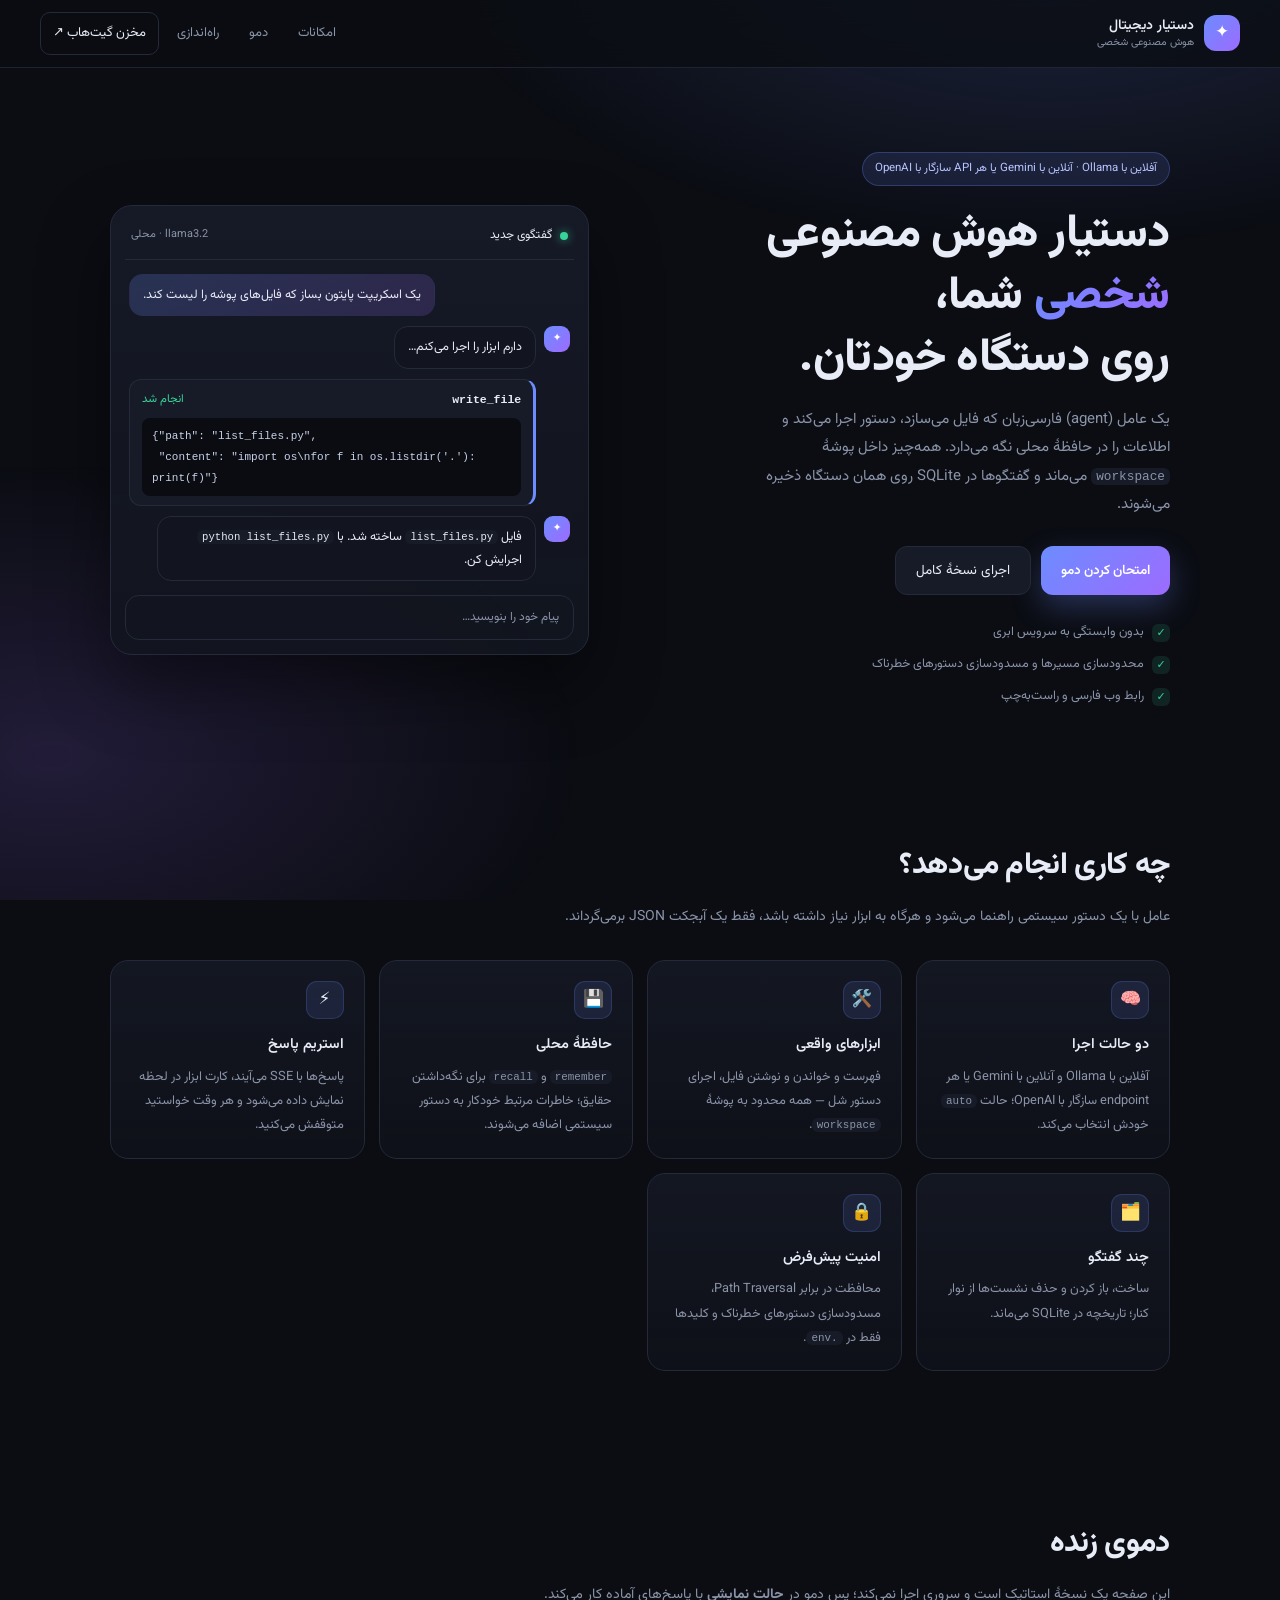
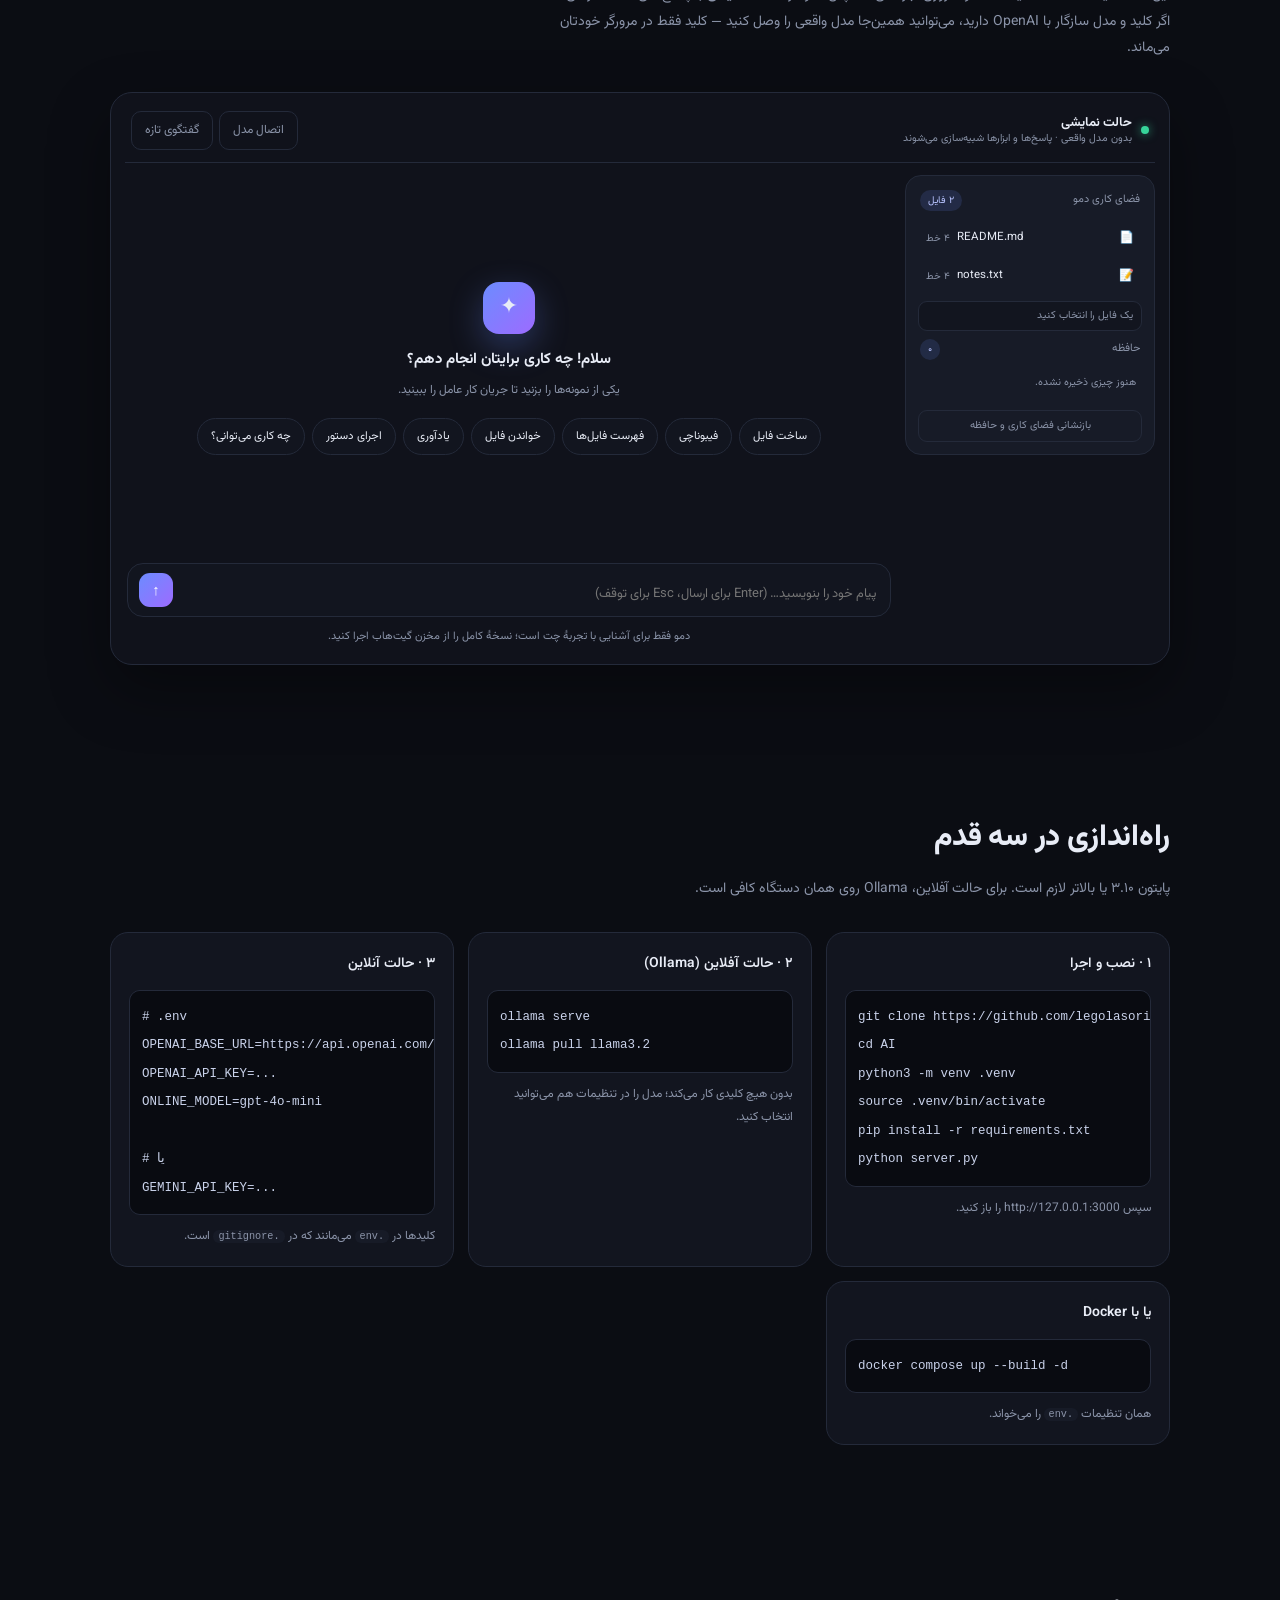
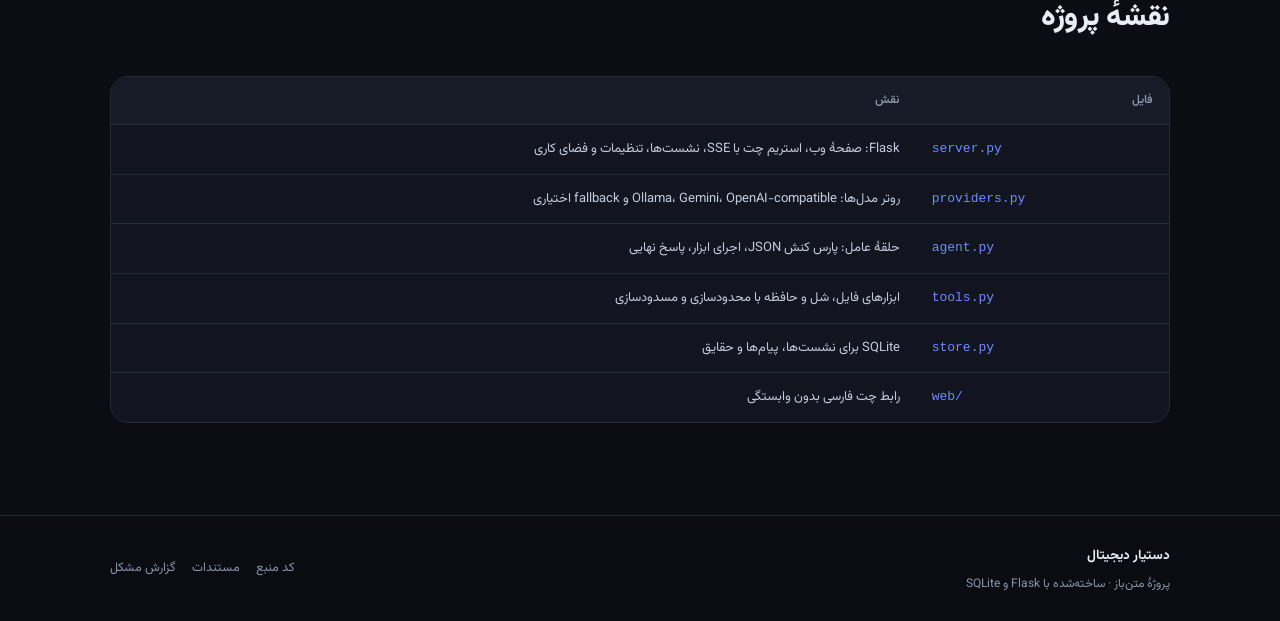
==== docs/index.html @ 681e4010 "feat(site): بارگذاری ماژول‌های دمو و به‌روزرسانی چیدمان صفحه" ====
<!doctype html>
<html lang="fa" dir="rtl">
<head>
  <meta charset="utf-8" />
  <meta name="viewport" content="width=device-width, initial-scale=1" />
  <title>دستیار دیجیتال — دستیار هوش مصنوعی شخصی</title>
  <meta name="description" content="دستیار هوش مصنوعی شخصی فارسی‌زبان: آفلاین با Ollama یا آنلاین با Gemini و API سازگار با OpenAI، با ابزار فایل و شل، حافظهٔ محلی و رابط وب فارسی." />
  <meta name="theme-color" content="#0b0d13" />
  <meta property="og:type" content="website" />
  <meta property="og:title" content="دستیار دیجیتال — دستیار هوش مصنوعی شخصی" />
  <meta property="og:description" content="یک عامل فارسی‌زبان که فایل می‌سازد، دستور اجرا می‌کند و حافظهٔ محلی دارد؛ آفلاین با Ollama یا آنلاین با هر API سازگار با OpenAI." />
  <meta property="og:url" content="https://legolasoriginall.github.io/AI/" />
  <meta name="twitter:card" content="summary_large_image" />
  <link rel="icon" href="data:image/svg+xml,%3Csvg xmlns='http://www.w3.org/2000/svg' viewBox='0 0 100 100'%3E%3Crect width='100' height='100' rx='24' fill='%236c8cff'/%3E%3Ctext x='50' y='68' font-size='52' text-anchor='middle' fill='white'%3E%E2%9C%A6%3C/text%3E%3C/svg%3E" />
  <link rel="preconnect" href="https://fonts.googleapis.com" />
  <link rel="preconnect" href="https://fonts.gstatic.com" crossorigin />
  <link href="https://fonts.googleapis.com/css2?family=Vazirmatn:wght@300;400;600;800&display=swap" rel="stylesheet" />
  <link rel="stylesheet" href="style.css" />
</head>
<body id="top">
  <div class="bg-glow" aria-hidden="true"></div>

  <header class="nav">
    <a class="brand" href="#top">
      <span class="logo">✦</span>
      <span class="brand-text"><strong>دستیار دیجیتال</strong><small>هوش مصنوعی شخصی</small></span>
    </a>
    <nav class="nav-links">
      <a href="#features">امکانات</a>
      <a href="#demo">دمو</a>
      <a href="#start">راه‌اندازی</a>
      <a class="gh" href="https://github.com/legolasoriginall/AI" target="_blank" rel="noopener">مخزن گیت‌هاب ↗</a>
    </nav>
  </header>

  <main>
    <section class="hero">
      <div class="hero-text">
        <span class="tag">آفلاین با Ollama · آنلاین با Gemini یا هر API سازگار با OpenAI</span>
        <h1>دستیار هوش مصنوعی <em>شخصی</em> شما،<br />روی دستگاه خودتان.</h1>
        <p>
          یک عامل (agent) فارسی‌زبان که فایل می‌سازد، دستور اجرا می‌کند و اطلاعات را در حافظهٔ محلی نگه می‌دارد.
          همه‌چیز داخل پوشهٔ <code>workspace</code> می‌ماند و گفتگوها در SQLite روی همان دستگاه ذخیره می‌شوند.
        </p>
        <div class="cta">
          <a class="btn primary" href="#demo">امتحان کردن دمو</a>
          <a class="btn" href="#start">اجرای نسخهٔ کامل</a>
        </div>
        <ul class="bullets">
          <li>بدون وابستگی به سرویس ابری</li>
          <li>محدودسازی مسیرها و مسدودسازی دستورهای خطرناک</li>
          <li>رابط وب فارسی و راست‌به‌چپ</li>
        </ul>
      </div>

      <div class="hero-mock" aria-hidden="true">
        <div class="mock-bar">
          <span class="dot ok"></span>
          <span class="mock-title">گفتگوی جدید</span>
          <span class="mock-model">llama3.2 · محلی</span>
        </div>
        <div class="mock-body">
          <div class="msg user"><div class="bubble">یک اسکریپت پایتون بساز که فایل‌های پوشه را لیست کند.</div></div>
          <div class="msg assistant">
            <span class="avatar">✦</span>
            <div class="bubble">دارم ابزار را اجرا می‌کنم…</div>
          </div>
          <div class="tool-card">
            <div class="tool-head"><span class="tool-name">write_file</span><span class="tool-state ok">انجام شد</span></div>
            <pre>{"path": "list_files.py",
 "content": "import os\nfor f in os.listdir('.'): print(f)"}</pre>
          </div>
          <div class="msg assistant">
            <span class="avatar">✦</span>
            <div class="bubble">فایل <code>list_files.py</code> ساخته شد. با <code>python list_files.py</code> اجرایش کن.</div>
          </div>
        </div>
        <div class="mock-input">پیام خود را بنویسید…</div>
      </div>
    </section>

    <section id="features" class="section">
      <div class="section-head">
        <h2>چه کاری انجام می‌دهد؟</h2>
        <p>عامل با یک دستور سیستمی راهنما می‌شود و هرگاه به ابزار نیاز داشته باشد، فقط یک آبجکت JSON برمی‌گرداند.</p>
      </div>
      <div class="grid">
        <article class="card">
          <span class="ico">🧠</span>
          <h3>دو حالت اجرا</h3>
          <p>آفلاین با Ollama و آنلاین با Gemini یا هر endpoint سازگار با OpenAI؛ حالت <code>auto</code> خودش انتخاب می‌کند.</p>
        </article>
        <article class="card">
          <span class="ico">🛠️</span>
          <h3>ابزارهای واقعی</h3>
          <p>فهرست و خواندن و نوشتن فایل، اجرای دستور شل — همه محدود به پوشهٔ <code>workspace</code>.</p>
        </article>
        <article class="card">
          <span class="ico">💾</span>
          <h3>حافظهٔ محلی</h3>
          <p><code>remember</code> و <code>recall</code> برای نگه‌داشتن حقایق؛ خاطرات مرتبط خودکار به دستور سیستمی اضافه می‌شوند.</p>
        </article>
        <article class="card">
          <span class="ico">⚡</span>
          <h3>استریم پاسخ</h3>
          <p>پاسخ‌ها با SSE می‌آیند، کارت ابزار در لحظه نمایش داده می‌شود و هر وقت خواستید متوقفش می‌کنید.</p>
        </article>
        <article class="card">
          <span class="ico">🗂️</span>
          <h3>چند گفتگو</h3>
          <p>ساخت، باز کردن و حذف نشست‌ها از نوار کنار؛ تاریخچه در SQLite می‌ماند.</p>
        </article>
        <article class="card">
          <span class="ico">🔒</span>
          <h3>امنیت پیش‌فرض</h3>
          <p>محافظت در برابر Path Traversal، مسدودسازی دستورهای خطرناک و کلیدها فقط در <code>.env</code>.</p>
        </article>
      </div>
    </section>

    <section id="demo" class="section">
      <div class="section-head">
        <h2>دموی زنده</h2>
        <p>
          این صفحه یک نسخهٔ استاتیک است و سروری اجرا نمی‌کند؛ پس دمو در <strong>حالت نمایشی</strong> با پاسخ‌های آماده کار می‌کند.
          اگر کلید و مدل سازگار با OpenAI دارید، می‌توانید همین‌جا مدل واقعی را وصل کنید — کلید فقط در مرورگر خودتان می‌ماند.
        </p>
      </div>

      <div class="chat-shell">
        <div class="chat-top">
          <div class="chat-title">
            <span class="dot ok"></span>
            <div>
              <strong id="modeLabel">حالت نمایشی</strong>
              <small id="modeHint">بدون مدل واقعی · پاسخ‌ها نمونه‌اند</small>
            </div>
          </div>
          <div class="chat-actions">
            <button class="ghost" id="toggleSettings" type="button">اتصال مدل</button>
            <button class="ghost" id="clearChat" type="button" title="شروع یک گفتگوی تازه">گفتگوی تازه</button>
          </div>
        </div>

        <form class="settings hidden" id="settingsForm">
          <div class="settings-grid">
            <label>آدرس endpoint سازگار با OpenAI
              <input id="baseUrl" type="url" placeholder="https://api.openai.com/v1" dir="ltr" />
            </label>
            <label>نام مدل
              <input id="modelName" type="text" placeholder="gpt-4o-mini" dir="ltr" />
            </label>
            <label>کلید API (در localStorage این مرورگر)
              <input id="apiKey" type="password" placeholder="sk-..." dir="ltr" autocomplete="off" />
            </label>
          </div>
          <div class="settings-actions">
            <button class="btn primary" type="submit">ذخیره و استفاده</button>
            <button class="btn" type="button" id="disconnect">قطع اتصال</button>
            <span class="small">اگر endpoint شما CORS را باز نکرده باشد، اتصال از مرورگر ممکن نیست.</span>
          </div>
        </form>

        <div class="chat-body">
          <aside class="workspace" aria-label="فضای کاری نمایشی">
            <div class="ws-head">
              <span>فضای کاری دمو</span>
              <span class="ws-badge" id="wsCount">۰ فایل</span>
            </div>
            <ul class="file-list" id="fileList"></ul>
            <div class="ws-file">
              <div class="ws-file-head">
                <span id="filePath" dir="ltr">یک فایل را انتخاب کنید</span>
                <button class="ws-clear hidden" id="closeFile" type="button" aria-label="بستن پیش‌نمایش">×</button>
              </div>
              <pre id="filePreview" class="hidden" dir="ltr"></pre>
            </div>
            <div class="ws-head">
              <span>حافظه</span>
              <span class="ws-badge" id="memCount">۰</span>
            </div>
            <ul class="mem-list" id="memList"></ul>
            <button class="ws-reset" id="resetWorkspace" type="button">بازنشانی فضای کاری و حافظه</button>
          </aside>

          <div class="chat-main">
        <div class="messages" id="messages" aria-live="polite">
          <div class="welcome">
            <div class="welcome-logo">✦</div>
            <h3>سلام! چه کاری برایتان انجام دهم؟</h3>
            <p class="muted">یکی از نمونه‌ها را بزنید تا جریان کار عامل را ببینید.</p>
            <div class="chips">
              <button class="chip" type="button" data-prompt="یک فایل پایتون بساز که اعداد اول را چاپ کند.">ساخت فایل</button>
              <button class="chip" type="button" data-prompt="یک اسکریپت فیبوناچی بساز.">فیبوناچی</button>
              <button class="chip" type="button" data-prompt="فایل‌های پوشه را لیست کن.">فهرست فایل‌ها</button>
              <button class="chip" type="button" data-prompt="محتوای notes.txt را بخوان.">خواندن فایل</button>
              <button class="chip" type="button" data-prompt="یادت باشه که من توی تهران زندگی می‌کنم.">یادآوری</button>
              <button class="chip" type="button" data-prompt="دستور git status را اجرا کن.">اجرای دستور</button>
              <button class="chip" type="button" data-prompt="چه کارهایی می‌توانی انجام بدهی؟">چه کاری می‌توانی؟</button>
            </div>
          </div>
        </div>

        <form class="composer" id="composer">
          <textarea id="input" rows="1" placeholder="پیام خود را بنویسید… (Enter برای ارسال، Esc برای توقف)"></textarea>
          <button class="stop hidden" id="stopBtn" type="button" title="توقف" aria-label="توقف پاسخ">■</button>
          <button class="send" id="sendBtn" type="submit" title="ارسال" aria-label="ارسال پیام">↑</button>
        </form>
        <p class="hint">دمو فقط برای آشنایی با تجربهٔ چت است؛ نسخهٔ کامل را از مخزن گیت‌هاب اجرا کنید.</p>
          </div>
        </div>
      </div>
    </section>

    <section id="start" class="section">
      <div class="section-head">
        <h2>راه‌اندازی در سه قدم</h2>
        <p>پایتون ۳.۱۰ یا بالاتر لازم است. برای حالت آفلاین، Ollama روی همان دستگاه کافی است.</p>
      </div>
      <div class="start-grid">
        <div class="start-card">
          <h3>۱ · نصب و اجرا</h3>
          <pre><code>git clone https://github.com/legolasoriginall/AI.git
cd AI
python3 -m venv .venv
source .venv/bin/activate
pip install -r requirements.txt
python server.py</code></pre>
          <p class="muted small">سپس <span dir="ltr">http://127.0.0.1:3000</span> را باز کنید.</p>
        </div>
        <div class="start-card">
          <h3>۲ · حالت آفلاین (Ollama)</h3>
          <pre><code>ollama serve
ollama pull llama3.2</code></pre>
          <p class="muted small">بدون هیچ کلیدی کار می‌کند؛ مدل را در تنظیمات هم می‌توانید انتخاب کنید.</p>
        </div>
        <div class="start-card">
          <h3>۳ · حالت آنلاین</h3>
          <pre><code># .env
OPENAI_BASE_URL=https://api.openai.com/v1
OPENAI_API_KEY=...
ONLINE_MODEL=gpt-4o-mini

# یا
GEMINI_API_KEY=...</code></pre>
          <p class="muted small">کلیدها در <code>.env</code> می‌مانند که در <code>.gitignore</code> است.</p>
        </div>
        <div class="start-card">
          <h3>یا با Docker</h3>
          <pre><code>docker compose up --build -d</code></pre>
          <p class="muted small">همان تنظیمات <code>.env</code> را می‌خواند.</p>
        </div>
      </div>
    </section>

    <section class="section">
      <div class="section-head">
        <h2>نقشهٔ پروژه</h2>
      </div>
      <div class="table-wrap">
        <table>
          <thead><tr><th>فایل</th><th>نقش</th></tr></thead>
          <tbody>
            <tr><td dir="ltr">server.py</td><td>Flask: صفحهٔ وب، استریم چت با SSE، نشست‌ها، تنظیمات و فضای کاری</td></tr>
            <tr><td dir="ltr">providers.py</td><td>روتر مدل‌ها: Ollama، Gemini، OpenAI-compatible و fallback اختیاری</td></tr>
            <tr><td dir="ltr">agent.py</td><td>حلقهٔ عامل: پارس کنش JSON، اجرای ابزار، پاسخ نهایی</td></tr>
            <tr><td dir="ltr">tools.py</td><td>ابزارهای فایل، شل و حافظه با محدودسازی و مسدودسازی</td></tr>
            <tr><td dir="ltr">store.py</td><td>SQLite برای نشست‌ها، پیام‌ها و حقایق</td></tr>
            <tr><td dir="ltr">web/</td><td>رابط چت فارسی بدون وابستگی</td></tr>
          </tbody>
        </table>
      </div>
    </section>
  </main>

  <footer>
    <div class="footer-inner">
      <div>
        <strong>دستیار دیجیتال</strong>
        <p class="muted small">پروژهٔ متن‌باز · ساخته‌شده با Flask و SQLite</p>
      </div>
      <div class="footer-links">
        <a href="https://github.com/legolasoriginall/AI" target="_blank" rel="noopener">کد منبع</a>
        <a href="https://github.com/legolasoriginall/AI#readme" target="_blank" rel="noopener">مستندات</a>
        <a href="https://github.com/legolasoriginall/AI/issues" target="_blank" rel="noopener">گزارش مشکل</a>
      </div>
    </div>
  </footer>

  <script src="data.js"></script>
  <script src="markdown.js"></script>
  <script src="agent.js"></script>
  <script src="app.js"></script>
</body>
</html>
---- docs/style.css ----
:root {
  --bg: #0b0d13;
  --panel: #12151f;
  --panel-2: #171b27;
  --border: #242a3a;
  --text: #e8ecf6;
  --muted: #8b94a9;
  --accent: #6c8cff;
  --accent-2: #9d6bff;
  --ok: #37d399;
  --warn: #ffb545;
  --danger: #ff6b81;
  --radius: 18px;
  --max: 1140px;
}

* { box-sizing: border-box; }

html { scroll-behavior: smooth; }

body {
  margin: 0;
  background: var(--bg);
  color: var(--text);
  font-family: "Vazirmatn", "Segoe UI", Tahoma, system-ui, sans-serif;
  font-size: 15px;
  line-height: 1.9;
  overflow-x: hidden;
}

a { color: inherit; text-decoration: none; }
code, pre { font-family: "JetBrains Mono", ui-monospace, Consolas, monospace; direction: ltr; }
code { background: var(--panel-2); border-radius: 6px; padding: 1px 5px; font-size: .85em; }
pre code { background: none; padding: 0; font-size: 12.5px; }
.muted { color: var(--muted); }
.small { font-size: 12px; }
.hidden { display: none !important; }

.bg-glow {
  position: fixed;
  inset: 0;
  z-index: -1;
  background:
    radial-gradient(900px 460px at 82% -8%, rgba(108, 140, 255, .20), transparent 70%),
    radial-gradient(760px 420px at 4% 84%, rgba(157, 107, 255, .16), transparent 70%);
  pointer-events: none;
}

/* ---------------------------------------------------------------- نوار بالا */
.nav {
  position: sticky;
  top: 0;
  z-index: 30;
  display: flex;
  align-items: center;
  justify-content: space-between;
  gap: 16px;
  padding: 12px clamp(16px, 4vw, 40px);
  background: rgba(11, 13, 19, .78);
  backdrop-filter: blur(14px);
  border-bottom: 1px solid rgba(36, 42, 58, .8);
}

.brand { display: flex; align-items: center; gap: 10px; }
.logo {
  width: 36px; height: 36px;
  display: grid; place-items: center;
  border-radius: 12px;
  background: linear-gradient(135deg, var(--accent), var(--accent-2));
  color: #fff; font-size: 17px;
}
.brand-text { display: flex; flex-direction: column; line-height: 1.3; }
.brand-text strong { font-size: 14px; font-weight: 600; }
.brand-text small { font-size: 10.5px; color: var(--muted); }

.nav-links { display: flex; align-items: center; gap: 6px; font-size: 13px; }
.nav-links a {
  color: var(--muted);
  padding: 8px 12px;
  border-radius: 10px;
  transition: .15s;
}
.nav-links a:hover { color: var(--text); background: var(--panel-2); }
.nav-links .gh {
  color: var(--text);
  border: 1px solid var(--border);
}
.nav-links .gh:hover { border-color: var(--accent); }

/* ---------------------------------------------------------------- هیرو */
.hero {
  max-width: var(--max);
  margin: 0 auto;
  padding: clamp(40px, 7vw, 84px) clamp(16px, 4vw, 40px) clamp(30px, 5vw, 56px);
  display: grid;
  grid-template-columns: 1.05fr .95fr;
  gap: clamp(24px, 4vw, 56px);
  align-items: center;
}

.tag {
  display: inline-block;
  font-size: 11.5px;
  color: #b9c4ff;
  background: rgba(108, 140, 255, .12);
  border: 1px solid rgba(108, 140, 255, .28);
  border-radius: 999px;
  padding: 5px 12px;
  margin-bottom: 18px;
}

.hero h1 {
  font-size: clamp(28px, 4.4vw, 46px);
  line-height: 1.35;
  margin: 0 0 16px;
  font-weight: 800;
  letter-spacing: -.4px;
}
.hero h1 em {
  font-style: normal;
  background: linear-gradient(120deg, var(--accent), var(--accent-2));
  -webkit-background-clip: text;
  background-clip: text;
  color: transparent;
}
.hero p { color: var(--muted); font-size: 15px; margin: 0 0 26px; max-width: 52ch; }

.cta { display: flex; flex-wrap: wrap; gap: 10px; margin-bottom: 26px; }

.btn {
  display: inline-flex;
  align-items: center;
  gap: 6px;
  border: 1px solid var(--border);
  background: var(--panel-2);
  color: var(--text);
  border-radius: 12px;
  padding: 11px 20px;
  font: inherit;
  font-size: 13.5px;
  cursor: pointer;
  transition: .15s;
}
.btn:hover { border-color: var(--accent); transform: translateY(-1px); }
.btn.primary {
  background: linear-gradient(135deg, var(--accent), var(--accent-2));
  border: 0; color: #fff; font-weight: 600;
  box-shadow: 0 12px 30px rgba(108, 140, 255, .28);
}
.btn.primary:hover { box-shadow: 0 16px 36px rgba(108, 140, 255, .36); }

.bullets {
  list-style: none;
  margin: 0; padding: 0;
  display: flex; flex-direction: column; gap: 8px;
  font-size: 12.5px; color: var(--muted);
}
.bullets li { display: flex; align-items: center; gap: 8px; }
.bullets li::before {
  content: "✓";
  color: var(--ok);
  font-size: 11px;
  width: 18px; height: 18px;
  display: grid; place-items: center;
  background: rgba(55, 211, 153, .12);
  border-radius: 6px;
  flex-shrink: 0;
}

/* ماکت چت در هیرو */
.hero-mock {
  background: linear-gradient(180deg, rgba(23, 27, 39, .95), rgba(18, 21, 31, .92));
  border: 1px solid var(--border);
  border-radius: 22px;
  padding: 14px;
  box-shadow: 0 30px 70px rgba(0, 0, 0, .45);
}
.mock-bar {
  display: flex; align-items: center; gap: 8px;
  padding: 4px 6px 12px;
  border-bottom: 1px solid var(--border);
  font-size: 12px;
}
.mock-title { color: var(--text); flex: 1; }
.mock-model { color: var(--muted); font-size: 11px; }

.dot { width: 8px; height: 8px; border-radius: 50%; background: var(--muted); flex-shrink: 0; }
.dot.ok { background: var(--ok); box-shadow: 0 0 10px rgba(55, 211, 153, .7); }
.dot.warn { background: var(--warn); }
.dot.danger { background: var(--danger); }

.mock-body { display: flex; flex-direction: column; gap: 10px; padding: 14px 4px 10px; }

.msg { display: flex; gap: 8px; align-items: flex-start; }
.msg.user { flex-direction: row-reverse; }
.avatar {
  width: 26px; height: 26px; flex-shrink: 0;
  border-radius: 9px;
  display: grid; place-items: center;
  font-size: 11px;
  background: linear-gradient(135deg, var(--accent), var(--accent-2));
  color: #fff;
}
.bubble {
  background: var(--panel);
  border: 1px solid var(--border);
  border-radius: 14px;
  padding: 9px 13px;
  font-size: 12.5px;
  line-height: 1.8;
  max-width: 86%;
  overflow-wrap: anywhere;
}
.msg.user .bubble {
  background: linear-gradient(135deg, rgba(108, 140, 255, .22), rgba(157, 107, 255, .18));
  border-color: transparent;
}

.tool-card {
  margin-inline-start: 34px;
  background: var(--panel-2);
  border: 1px solid var(--border);
  border-inline-start: 3px solid var(--accent);
  border-radius: 12px;
  padding: 9px 12px;
  font-size: 11.5px;
}
.tool-head { display: flex; justify-content: space-between; gap: 10px; }
.tool-name { font-weight: 600; font-family: "JetBrains Mono", monospace; direction: ltr; }
.tool-state { color: var(--muted); }
.tool-state.ok { color: var(--ok); }
.tool-card pre {
  margin: 7px 0 0;
  background: #0a0c12;
  border-radius: 8px;
  padding: 8px 10px;
  max-height: 160px;
  overflow: auto;
  font-size: 11px;
  white-space: pre-wrap;
  color: #c9d2ea;
}
.mock-input {
  margin-top: 4px;
  border: 1px solid var(--border);
  border-radius: 14px;
  padding: 10px 14px;
  color: var(--muted);
  font-size: 12px;
}

/* ---------------------------------------------------------------- بخش‌ها */
.section {
  max-width: var(--max);
  margin: 0 auto;
  padding: clamp(40px, 6vw, 72px) clamp(16px, 4vw, 40px);
}
.section-head { max-width: 640px; margin-bottom: 30px; }
.section-head h2 {
  font-size: clamp(22px, 2.8vw, 30px);
  margin: 0 0 10px;
  font-weight: 800;
  letter-spacing: -.3px;
}
.section-head p { color: var(--muted); margin: 0; font-size: 14px; }

.grid {
  display: grid;
  grid-template-columns: repeat(auto-fit, minmax(250px, 1fr));
  gap: 14px;
}
.card {
  background: linear-gradient(180deg, rgba(23, 27, 39, .75), rgba(18, 21, 31, .5));
  border: 1px solid var(--border);
  border-radius: var(--radius);
  padding: 20px;
  transition: .18s;
}
.card:hover { border-color: rgba(108, 140, 255, .45); transform: translateY(-2px); }
.card .ico {
  display: grid; place-items: center;
  width: 38px; height: 38px;
  border-radius: 11px;
  background: rgba(108, 140, 255, .12);
  border: 1px solid rgba(108, 140, 255, .2);
  font-size: 17px;
  margin-bottom: 12px;
}
.card h3 { margin: 0 0 6px; font-size: 14.5px; font-weight: 600; }
.card p { margin: 0; font-size: 12.8px; color: var(--muted); }

/* ---------------------------------------------------------------- دمو */
.chat-shell {
  background: rgba(18, 21, 31, .8);
  border: 1px solid var(--border);
  border-radius: 22px;
  padding: 14px;
  box-shadow: 0 24px 60px rgba(0, 0, 0, .35);
}
.chat-top {
  display: flex; align-items: center; justify-content: space-between;
  gap: 12px; padding: 4px 6px 12px;
  border-bottom: 1px solid var(--border);
}
.chat-title { display: flex; align-items: center; gap: 9px; }
.chat-title div { display: flex; flex-direction: column; line-height: 1.4; }
.chat-title strong { font-size: 13px; }
.chat-title small { font-size: 10.5px; color: var(--muted); }

.ghost {
  background: none; border: 1px solid var(--border);
  color: var(--muted); border-radius: 10px;
  padding: 7px 13px; font: inherit; font-size: 12px; cursor: pointer;
}
.ghost:hover { color: var(--text); border-color: var(--accent); }

.settings {
  margin: 12px 4px 0;
  background: var(--panel-2);
  border: 1px solid var(--border);
  border-radius: 14px;
  padding: 14px;
}
.settings-grid {
  display: grid;
  grid-template-columns: repeat(auto-fit, minmax(190px, 1fr));
  gap: 10px;
}
.settings label {
  display: flex; flex-direction: column; gap: 5px;
  font-size: 11px; color: var(--muted);
}
.settings input {
  background: var(--panel);
  border: 1px solid var(--border);
  border-radius: 9px;
  color: var(--text);
  padding: 8px 10px;
  font: inherit; font-size: 12px;
  outline: none;
  text-align: left;
}
.settings input:focus { border-color: var(--accent); }
.settings-actions {
  display: flex; flex-wrap: wrap; align-items: center; gap: 8px;
  margin-top: 12px;
}
.settings-actions .btn, .settings-actions .small { padding: 7px 13px; font-size: 12px; }
.settings-actions .small { padding: 0; color: var(--muted); flex: 1; min-width: 180px; }

.messages {
  height: 380px;
  overflow-y: auto;
  padding: 16px 6px 8px;
  display: flex;
  flex-direction: column;
  gap: 10px;
  scroll-behavior: smooth;
}
.messages .msg { gap: 9px; }
.messages .avatar { width: 28px; height: 28px; border-radius: 10px; }
.messages .bubble { font-size: 13px; padding: 10px 14px; }
.messages .tool-card { margin-inline-start: 37px; font-size: 11.5px; }
.messages .error { color: var(--danger); }

.welcome { margin: auto; text-align: center; padding: 8px; }
.welcome-logo {
  width: 52px; height: 52px; border-radius: 16px; margin: 0 auto 12px;
  display: grid; place-items: center; font-size: 22px;
  background: linear-gradient(135deg, var(--accent), var(--accent-2));
  box-shadow: 0 12px 34px rgba(108, 140, 255, .3);
}
.welcome h3 { margin: 0 0 4px; font-size: 15px; }
.welcome p { margin: 0 0 16px; font-size: 12px; }
.chips { display: flex; flex-wrap: wrap; gap: 7px; justify-content: center; }
.chip {
  border: 1px solid var(--border);
  background: var(--panel);
  color: var(--text);
  border-radius: 999px;
  padding: 7px 13px;
  font: inherit; font-size: 11.5px; cursor: pointer;
}
.chip:hover { border-color: var(--accent); }

.dots { display: inline-flex; gap: 4px; align-items: center; }
.dots i {
  width: 5px; height: 5px; border-radius: 50%; background: var(--muted);
  animation: blink 1.2s infinite;
}
.dots i:nth-child(2) { animation-delay: .2s; }
.dots i:nth-child(3) { animation-delay: .4s; }
@keyframes blink { 0%, 80%, 100% { opacity: .25; } 40% { opacity: 1; } }

.composer {
  margin: 8px 2px 0;
  display: flex; align-items: flex-end; gap: 8px;
  background: var(--panel);
  border: 1px solid var(--border);
  border-radius: 16px;
  padding: 9px 11px;
}
.composer:focus-within { border-color: var(--accent); }
.composer textarea {
  flex: 1; resize: none; border: 0; outline: 0;
  background: transparent; color: var(--text);
  font: inherit; font-size: 13px; line-height: 1.7;
  max-height: 140px;
}
.send {
  width: 34px; height: 34px; flex-shrink: 0;
  border: 0; border-radius: 11px;
  background: linear-gradient(135deg, var(--accent), var(--accent-2));
  color: #fff; font-size: 15px; cursor: pointer;
}
.send:disabled { opacity: .5; cursor: default; }
.hint { text-align: center; font-size: 11px; color: var(--muted); margin: 10px 0 2px; }

/* ---------------------------------------------------------------- راه‌اندازی */
.start-grid {
  display: grid;
  grid-template-columns: repeat(auto-fit, minmax(280px, 1fr));
  gap: 14px;
}
.start-card {
  background: var(--panel);
  border: 1px solid var(--border);
  border-radius: var(--radius);
  padding: 18px;
}
.start-card h3 { margin: 0 0 12px; font-size: 14px; font-weight: 600; }
.start-card pre {
  margin: 0 0 10px;
  background: #090b11;
  border: 1px solid var(--border);
  border-radius: 11px;
  padding: 12px;
  overflow-x: auto;
  color: #c9d2ea;
}
.start-card p { margin: 0; }

.table-wrap {
  border: 1px solid var(--border);
  border-radius: var(--radius);
  overflow: hidden;
  background: var(--panel);
}
table { width: 100%; border-collapse: collapse; font-size: 13px; }
thead th {
  text-align: right;
  padding: 12px 16px;
  background: var(--panel-2);
  color: var(--muted);
  font-weight: 600;
  font-size: 12px;
}
tbody td { padding: 12px 16px; border-top: 1px solid var(--border); color: #c3cbdd; }
tbody td:first-child { font-family: "JetBrains Mono", monospace; color: var(--accent); white-space: nowrap; }

/* ---------------------------------------------------------------- پاورقی */
footer {
  border-top: 1px solid var(--border);
  background: rgba(11, 13, 19, .7);
  margin-top: 20px;
}
.footer-inner {
  max-width: var(--max);
  margin: 0 auto;
  padding: 26px clamp(16px, 4vw, 40px);
  display: flex; flex-wrap: wrap; gap: 16px;
  align-items: center; justify-content: space-between;
}
.footer-inner strong { font-size: 13.5px; }
.footer-inner p { margin: 2px 0 0; }
.footer-links { display: flex; flex-wrap: wrap; gap: 16px; font-size: 12.5px; color: var(--muted); }
.footer-links a:hover { color: var(--text); }

/* ---------------------------------------------------------------- فضای کاری دمو */
.chat-actions { display: flex; flex-wrap: wrap; gap: 6px; }

.chat-body {
  display: grid;
  grid-template-columns: minmax(200px, 250px) 1fr;
  gap: 12px;
  align-items: start;
  margin-top: 12px;
}
.chat-main { min-width: 0; }

.workspace {
  background: var(--panel-2);
  border: 1px solid var(--border);
  border-radius: 16px;
  padding: 12px;
  display: flex;
  flex-direction: column;
  gap: 6px;
  font-size: 11.5px;
}
.ws-head {
  display: flex; align-items: center; justify-content: space-between;
  gap: 8px; padding: 2px 2px 4px;
  color: var(--muted); font-size: 11px;
}
.ws-head + .ws-head { margin-top: 8px; border-top: 1px solid var(--border); padding-top: 10px; }
.ws-badge {
  background: rgba(108, 140, 255, .14);
  color: #b9c4ff;
  border-radius: 999px;
  padding: 1px 8px;
  font-size: 10px;
}
.file-list, .mem-list { list-style: none; margin: 0; padding: 0; display: flex; flex-direction: column; gap: 3px; }
.file-item {
  width: 100%;
  display: flex; align-items: center; gap: 7px;
  background: none; border: 1px solid transparent; border-radius: 9px;
  color: var(--text); font: inherit; font-size: 11.5px;
  padding: 5px 7px; cursor: pointer; text-align: right;
}
.file-item:hover { background: var(--panel); border-color: var(--border); }
.file-item.active { background: rgba(108, 140, 255, .16); border-color: rgba(108, 140, 255, .45); }
.file-ico { font-size: 12px; }
.file-name { flex: 1; overflow: hidden; text-overflow: ellipsis; white-space: nowrap; direction: ltr; text-align: left; }
.file-size { color: var(--muted); font-size: 10px; flex-shrink: 0; }
.ws-empty { color: var(--muted); font-size: 10.5px; padding: 3px 6px; }

.ws-file { margin-top: 2px; }
.ws-file-head {
  display: flex; align-items: center; justify-content: space-between;
  gap: 6px; font-size: 10.5px; color: var(--muted);
  background: var(--panel);
  border: 1px solid var(--border);
  border-radius: 9px;
  padding: 4px 8px;
}
.ws-file-head span { overflow: hidden; text-overflow: ellipsis; white-space: nowrap; }
.ws-clear { background: none; border: 0; color: var(--muted); font-size: 14px; cursor: pointer; line-height: 1; }
.ws-clear:hover { color: var(--danger); }
.ws-file pre {
  margin: 6px 0 0;
  background: #090b11;
  border: 1px solid var(--border);
  border-radius: 9px;
  padding: 8px 10px;
  max-height: 150px;
  overflow: auto;
  font-size: 10.5px;
  line-height: 1.6;
  white-space: pre-wrap;
  word-break: break-word;
  color: #c9d2ea;
}
.mem-item {
  display: flex; align-items: flex-start; gap: 6px;
  background: var(--panel);
  border: 1px solid var(--border);
  border-radius: 8px;
  padding: 4px 7px;
  font-size: 10.5px;
  line-height: 1.7;
}
.mem-text { flex: 1; overflow-wrap: anywhere; }
.mem-remove { background: none; border: 0; color: var(--muted); cursor: pointer; font-size: 12px; padding: 0 2px; }
.mem-remove:hover { color: var(--danger); }
.ws-reset {
  margin-top: 8px;
  background: none; border: 1px solid var(--border);
  color: var(--muted); border-radius: 9px;
  padding: 5px 8px; font: inherit; font-size: 10.5px; cursor: pointer;
}
.ws-reset:hover { color: var(--text); border-color: var(--accent); }

/* مارک‌داون پاسخ‌ها */
.bubble .md-block + .md-block { margin-top: 6px; }
.bubble p, .md-block p { margin: 0 0 6px; }
.bubble .md-block:last-child p:last-child { margin-bottom: 0; }
.md-list { margin: 4px 0 6px; padding-inline-start: 18px; display: flex; flex-direction: column; gap: 3px; }
.md-list li { margin: 0; }
.md-heading { margin: 6px 0 4px; font-size: 13px; font-weight: 600; line-height: 1.6; }
.md-code { margin: 6px 0; background: #090b11; border: 1px solid var(--border); border-radius: 9px; padding: 8px 10px; overflow-x: auto; }
.md-code code { background: none; padding: 0; font-size: 11px; }
.md-link { color: #9db4ff; text-decoration: underline; text-underline-offset: 2px; }

.stop {
  width: 34px; height: 34px; flex-shrink: 0;
  border: 1px solid var(--border); border-radius: 11px;
  background: var(--panel-2); color: var(--danger);
  font-size: 12px; cursor: pointer;
}
.stop:hover { border-color: var(--danger); }
.tool-state.fail { color: var(--danger); }

@media (max-width: 900px) {
  .hero { grid-template-columns: 1fr; }
  .hero-mock { order: 2; }
  .nav-links a:not(.gh) { display: none; }
  .messages { height: 340px; }
  .chat-body { grid-template-columns: 1fr; }
  .workspace { order: 2; }
  .chat-actions .ghost { padding: 6px 10px; font-size: 11px; }
}
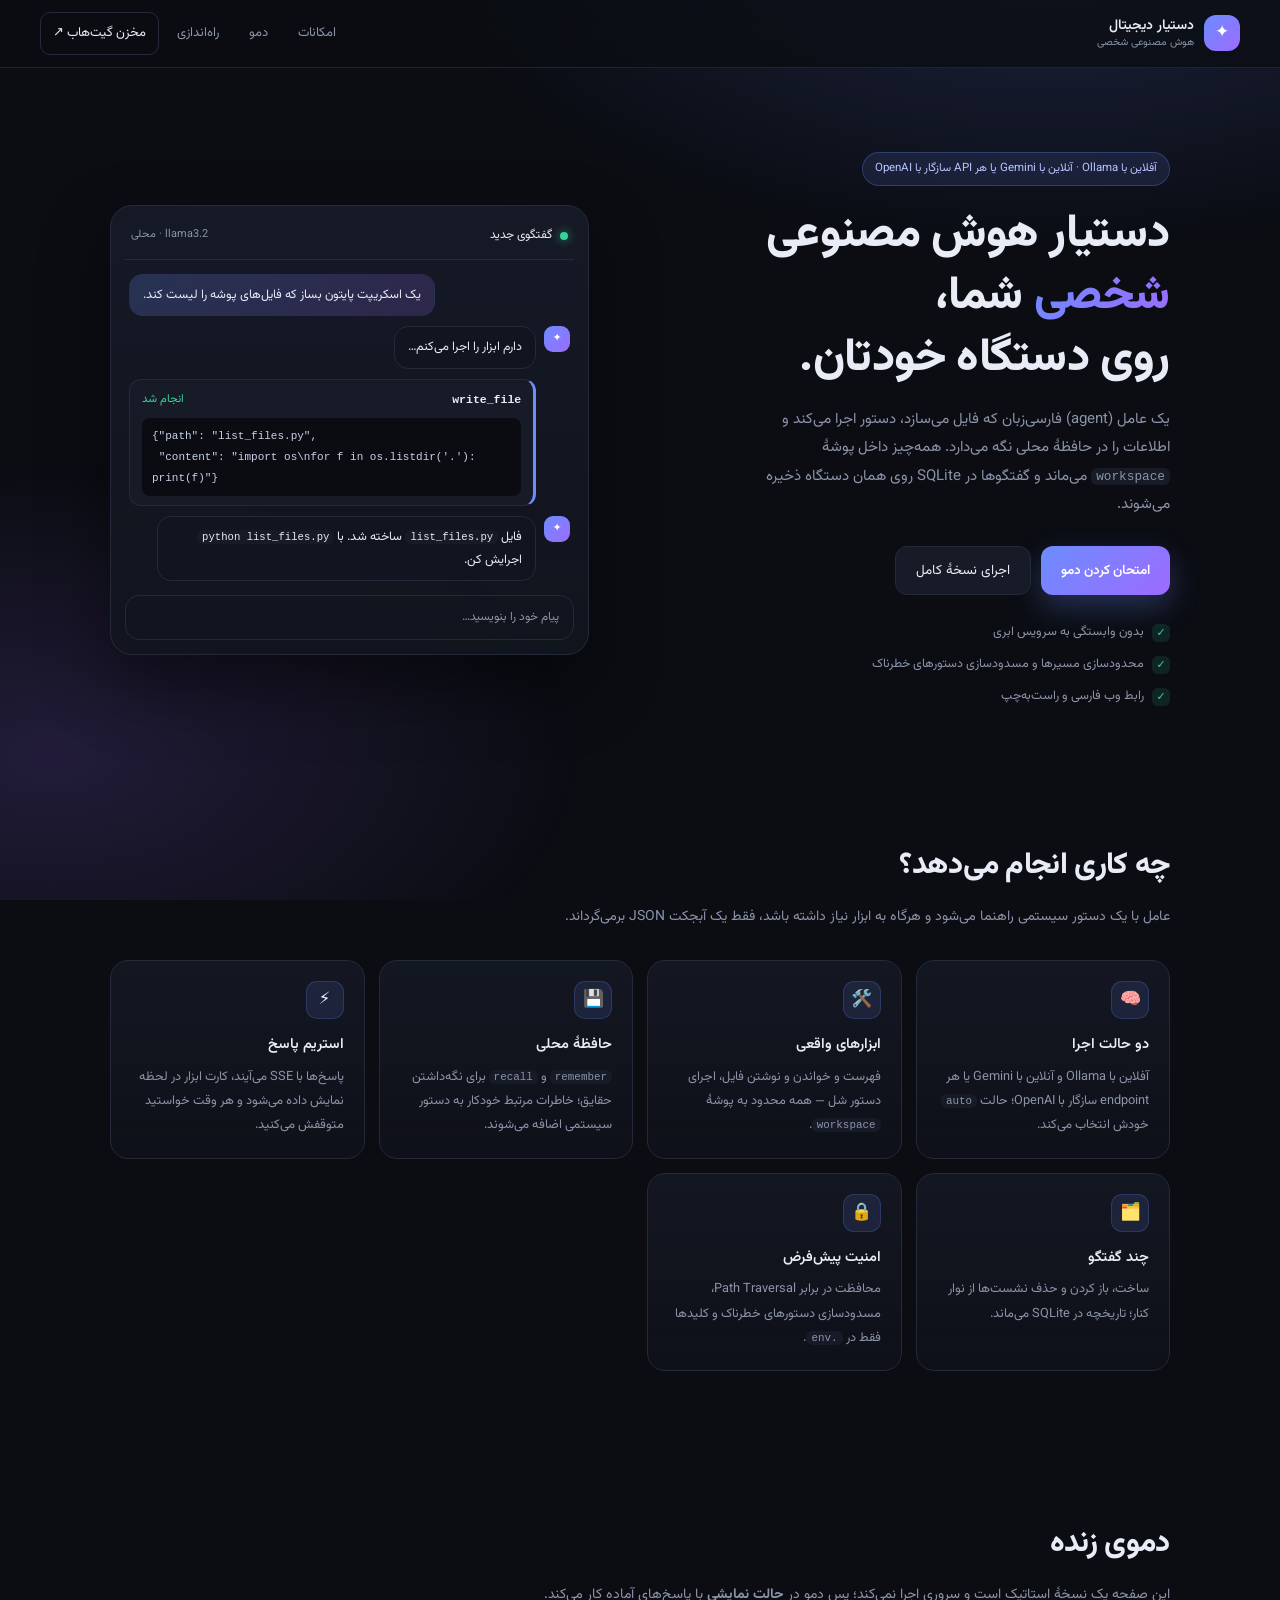
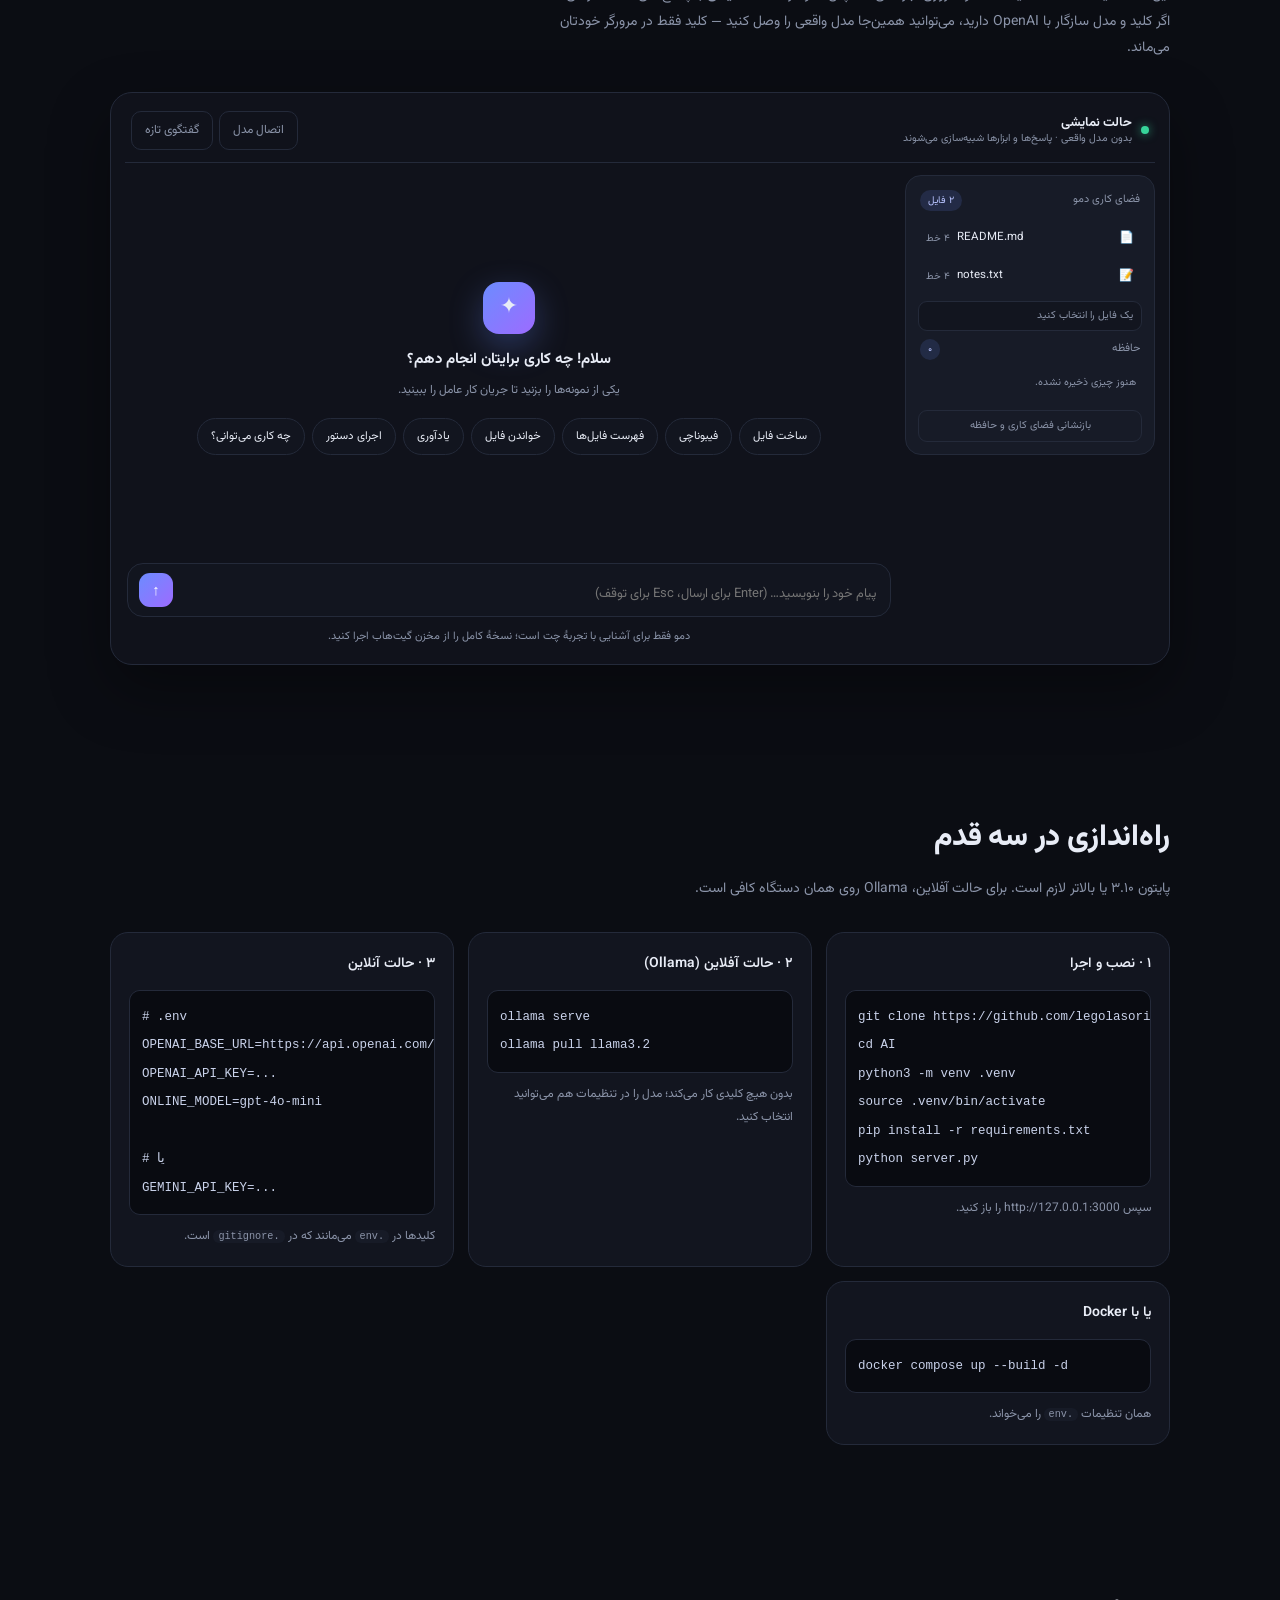
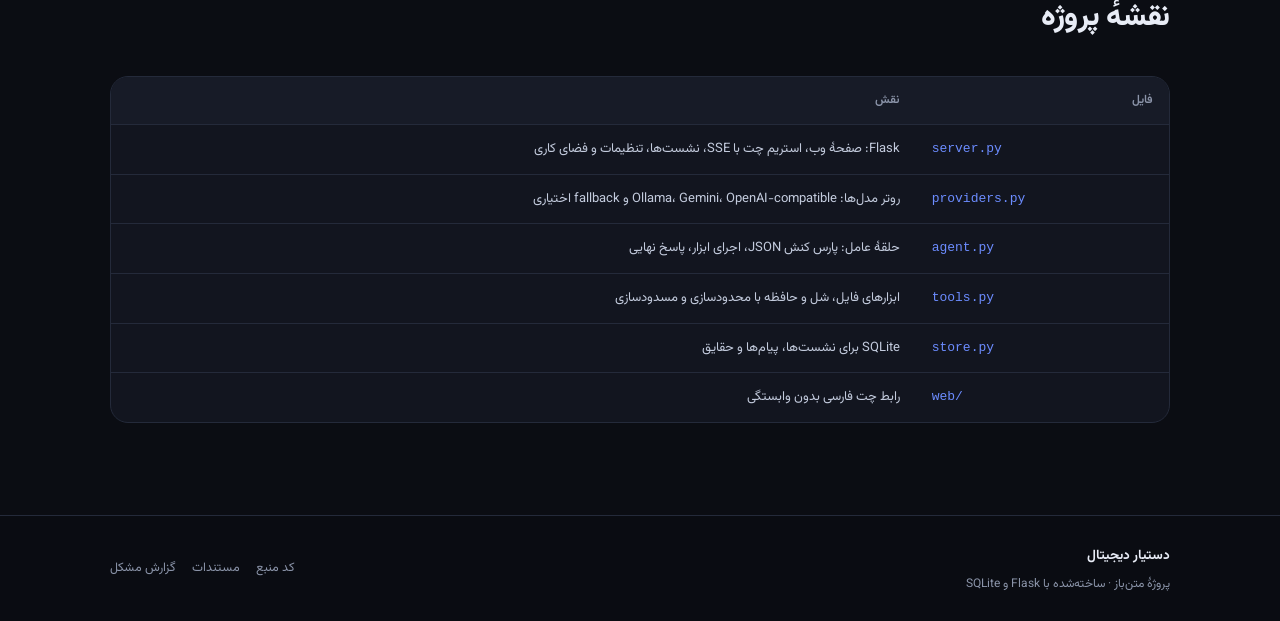
==== commit d68c893a: "feat(site): فیلد سرور واسط در تنظیمات دمو" ====
--- a/docs/index.html
+++ b/docs/index.html
@@ -153,11 +153,14 @@
             <label>کلید API (در localStorage این مرورگر)
               <input id="apiKey" type="password" placeholder="sk-..." dir="ltr" autocomplete="off" />
             </label>
+            <label>یا آدرس سرور واسط (کلید سمت سرور می‌ماند)
+              <input id="proxyUrl" type="url" placeholder="https://ai-assistant-proxy.<account>.workers.dev" dir="ltr" />
+            </label>
           </div>
           <div class="settings-actions">
             <button class="btn primary" type="submit">ذخیره و استفاده</button>
             <button class="btn" type="button" id="disconnect">قطع اتصال</button>
-            <span class="small">اگر endpoint شما CORS را باز نکرده باشد، اتصال از مرورگر ممکن نیست.</span>
+            <span class="small">سرور واسط را ترجیح دهید: کلید روی سرور می‌ماند. اتصال مستقیم فقط روی دستگاه خودتان امن است و اگر endpoint شما CORS را باز نکرده باشد کار نمی‌کند.</span>
           </div>
         </form>
 
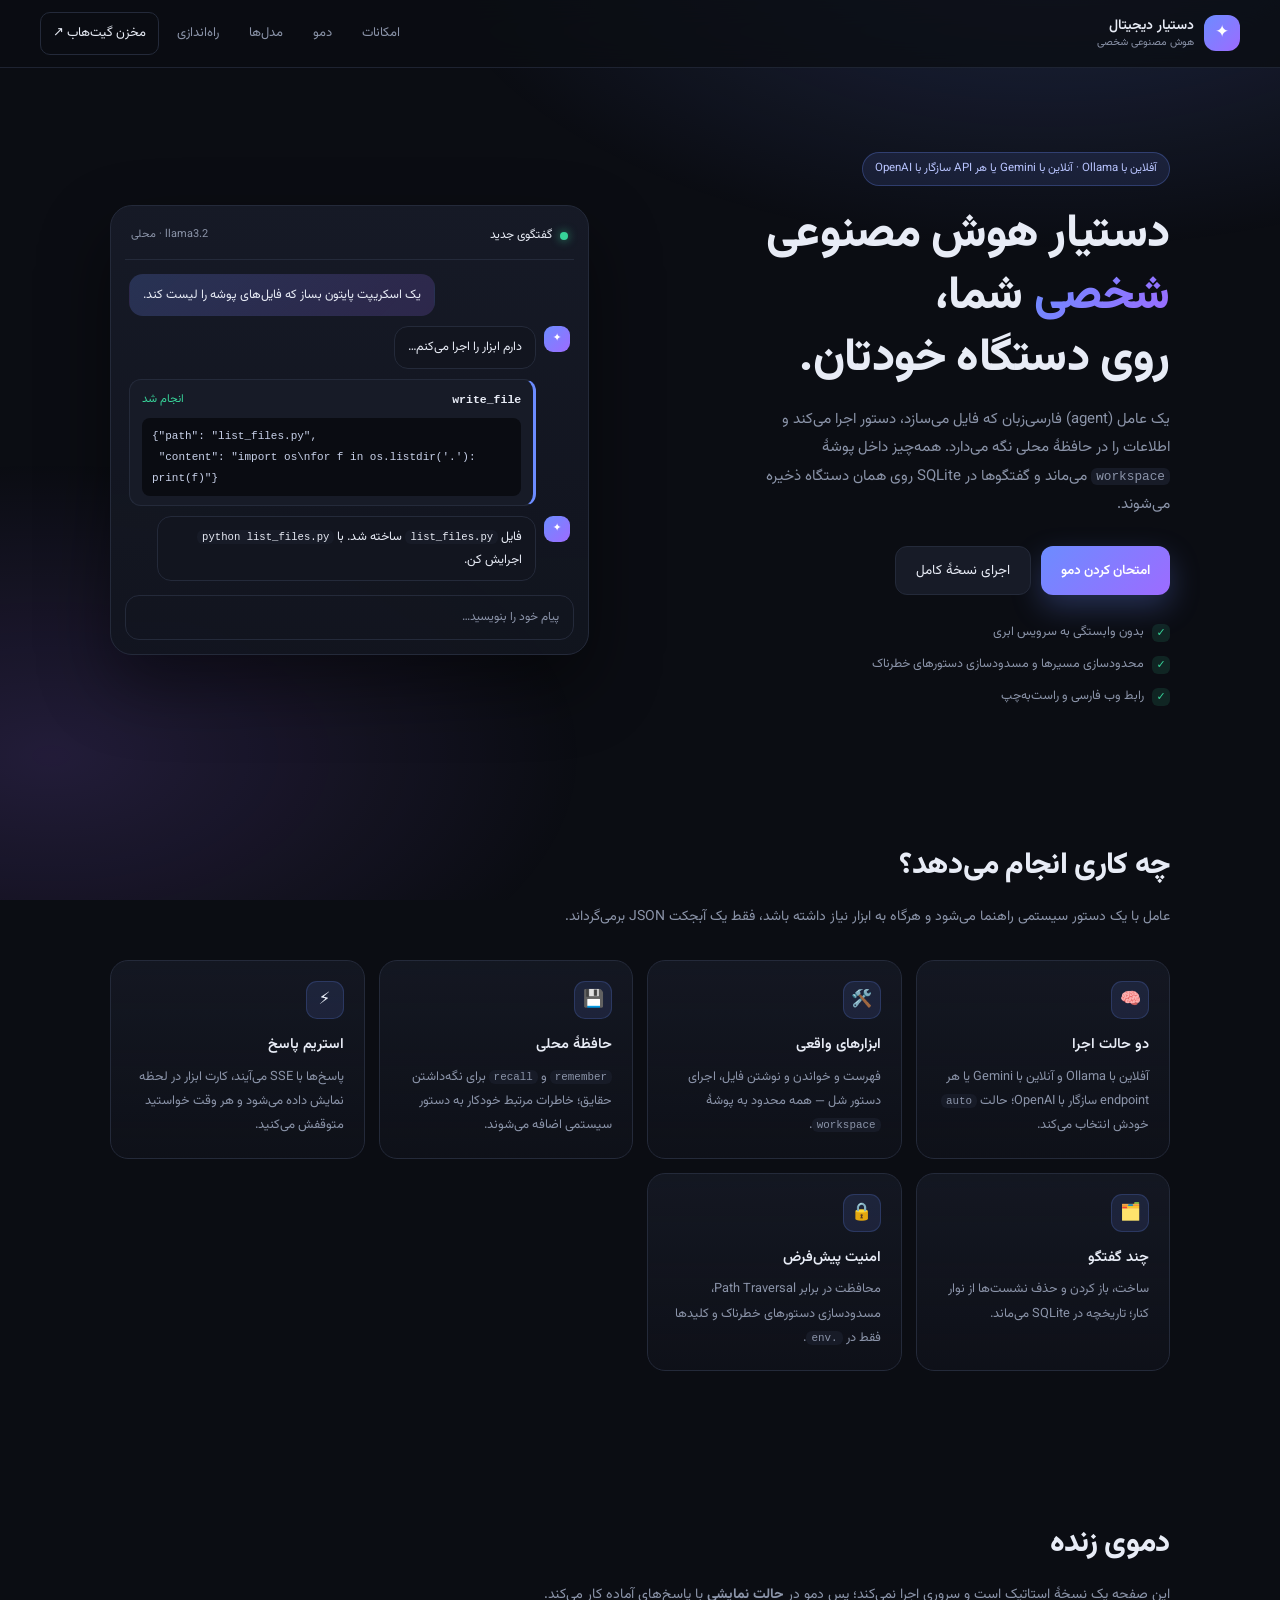
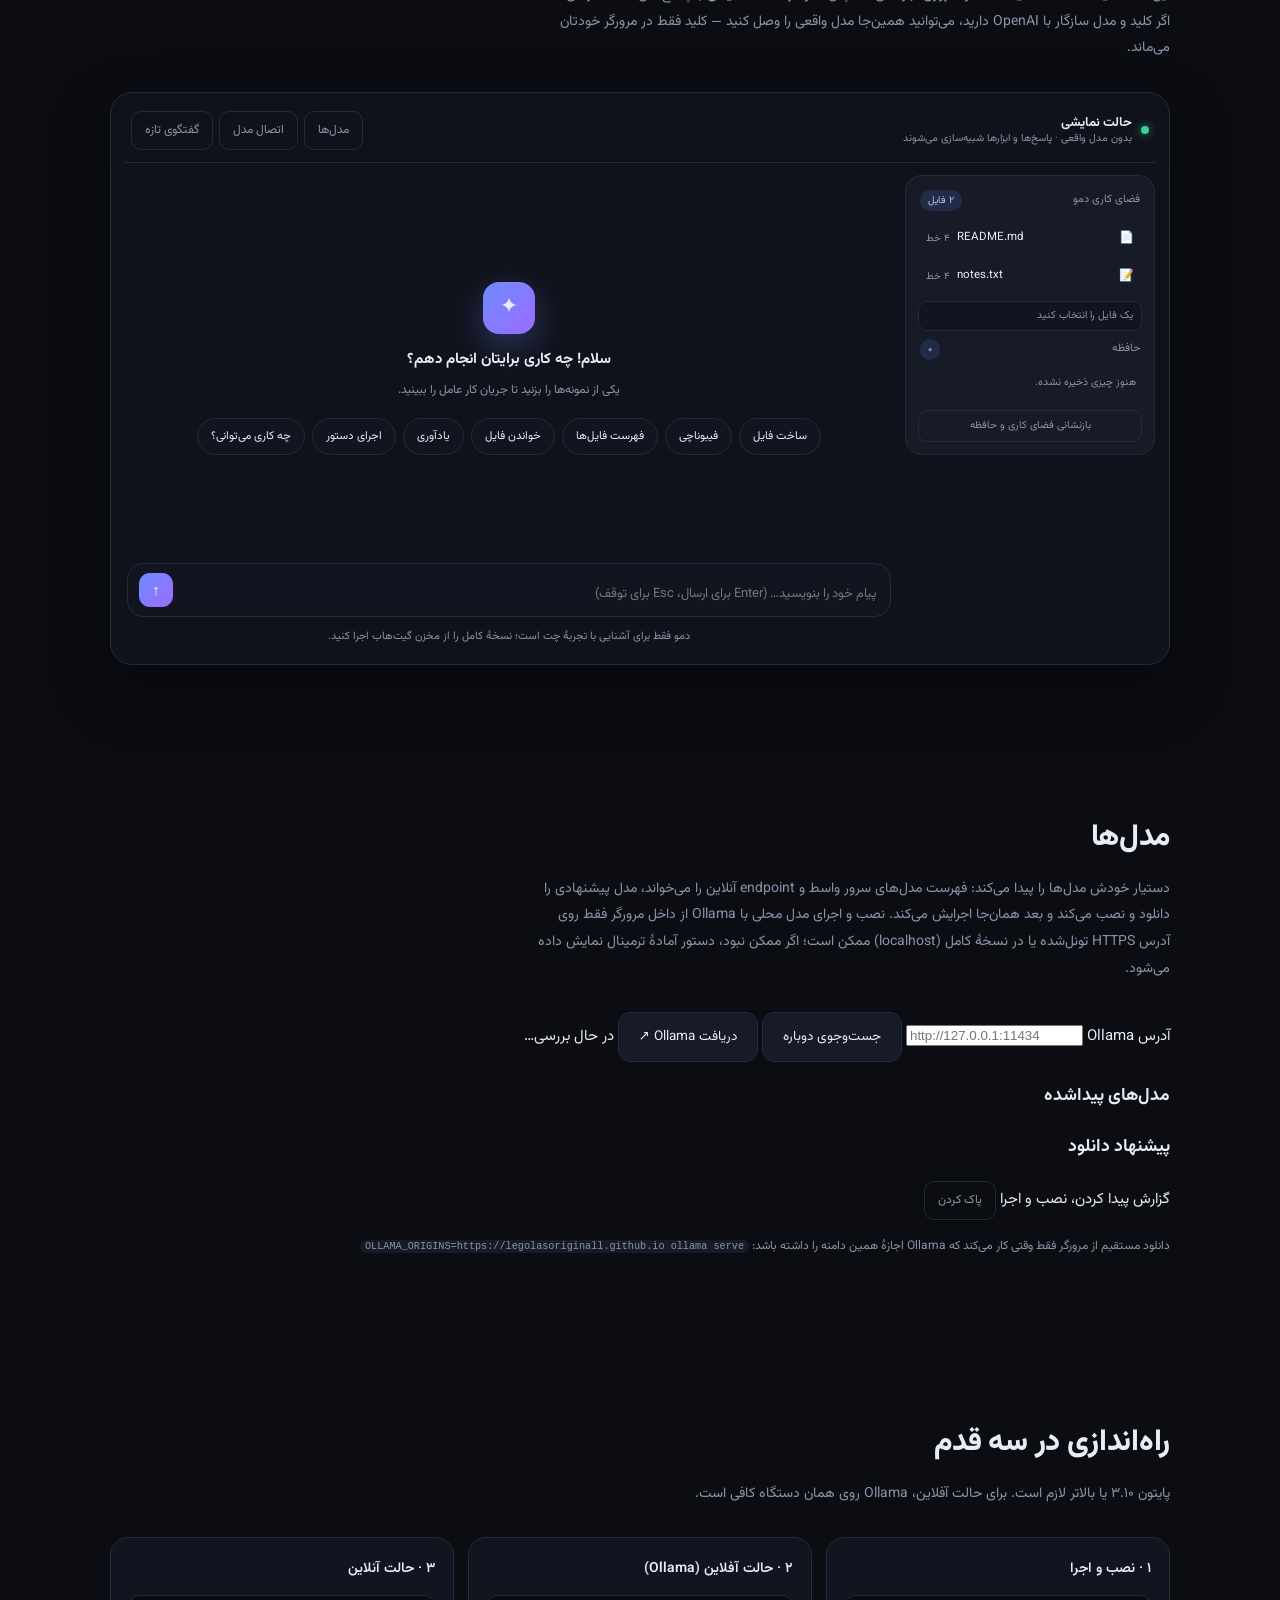
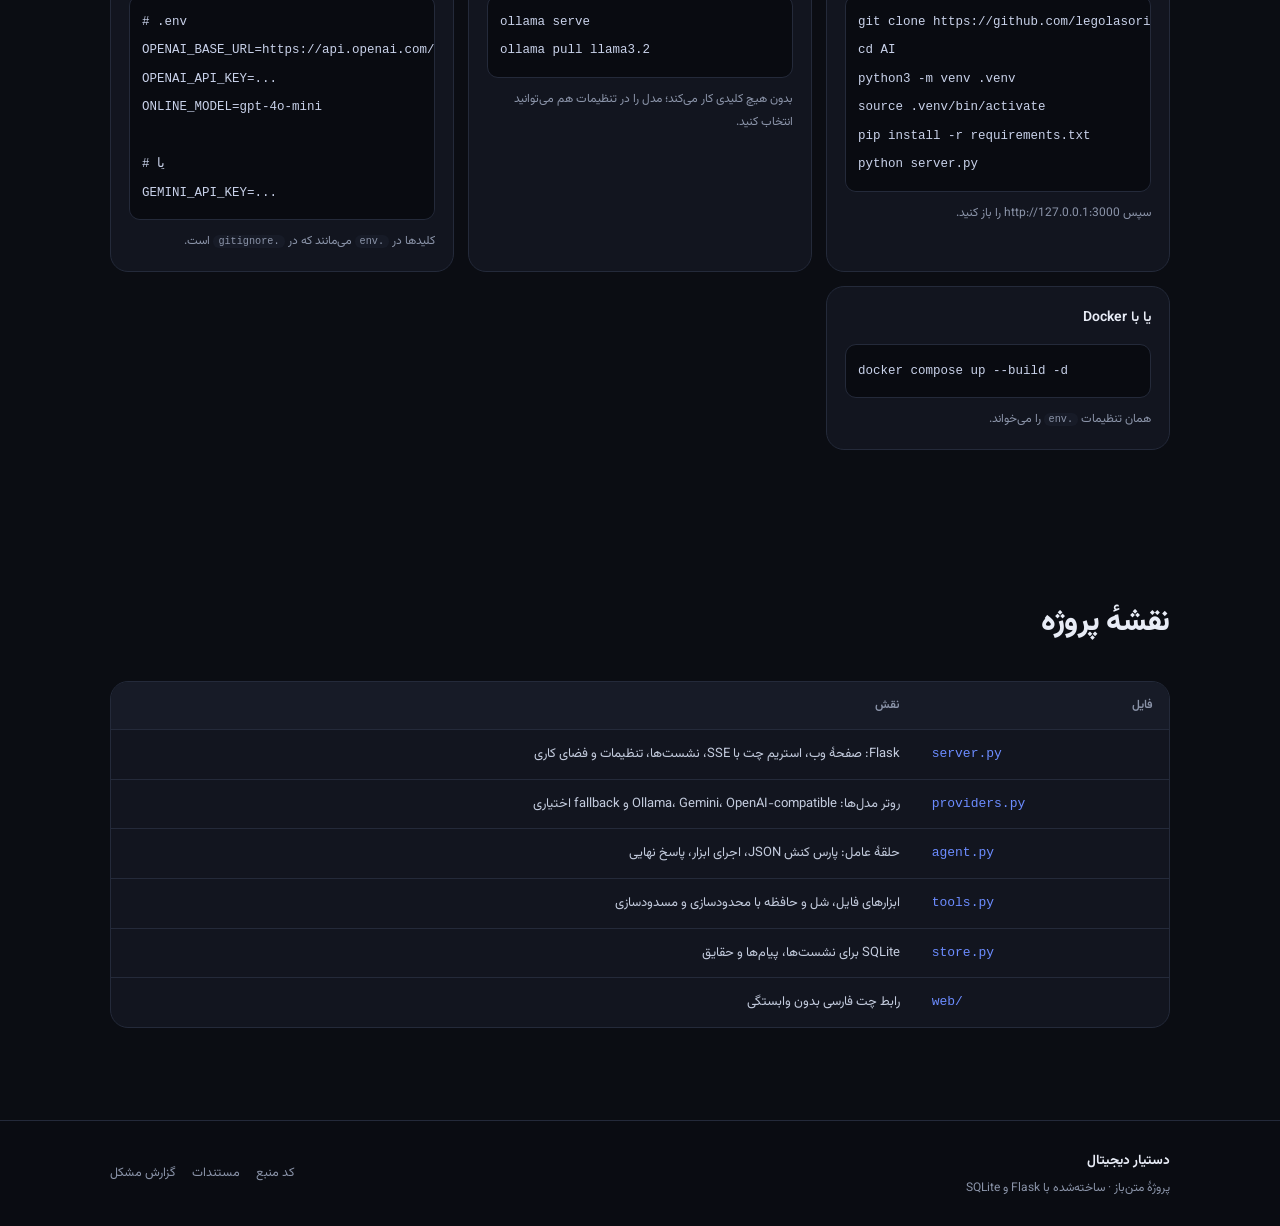
==== commit 033c0ebf: "feat(models): بخش «مدل‌ها» در سایت + دکمهٔ مدیر مدل در دمو" ====
--- a/docs/index.html
+++ b/docs/index.html
@@ -28,6 +28,7 @@
     <nav class="nav-links">
       <a href="#features">امکانات</a>
       <a href="#demo">دمو</a>
+      <a href="#models">مدل‌ها</a>
       <a href="#start">راه‌اندازی</a>
       <a class="gh" href="https://github.com/legolasoriginall/AI" target="_blank" rel="noopener">مخزن گیت‌هاب ↗</a>
     </nav>
@@ -137,6 +138,7 @@
             </div>
           </div>
           <div class="chat-actions">
+            <button class="ghost" id="openModels" type="button">مدل‌ها</button>
             <button class="ghost" id="toggleSettings" type="button">اتصال مدل</button>
             <button class="ghost" id="clearChat" type="button" title="شروع یک گفتگوی تازه">گفتگوی تازه</button>
           </div>
@@ -215,6 +217,56 @@
       </div>
     </section>
 
+    <section id="models" class="section">
+      <div class="section-head">
+        <h2>مدل‌ها</h2>
+        <p>
+          دستیار خودش مدل‌ها را پیدا می‌کند: فهرست مدل‌های سرور واسط و endpoint آنلاین را می‌خواند، مدل پیشنهادی را دانلود و نصب می‌کند و بعد همان‌جا اجرایش می‌کند.
+          نصب و اجرای مدل محلی با Ollama از داخل مرورگر فقط روی آدرس HTTPS تونل‌شده یا در نسخهٔ کامل (localhost) ممکن است؛ اگر ممکن نبود، دستور آمادهٔ ترمینال نمایش داده می‌شود.
+        </p>
+      </div>
+
+      <div class="model-shell">
+        <div class="model-toolbar">
+          <label class="model-url">آدرس Ollama
+            <input id="ollamaUrl" type="url" dir="ltr" placeholder="http://127.0.0.1:11434" autocomplete="off" />
+          </label>
+          <button class="btn" id="modelsRefresh" type="button">جست‌وجوی دوباره</button>
+          <a class="btn" href="https://ollama.com/download" target="_blank" rel="noopener">دریافت Ollama ↗</a>
+          <span class="model-status" id="modelsStatus">در حال بررسی…</span>
+        </div>
+
+        <div class="model-grid">
+          <div class="model-card">
+            <h3>مدل‌های پیدا‌شده</h3>
+            <ul class="model-list" id="installedList"></ul>
+            <p class="muted small" id="ollamaHelp"></p>
+          </div>
+          <div class="model-card">
+            <h3>پیشنهاد دانلود</h3>
+            <div class="model-catalog" id="catalogList"></div>
+          </div>
+        </div>
+
+        <div class="model-log-wrap">
+          <div class="model-log-head">
+            <span>گزارش پیدا کردن، نصب و اجرا</span>
+            <button class="mini ghost" id="modelLogClear" type="button">پاک کردن</button>
+          </div>
+          <pre id="modelLog" dir="ltr"></pre>
+          <div class="model-cmd hidden" id="modelCmdWrap">
+            <span>اجرای دستی در ترمینال:</span>
+            <code id="modelCmd" dir="ltr"></code>
+            <button class="mini ghost" id="copyModelCmd" type="button">کپی</button>
+          </div>
+          <p class="muted small">
+            دانلود مستقیم از مرورگر فقط وقتی کار می‌کند که Ollama اجازهٔ همین دامنه را داشته باشد:
+            <code dir="ltr">OLLAMA_ORIGINS=https://legolasoriginall.github.io ollama serve</code>
+          </p>
+        </div>
+      </div>
+    </section>
+
     <section id="start" class="section">
       <div class="section-head">
         <h2>راه‌اندازی در سه قدم</h2>
@@ -293,6 +345,7 @@
   <script src="data.js"></script>
   <script src="markdown.js"></script>
   <script src="agent.js"></script>
+  <script src="models.js"></script>
   <script src="app.js"></script>
 </body>
 </html>
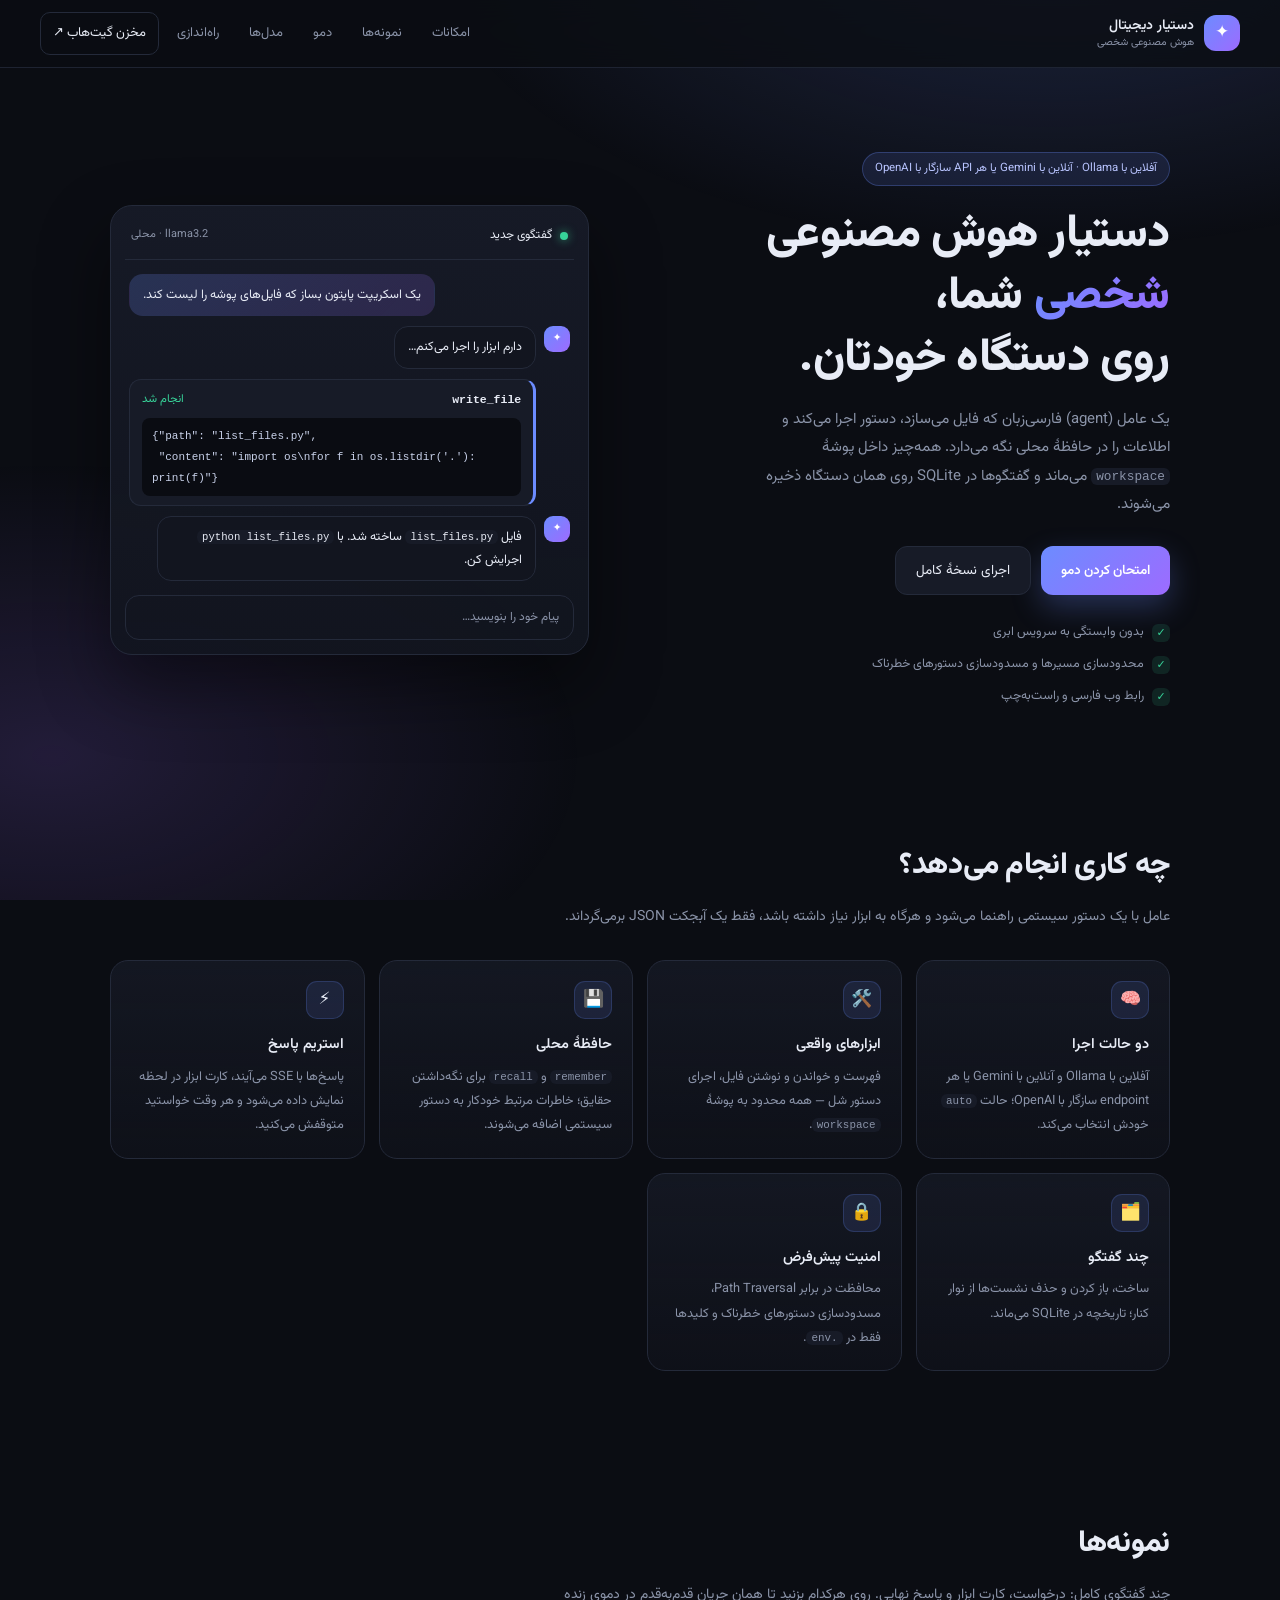
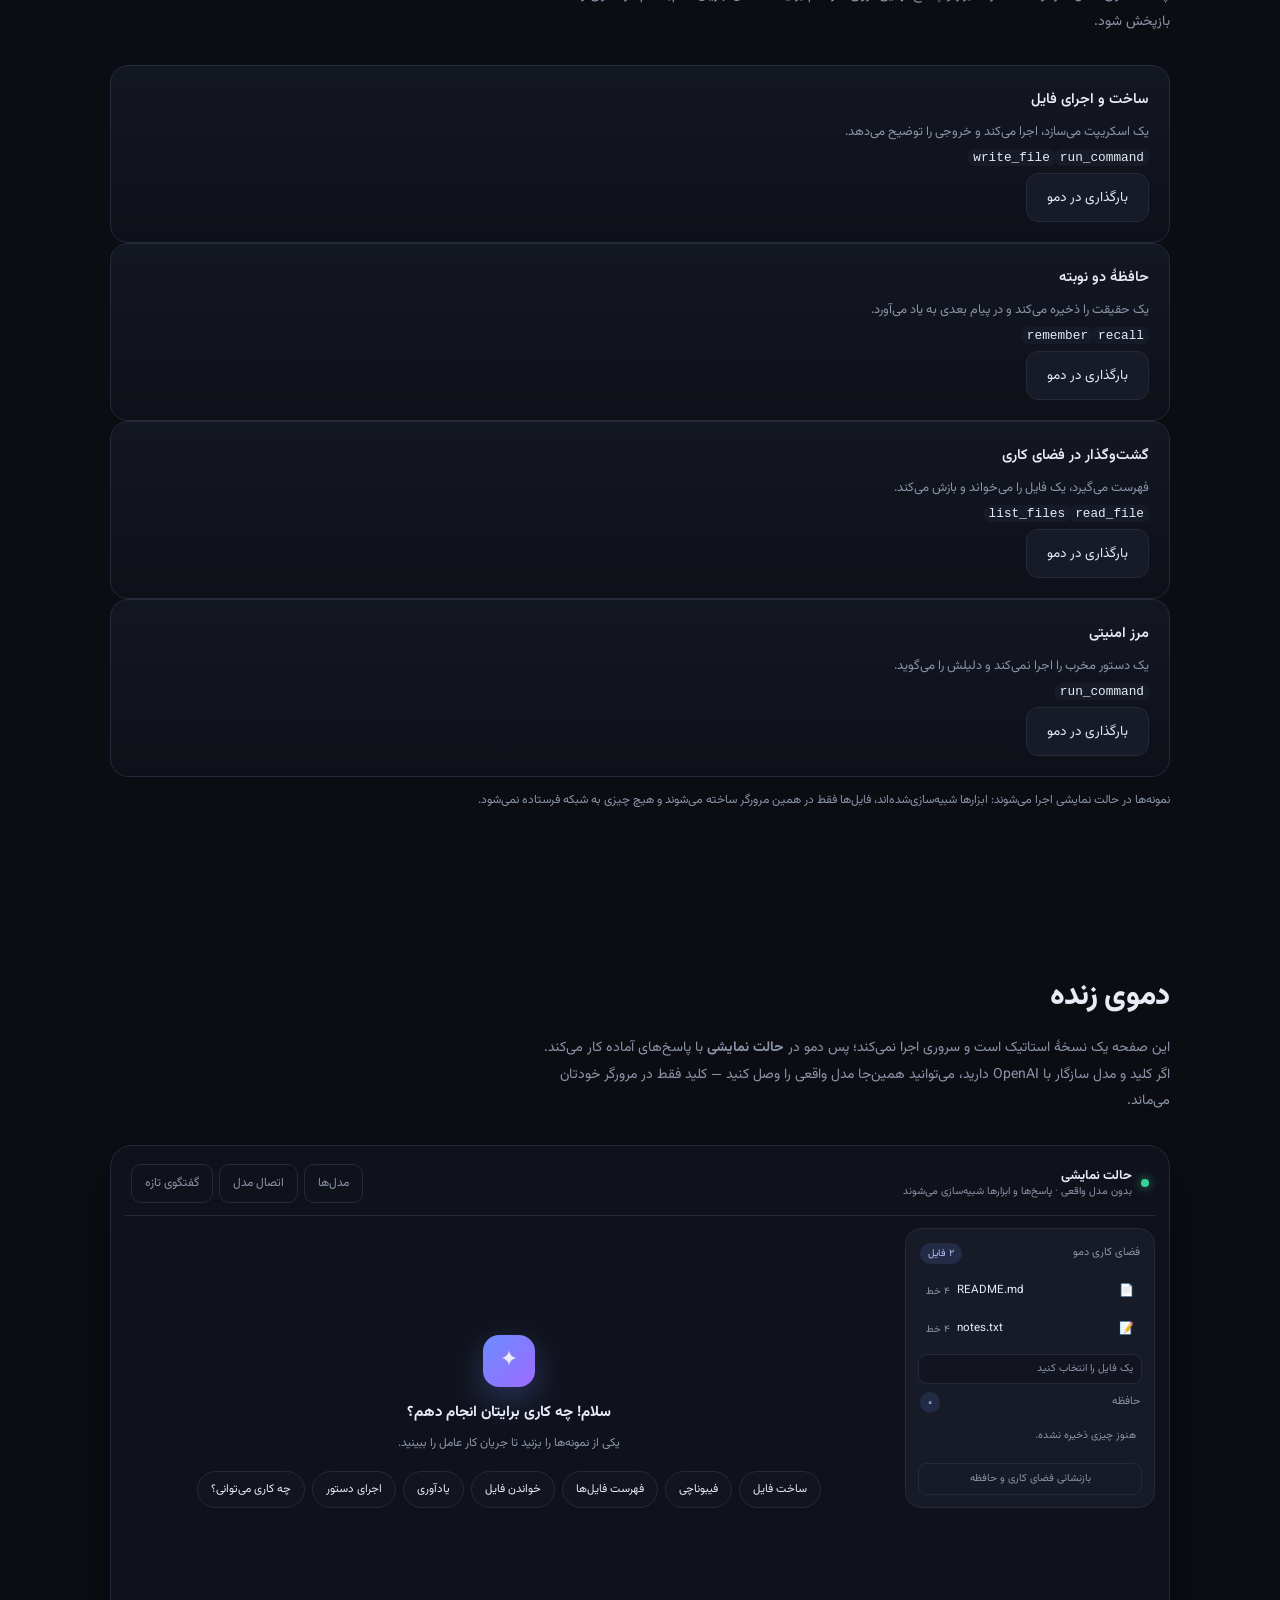
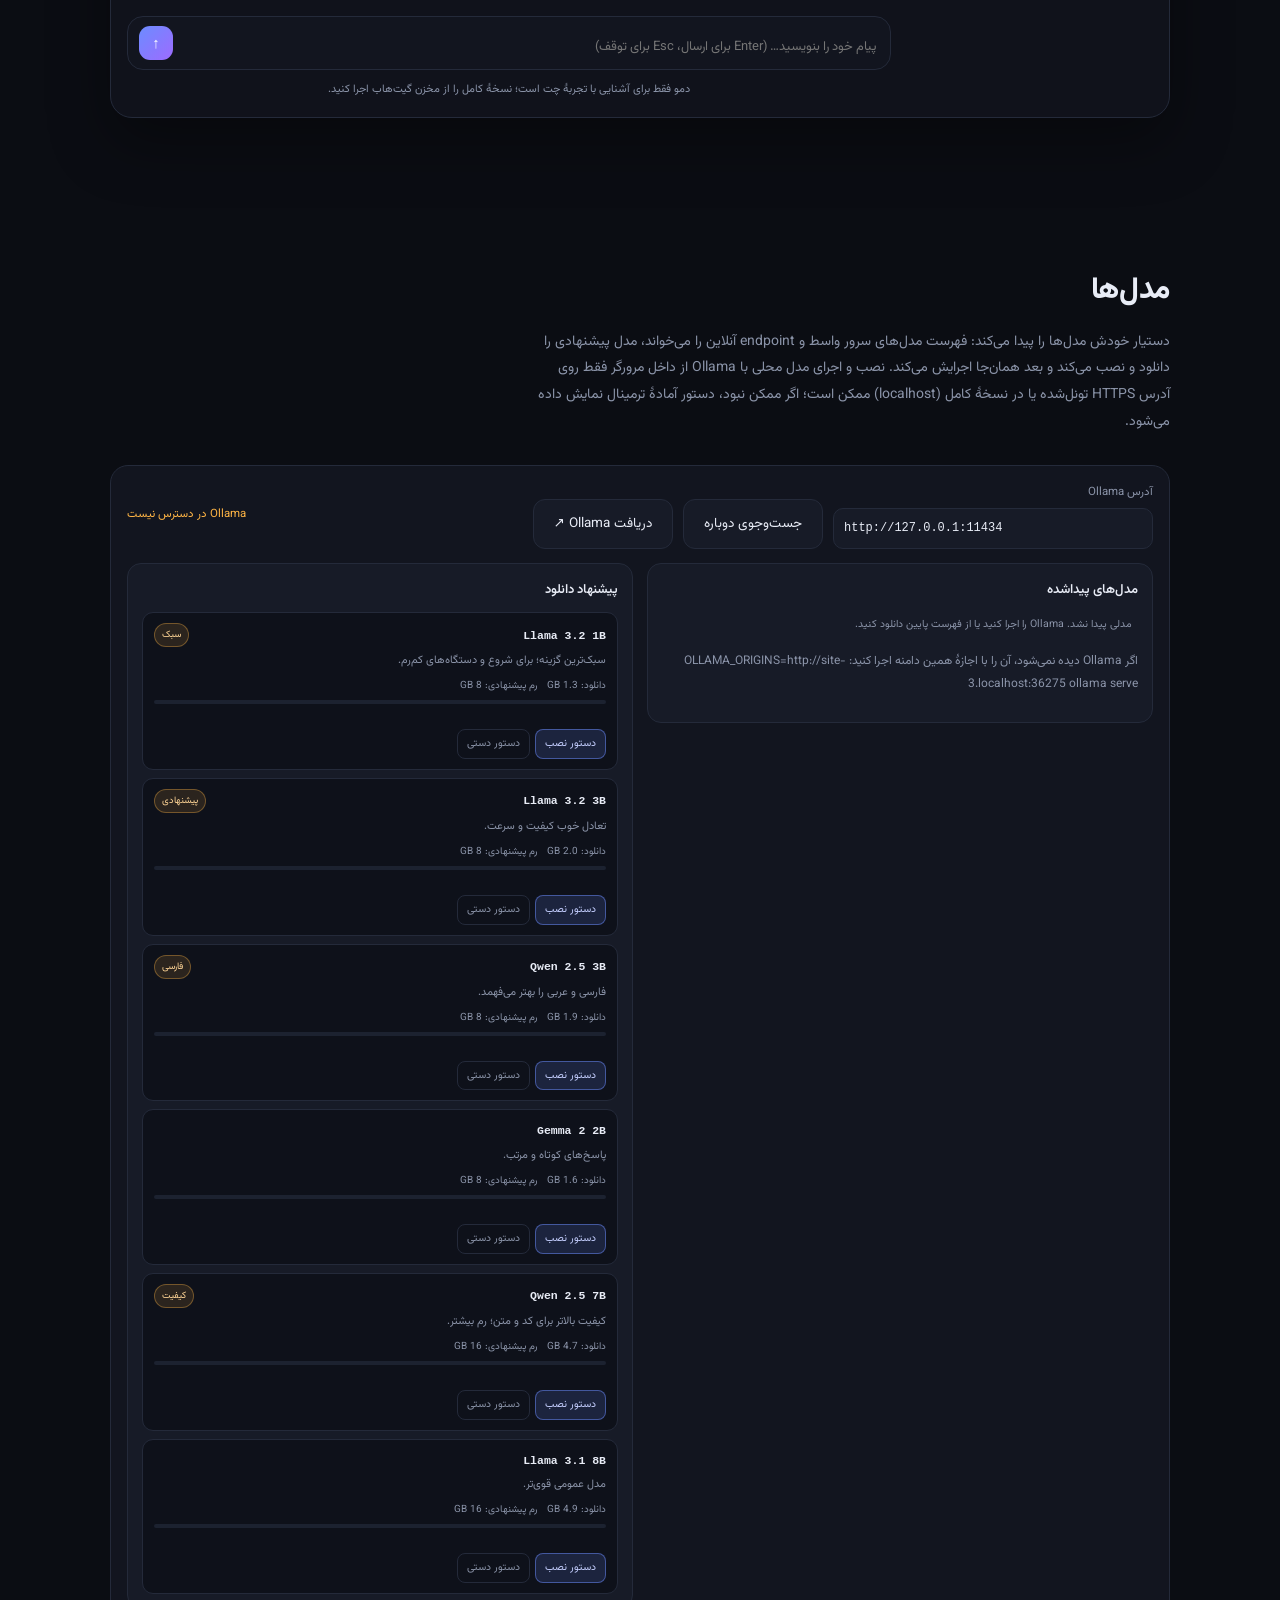
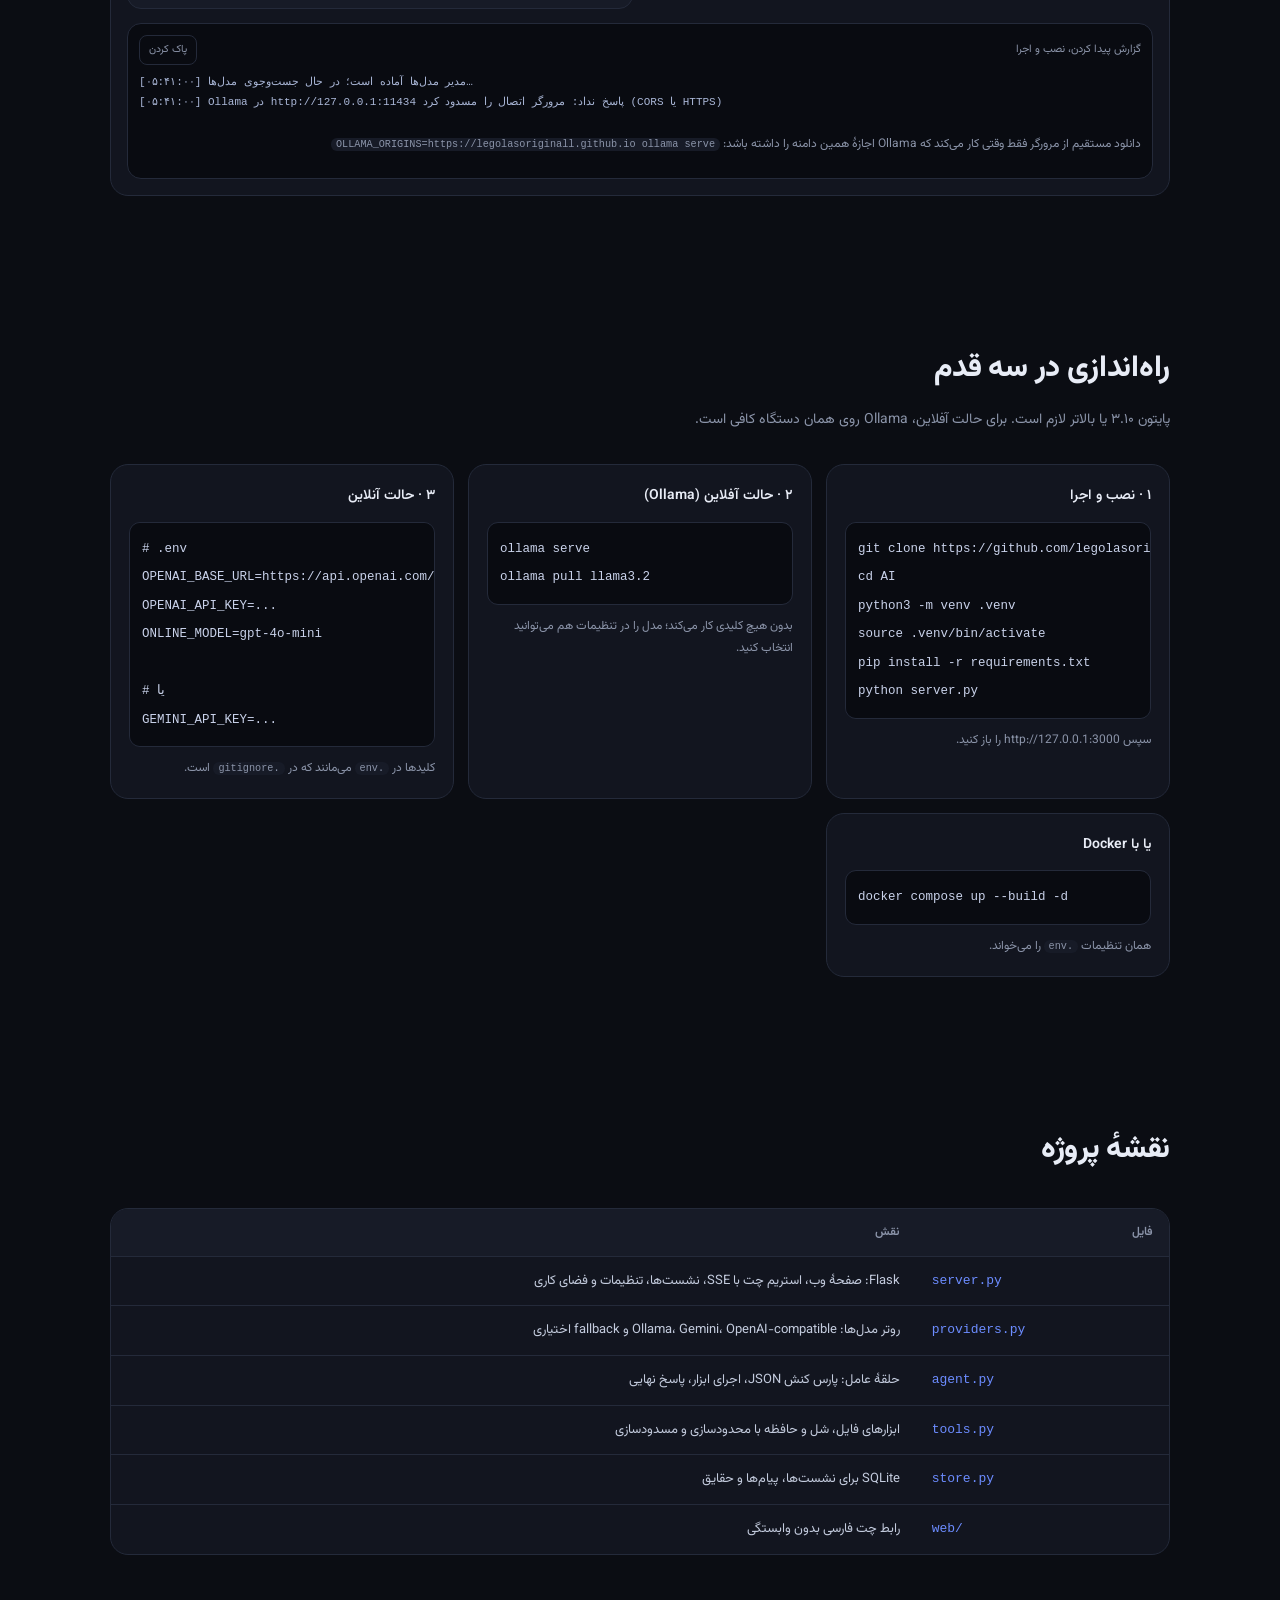
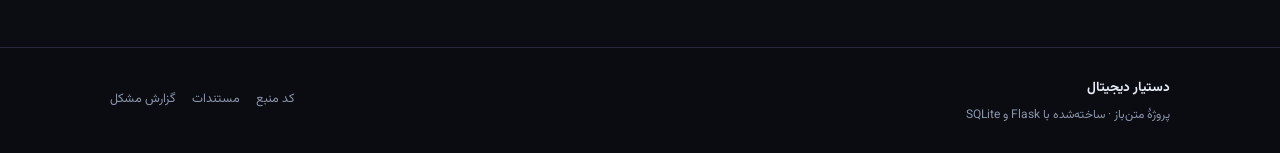
==== commit 0fbe4238: "feat(site): بخش «نمونه‌ها» در صفحه و لینک ناوبری" ====
--- a/docs/index.html
+++ b/docs/index.html
@@ -27,6 +27,7 @@
     </a>
     <nav class="nav-links">
       <a href="#features">امکانات</a>
+      <a href="#examples">نمونه‌ها</a>
       <a href="#demo">دمو</a>
       <a href="#models">مدل‌ها</a>
       <a href="#start">راه‌اندازی</a>
@@ -117,6 +118,19 @@
           <p>محافظت در برابر Path Traversal، مسدودسازی دستورهای خطرناک و کلیدها فقط در <code>.env</code>.</p>
         </article>
       </div>
+    </section>
+
+    <section id="examples" class="section">
+      <div class="section-head">
+        <h2>نمونه‌ها</h2>
+        <p>
+          چند گفتگوی کامل: درخواست، کارت ابزار و پاسخ نهایی. روی هرکدام بزنید تا همان جریان قدم‌به‌قدم در دموی زنده بازپخش شود.
+        </p>
+      </div>
+      <div class="example-grid" id="exampleGrid"></div>
+      <p class="muted small">
+        نمونه‌ها در حالت نمایشی اجرا می‌شوند: ابزارها شبیه‌سازی‌شده‌اند، فایل‌ها فقط در همین مرورگر ساخته می‌شوند و هیچ چیزی به شبکه فرستاده نمی‌شود.
+      </p>
     </section>
 
     <section id="demo" class="section">
@@ -346,6 +360,7 @@
   <script src="markdown.js"></script>
   <script src="agent.js"></script>
   <script src="models.js"></script>
+  <script src="examples.js"></script>
   <script src="app.js"></script>
 </body>
 </html>
--- a/docs/style.css
+++ b/docs/style.css
@@ -601,3 +601,149 @@
   .workspace { order: 2; }
   .chat-actions .ghost { padding: 6px 10px; font-size: 11px; }
 }
+
+/* ---------------------------------------------------------------- مدیر مدل‌ها */
+.model-shell {
+  background: var(--panel);
+  border: 1px solid var(--border);
+  border-radius: var(--radius);
+  padding: 16px;
+  display: grid;
+  gap: 14px;
+}
+
+.model-toolbar {
+  display: flex;
+  align-items: flex-end;
+  flex-wrap: wrap;
+  gap: 10px;
+}
+.model-url { display: flex; flex-direction: column; gap: 4px; font-size: 11.5px; color: var(--muted); }
+.model-url input {
+  width: min(320px, 62vw);
+  background: var(--panel-2);
+  border: 1px solid var(--border);
+  border-radius: 10px;
+  color: var(--text);
+  font: inherit; font-size: 12px;
+  padding: 8px 10px;
+  font-family: "JetBrains Mono", ui-monospace, monospace;
+}
+.model-url input:focus { outline: 0; border-color: var(--accent); }
+
+.model-status { font-size: 11.5px; color: var(--muted); margin-inline-start: auto; align-self: center; }
+.model-status.ok { color: var(--ok); }
+.model-status.warn { color: var(--warn); }
+.model-status.fail { color: var(--danger); }
+
+.model-grid { display: grid; grid-template-columns: 1fr 1fr; gap: 14px; align-items: start; }
+.model-card {
+  background: var(--panel-2);
+  border: 1px solid var(--border);
+  border-radius: 14px;
+  padding: 14px;
+  min-width: 0;
+}
+.model-card h3 { margin: 0 0 10px; font-size: 13px; font-weight: 600; }
+
+.model-list { list-style: none; margin: 0 0 8px; padding: 0; display: grid; gap: 6px; }
+.model-row {
+  display: flex; align-items: center; flex-wrap: wrap; gap: 7px;
+  background: #0e111a;
+  border: 1px solid var(--border);
+  border-radius: 10px;
+  padding: 7px 9px;
+  font-size: 11.5px;
+}
+.model-name { font-size: 11.5px; font-family: "JetBrains Mono", ui-monospace, monospace; color: #d6deff; }
+.model-meta { font-size: 10.5px; }
+.model-src {
+  font-size: 9.5px;
+  border-radius: 999px;
+  padding: 2px 7px;
+  border: 1px solid rgba(108, 140, 255, .35);
+  background: rgba(108, 140, 255, .12);
+  color: #b9c4ff;
+  white-space: nowrap;
+}
+.model-src.proxy { border-color: rgba(157, 107, 255, .35); background: rgba(157, 107, 255, .12); color: #d3b9ff; }
+.model-src.online { border-color: rgba(55, 211, 153, .35); background: rgba(55, 211, 153, .1); color: #9be8ce; }
+.model-actions { display: flex; gap: 5px; margin-inline-start: auto; }
+
+.mini {
+  font: inherit; font-size: 10.5px;
+  border: 1px solid var(--border);
+  background: var(--panel);
+  color: var(--text);
+  border-radius: 8px;
+  padding: 4px 9px;
+  cursor: pointer;
+  transition: .15s;
+}
+.mini:hover:not(:disabled) { border-color: var(--accent); }
+.mini:disabled { opacity: .45; cursor: not-allowed; }
+.mini.primary { border-color: rgba(108, 140, 255, .5); background: rgba(108, 140, 255, .16); color: #c5cfff; }
+.mini.ghost { background: transparent; color: var(--muted); }
+.mini.ghost:hover { color: var(--text); }
+
+.model-catalog { display: grid; gap: 8px; }
+.catalog-item {
+  background: #0e111a;
+  border: 1px solid var(--border);
+  border-radius: 11px;
+  padding: 10px 11px;
+  display: grid;
+  gap: 5px;
+}
+.catalog-item.pulling { border-color: rgba(108, 140, 255, .6); }
+.catalog-head { display: flex; align-items: center; gap: 7px; justify-content: space-between; }
+.catalog-head strong { font-size: 11.5px; font-family: "JetBrains Mono", ui-monospace, monospace; }
+.badge {
+  font-size: 9.5px;
+  border-radius: 999px;
+  padding: 2px 7px;
+  border: 1px solid rgba(255, 181, 69, .35);
+  background: rgba(255, 181, 69, .12);
+  color: #ffd596;
+  white-space: nowrap;
+}
+.catalog-item p { margin: 0; font-size: 11px; line-height: 1.7; }
+.catalog-meta { display: flex; flex-wrap: wrap; gap: 10px; font-size: 10px; color: var(--muted); }
+.catalog-progress { height: 4px; border-radius: 99px; background: #1c2230; overflow: hidden; }
+.catalog-progress i { display: block; height: 100%; width: 0; background: linear-gradient(90deg, var(--accent), var(--accent-2)); transition: width .25s; }
+.catalog-state { font-size: 10px; min-height: 15px; }
+.catalog-actions { display: flex; align-items: center; gap: 5px; flex-wrap: wrap; }
+
+.model-log-wrap {
+  background: #090b11;
+  border: 1px solid var(--border);
+  border-radius: 14px;
+  padding: 11px;
+  display: grid;
+  gap: 8px;
+}
+.model-log-head { display: flex; align-items: center; justify-content: space-between; font-size: 11px; color: var(--muted); }
+#modelLog {
+  margin: 0;
+  max-height: 190px;
+  overflow: auto;
+  font-size: 11px;
+  line-height: 1.8;
+  color: #a9b6d6;
+  white-space: pre-wrap;
+  word-break: break-word;
+}
+.model-cmd {
+  display: flex; align-items: center; flex-wrap: wrap; gap: 7px;
+  font-size: 11px;
+  background: var(--panel-2);
+  border: 1px dashed rgba(108, 140, 255, .4);
+  border-radius: 10px;
+  padding: 7px 9px;
+}
+.model-cmd code { background: none; padding: 0; font-size: 11px; color: #c5cfff; }
+
+@media (max-width: 860px) {
+  .model-grid { grid-template-columns: 1fr; }
+  .model-status { margin-inline-start: 0; }
+}
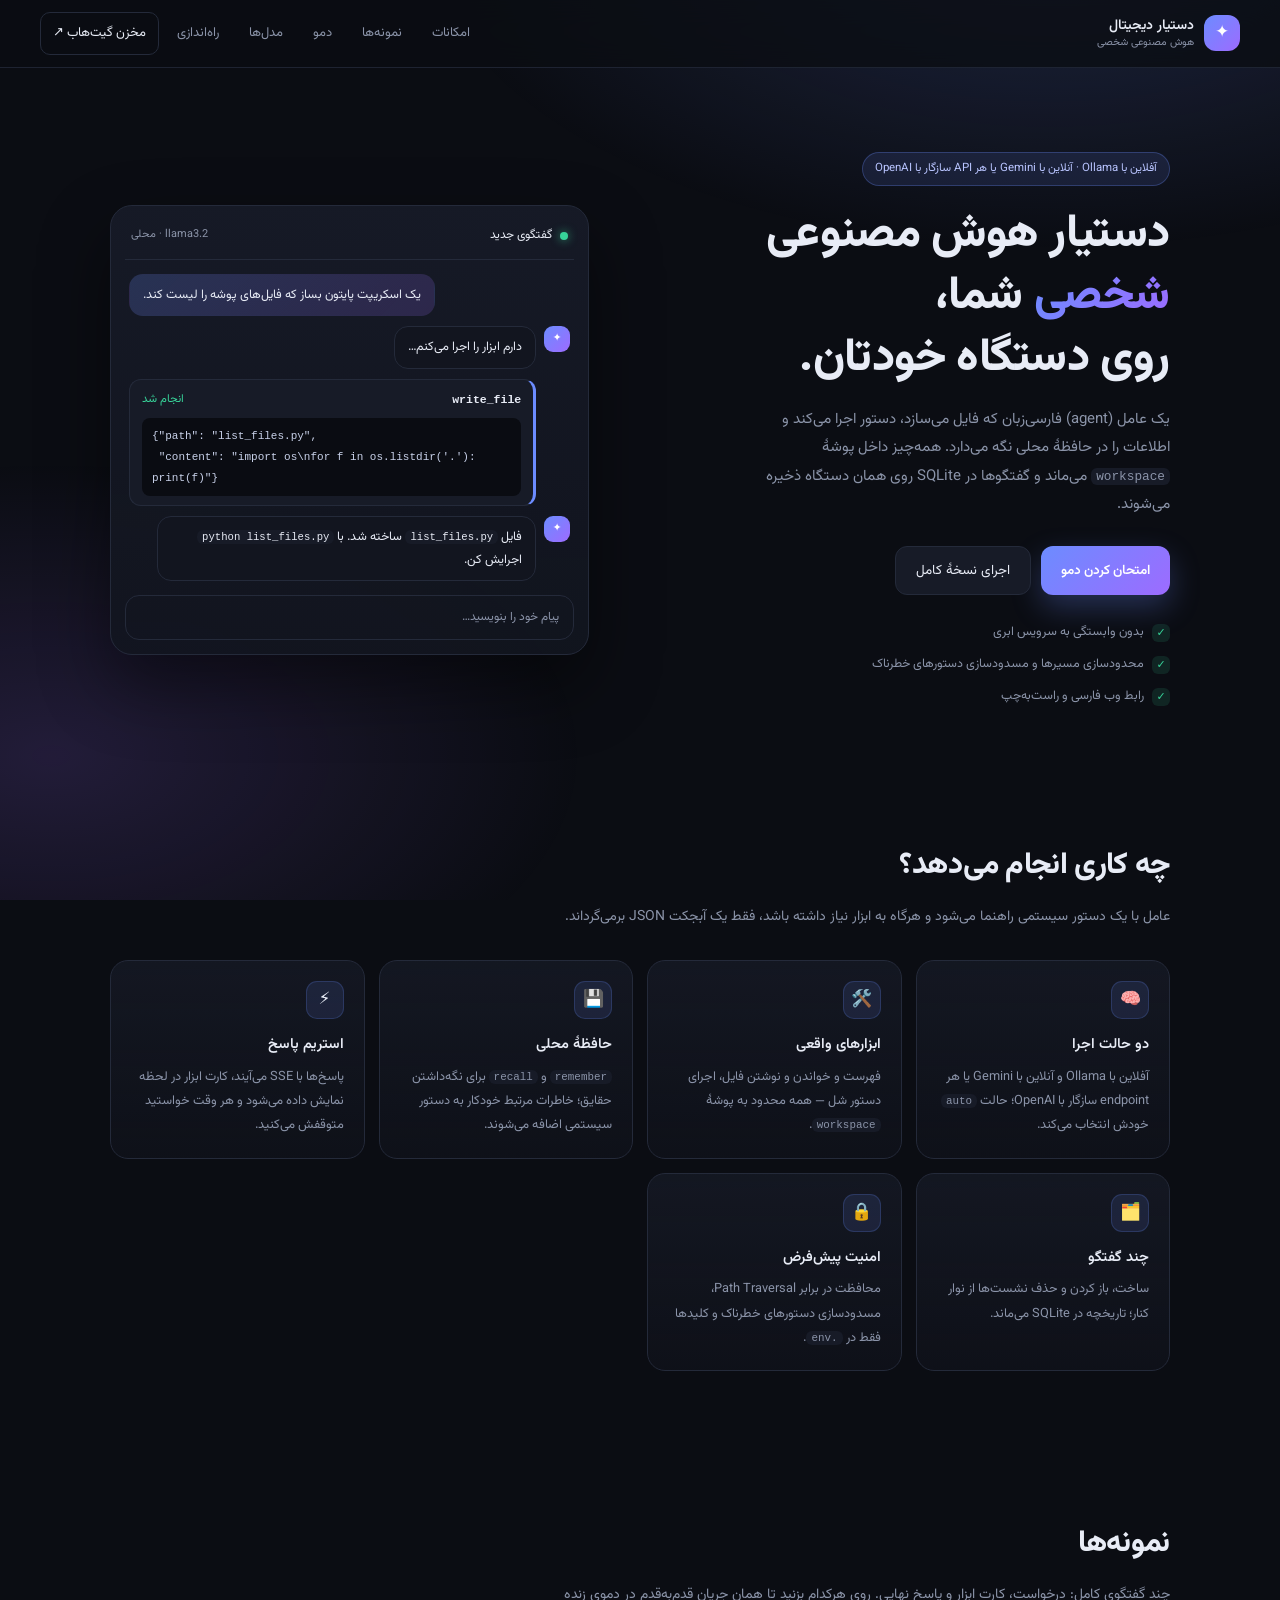
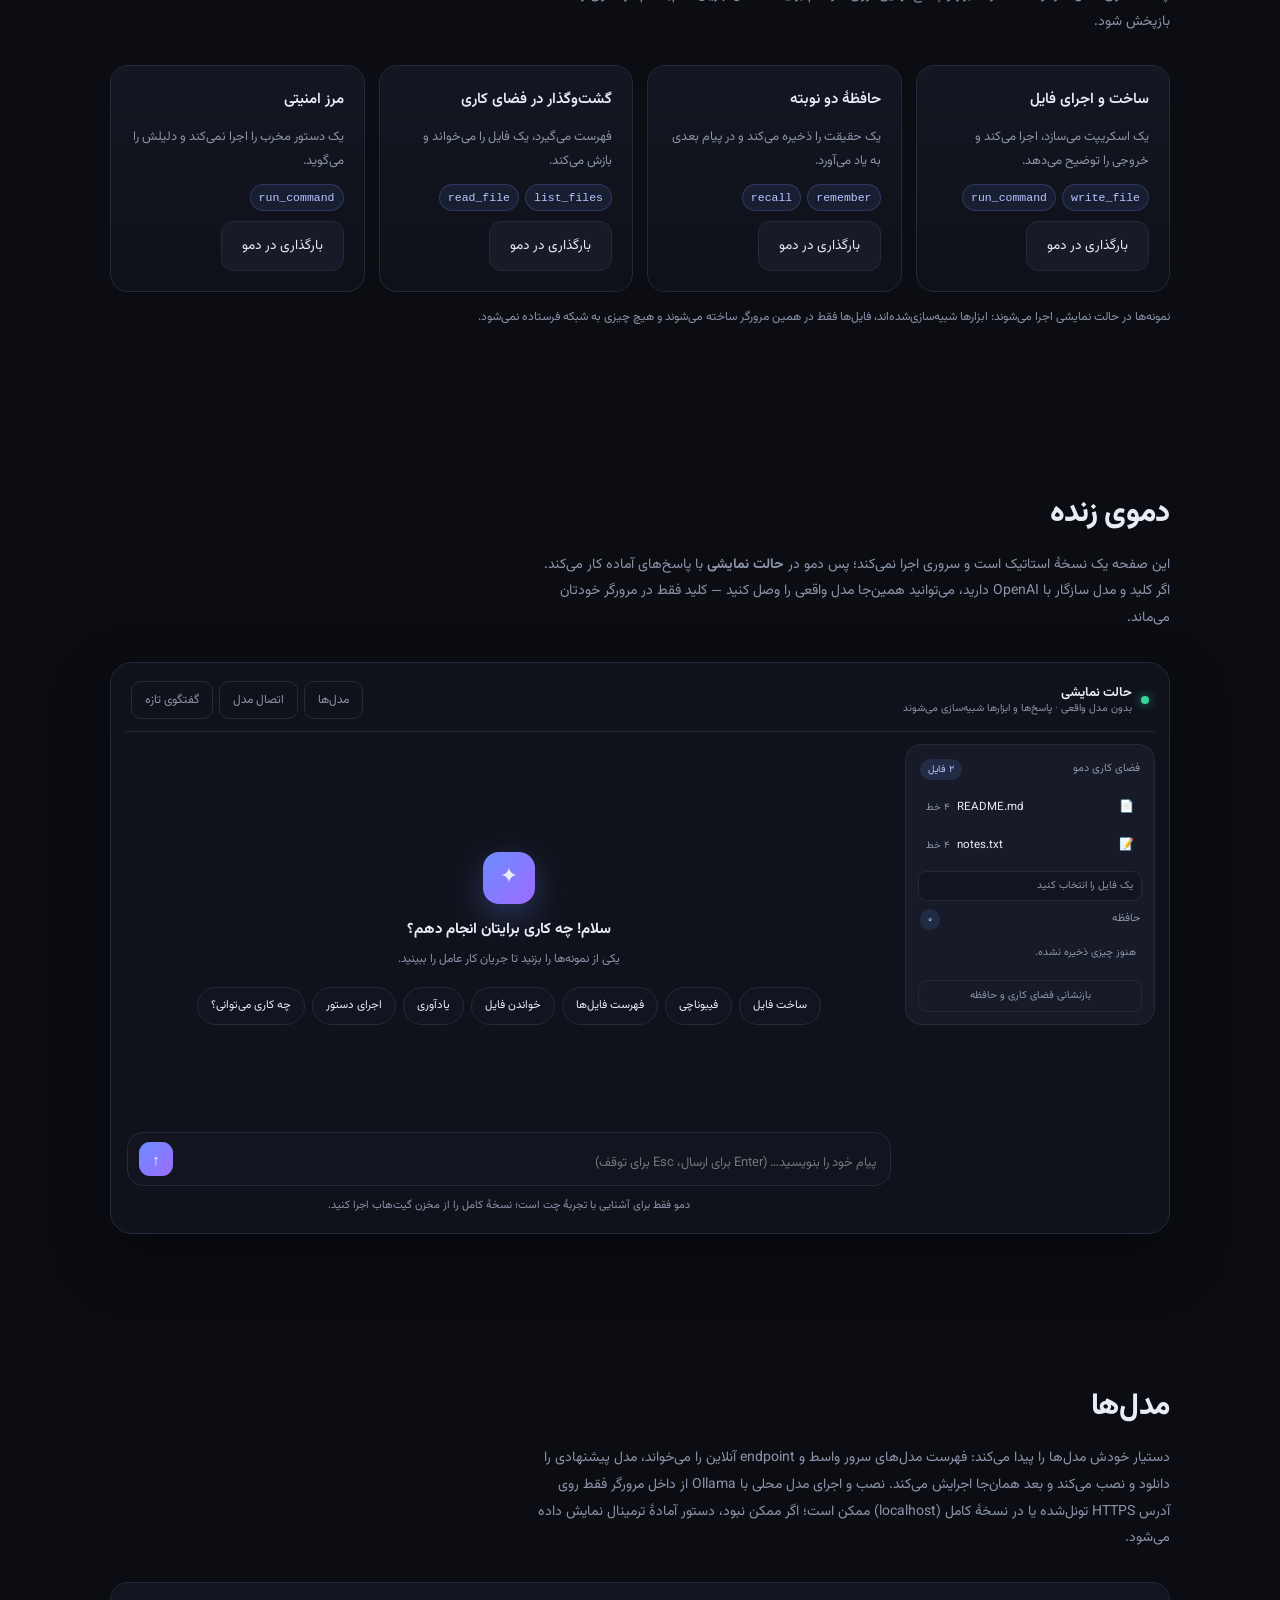
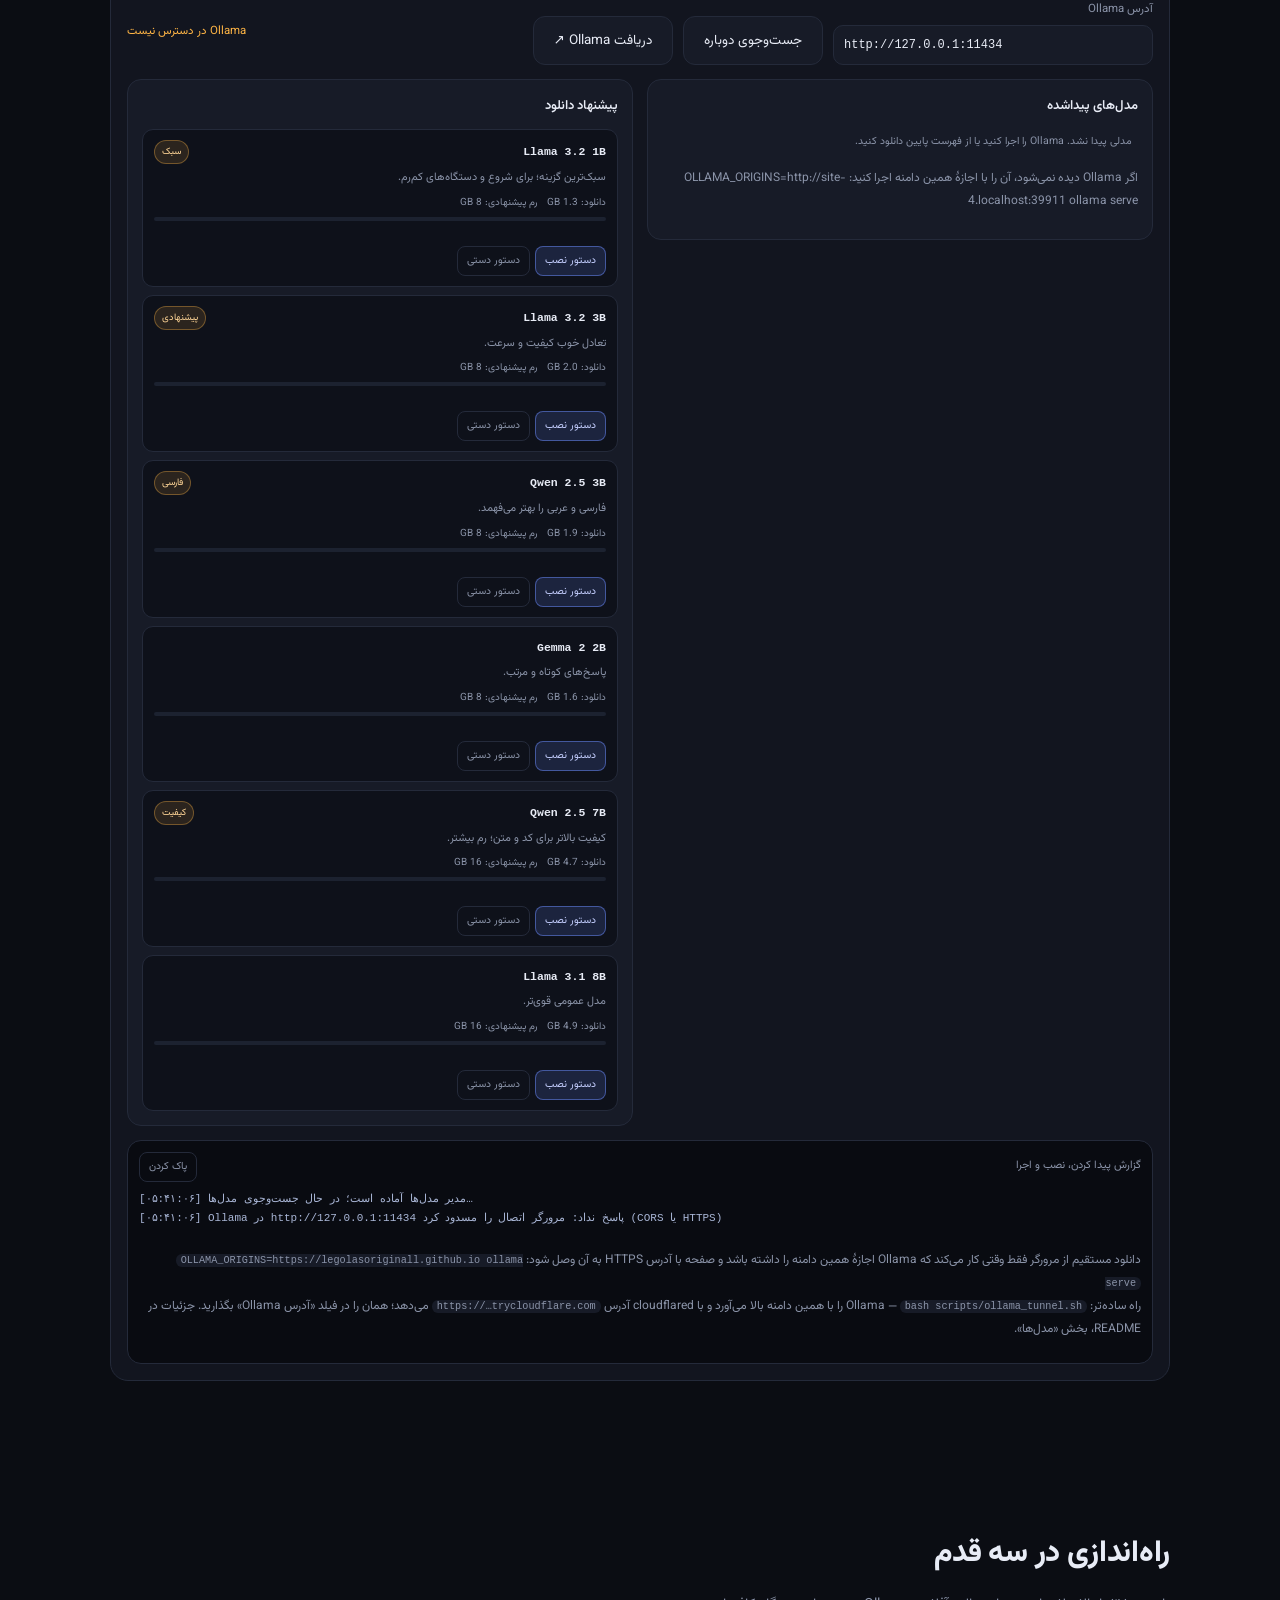
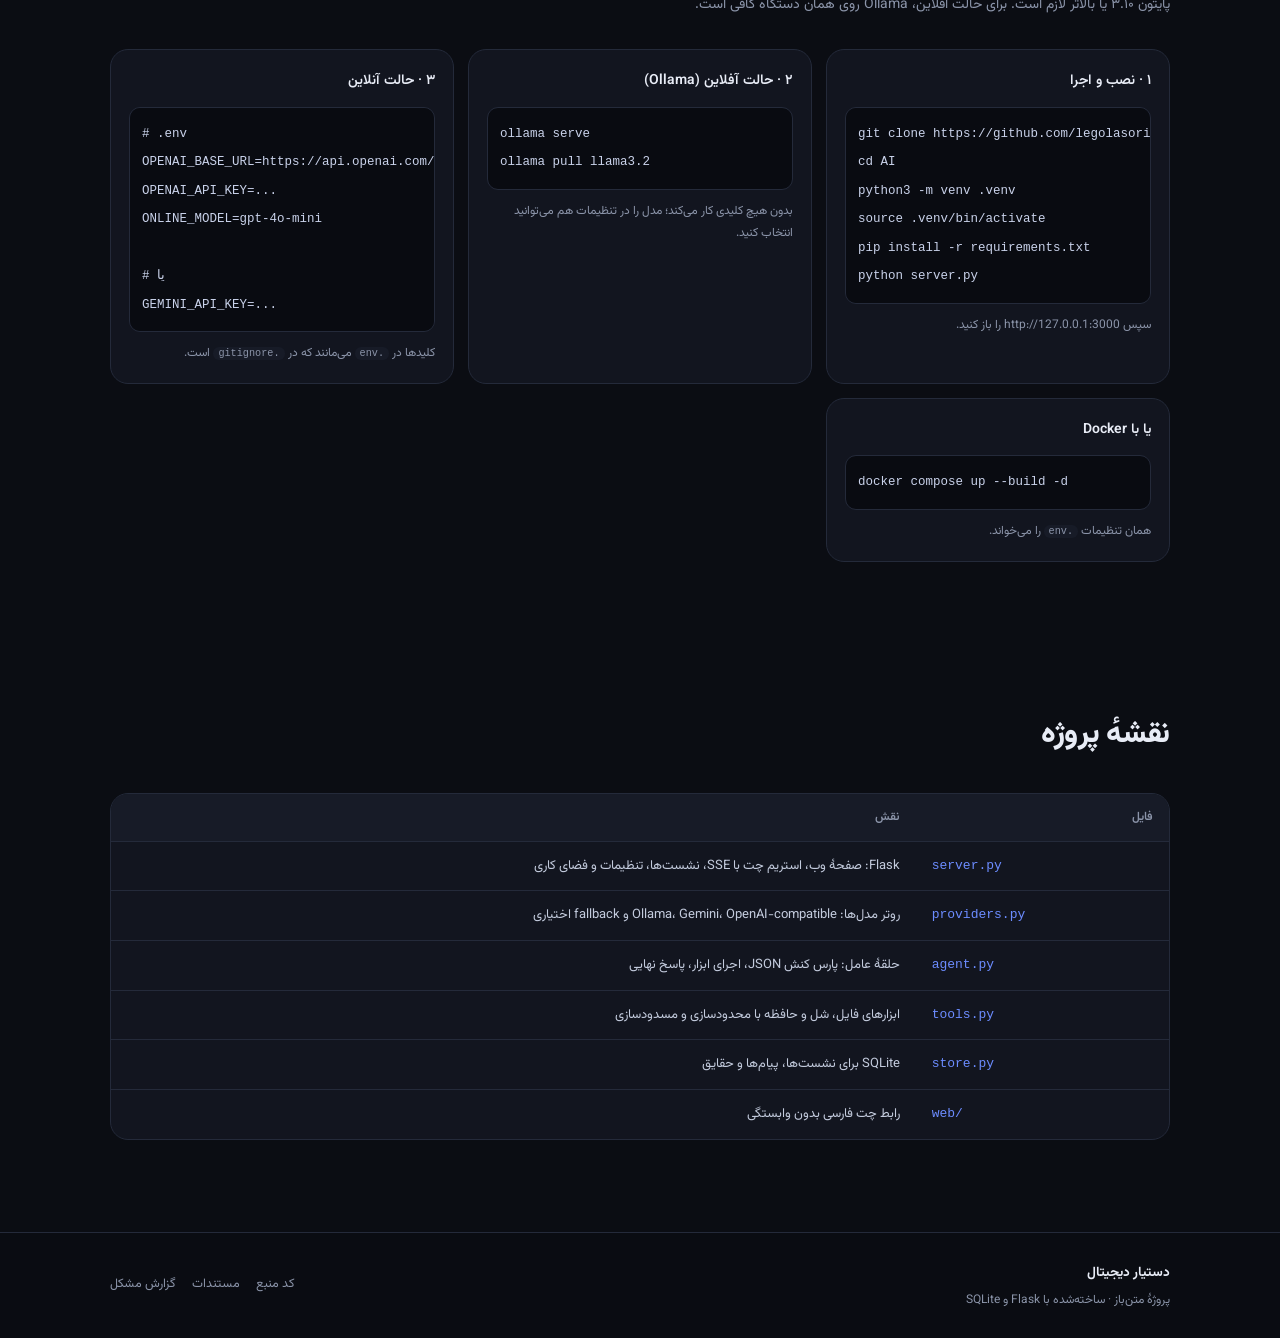
==== commit 412316d9: "docs(models): document scripts/ollama_tunnel.sh for HTTPS Ollama" ====
--- a/docs/index.html
+++ b/docs/index.html
@@ -274,8 +274,10 @@
             <button class="mini ghost" id="copyModelCmd" type="button">کپی</button>
           </div>
           <p class="muted small">
-            دانلود مستقیم از مرورگر فقط وقتی کار می‌کند که Ollama اجازهٔ همین دامنه را داشته باشد:
+            دانلود مستقیم از مرورگر فقط وقتی کار می‌کند که Ollama اجازهٔ همین دامنه را داشته باشد و صفحه با آدرس HTTPS به آن وصل شود:
             <code dir="ltr">OLLAMA_ORIGINS=https://legolasoriginall.github.io ollama serve</code>
+            <br />
+            راه ساده‌تر: <code dir="ltr">bash scripts/ollama_tunnel.sh</code> — Ollama را با همین دامنه بالا می‌آورد و با cloudflared آدرس <code dir="ltr">https://…trycloudflare.com</code> می‌دهد؛ همان را در فیلد «آدرس Ollama» بگذارید. جزئیات در README، بخش «مدل‌ها».
           </p>
         </div>
       </div>
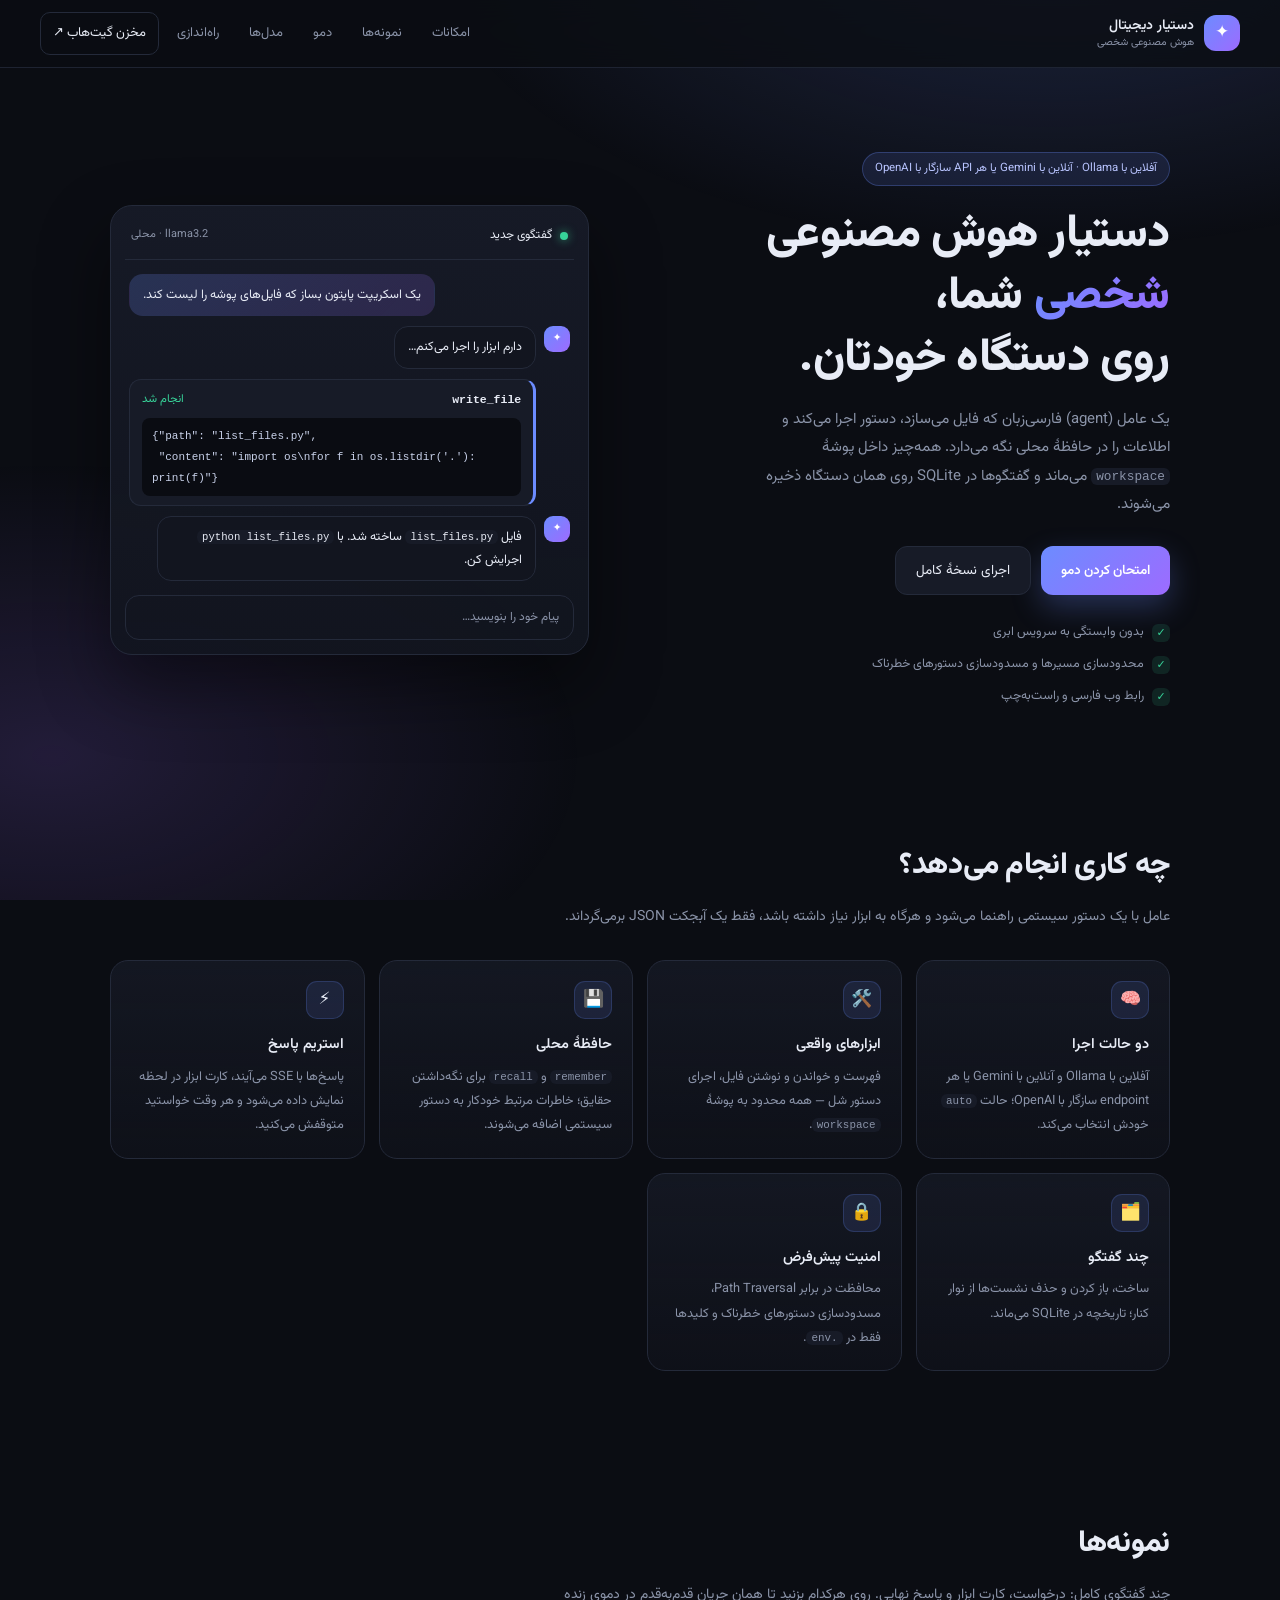
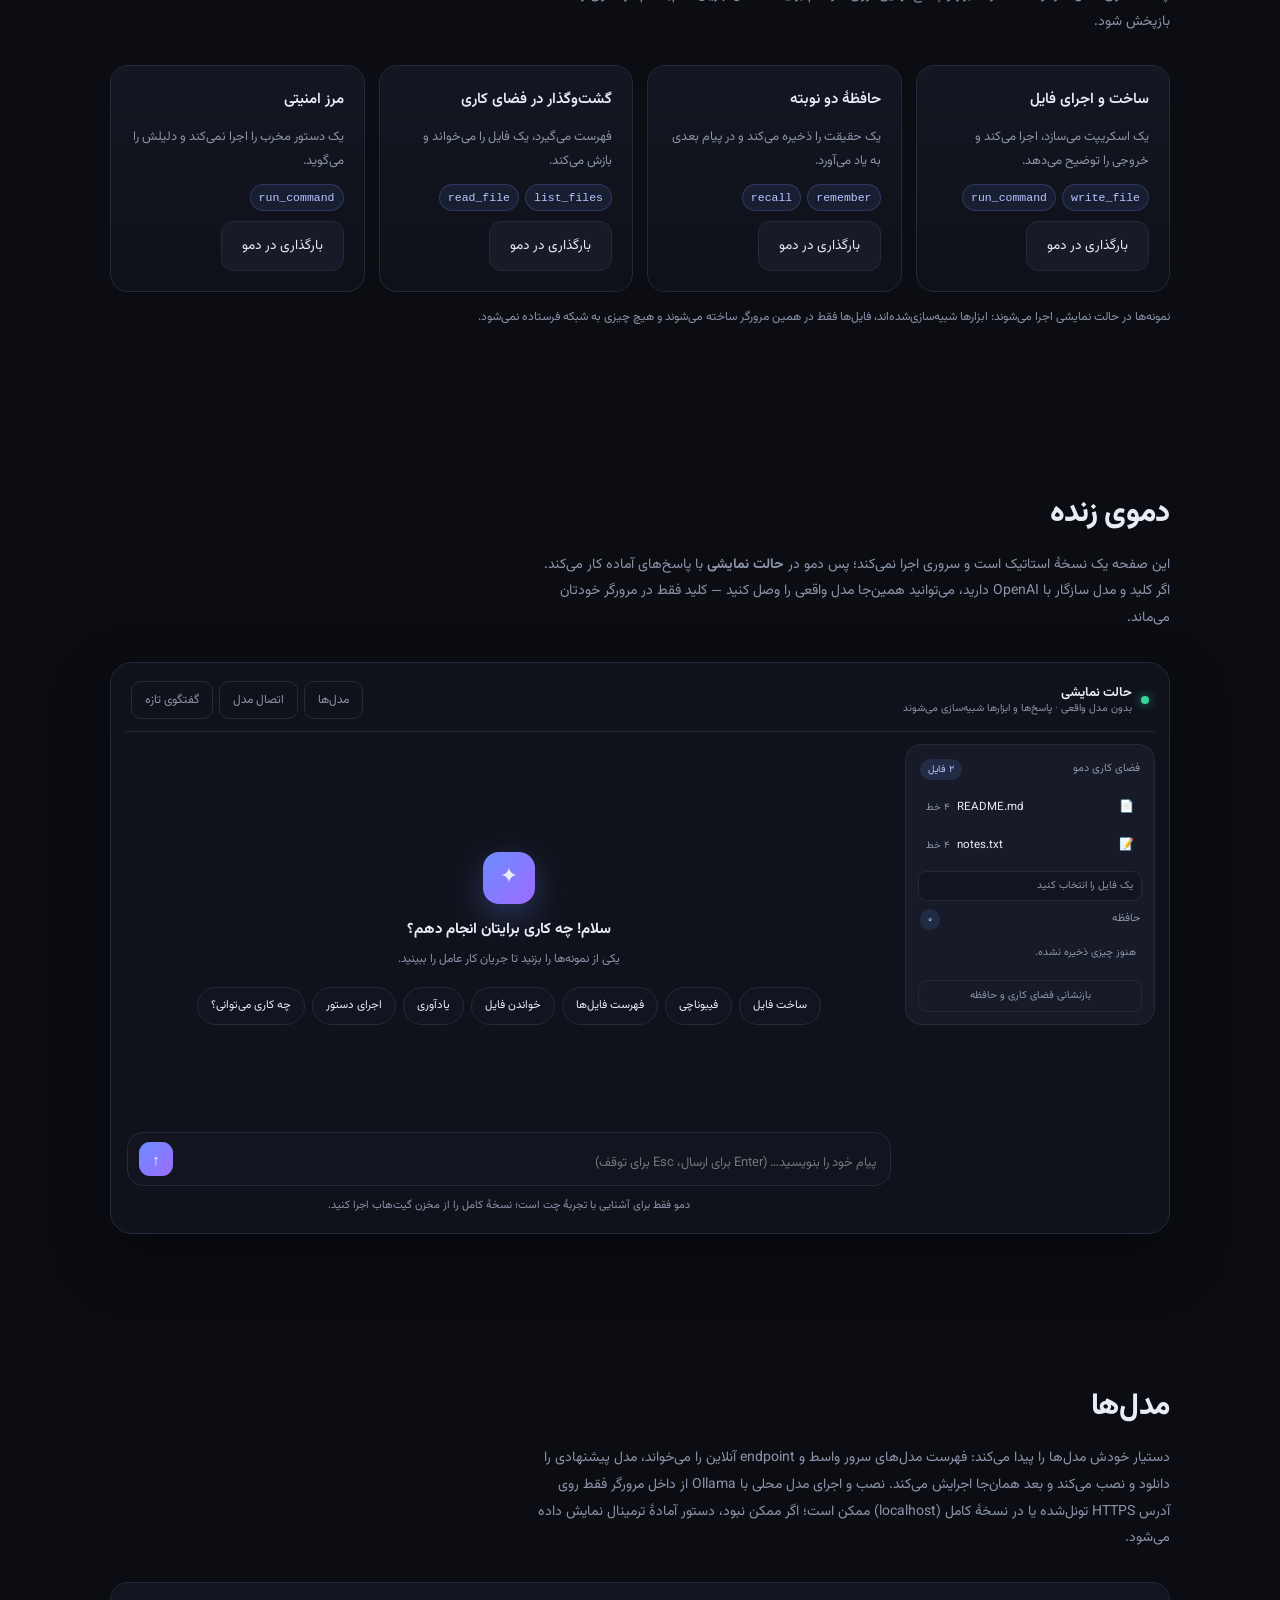
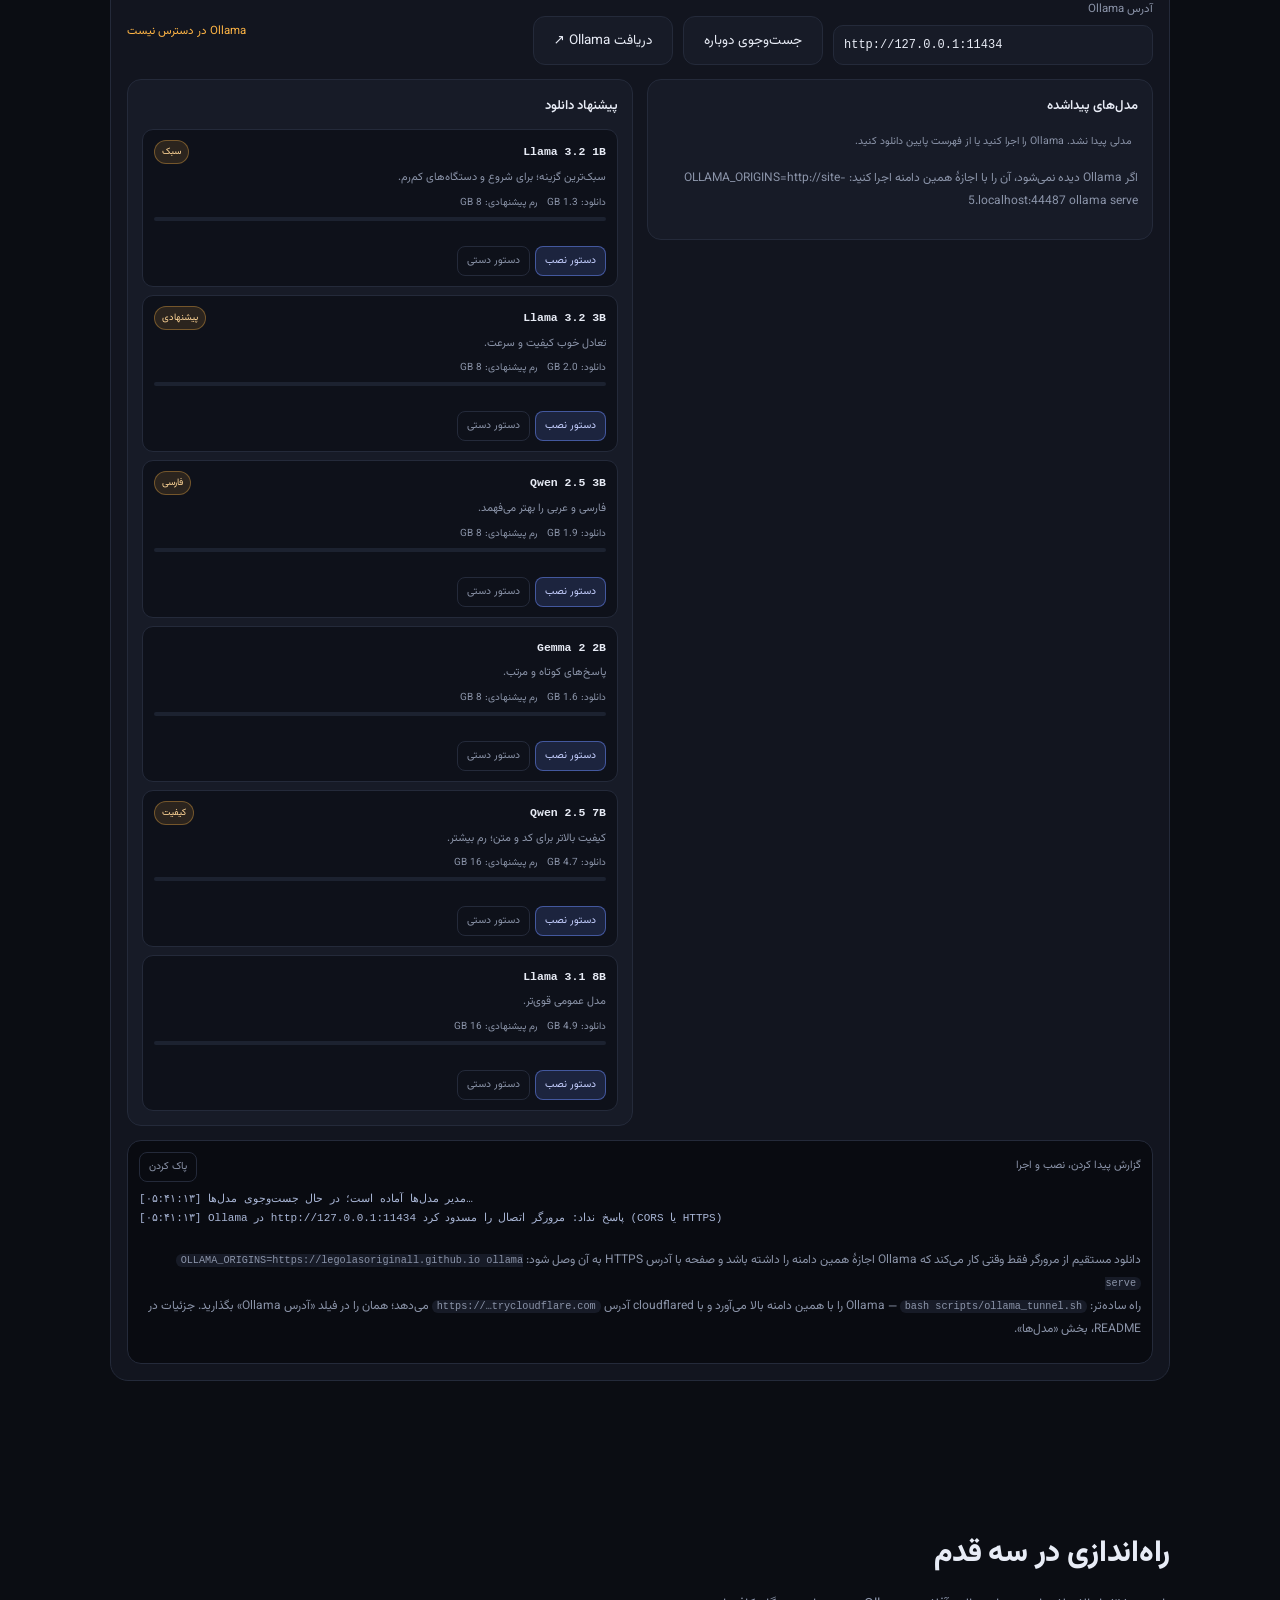
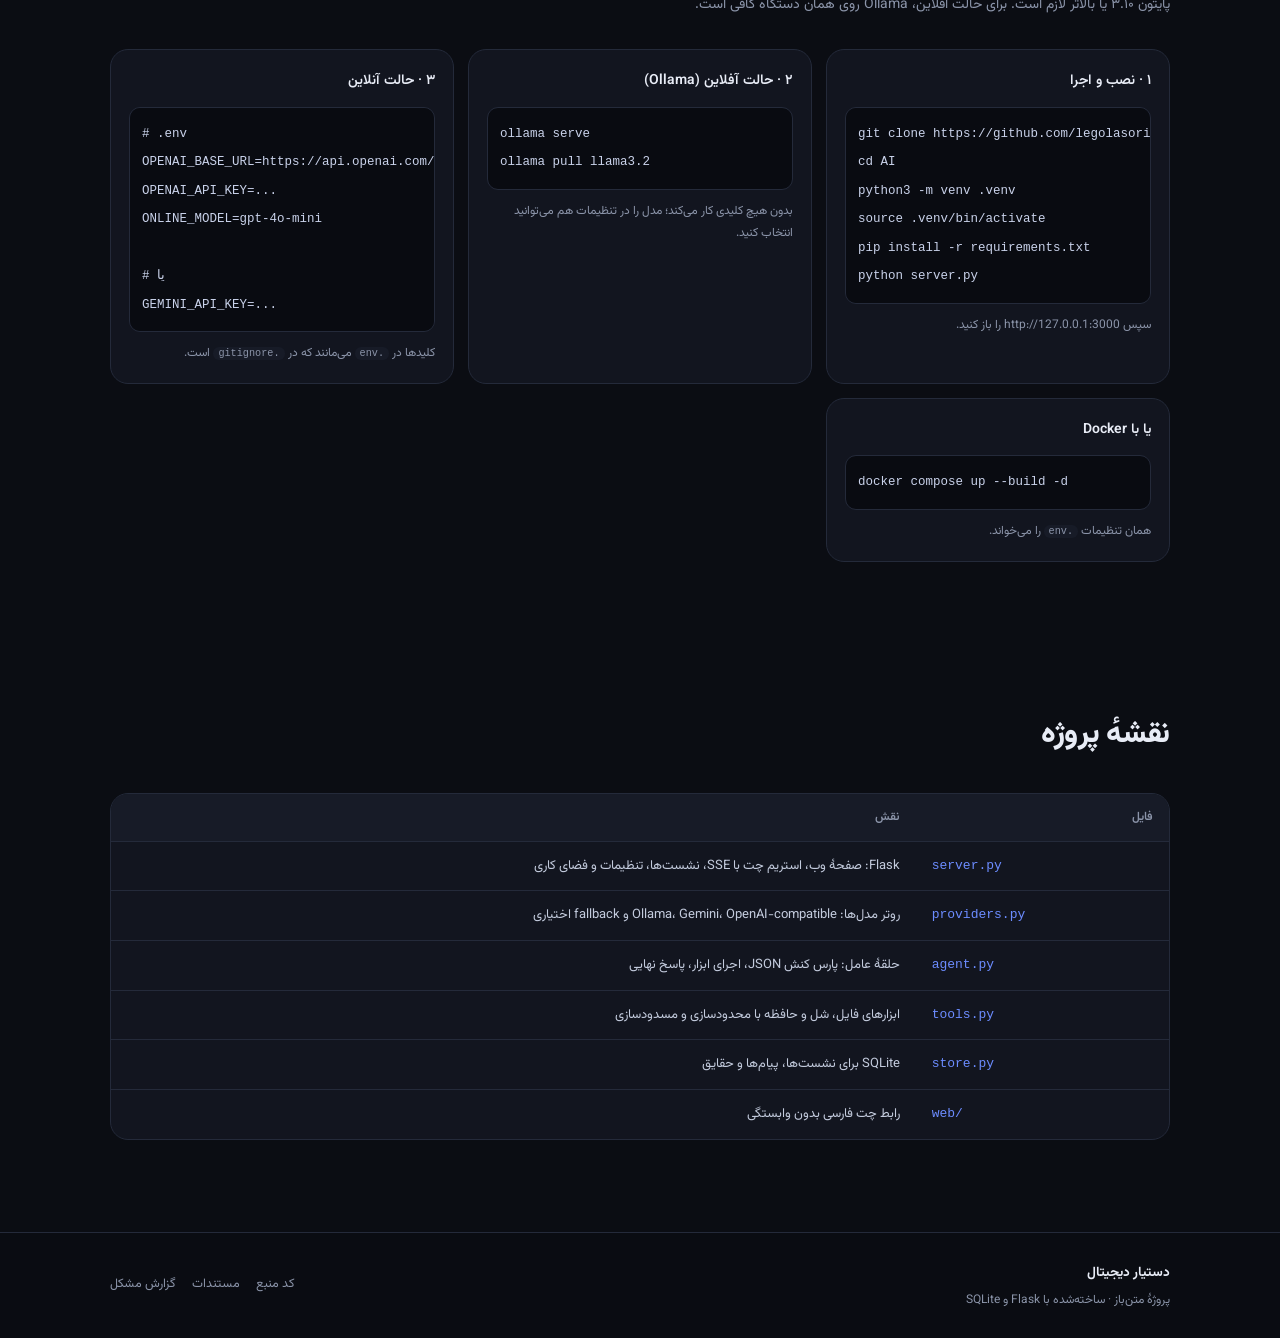
==== commit d701639f: "feat(demo): wire the connection-test button into the settings form" ====
--- a/docs/index.html
+++ b/docs/index.html
@@ -175,9 +175,11 @@
           </div>
           <div class="settings-actions">
             <button class="btn primary" type="submit">ذخیره و استفاده</button>
+            <button class="btn" type="button" id="testProxy">تست اتصال</button>
             <button class="btn" type="button" id="disconnect">قطع اتصال</button>
             <span class="small">سرور واسط را ترجیح دهید: کلید روی سرور می‌ماند. اتصال مستقیم فقط روی دستگاه خودتان امن است و اگر endpoint شما CORS را باز نکرده باشد کار نمی‌کند.</span>
           </div>
+          <p class="settings-status hidden" id="proxyStatus" role="status" aria-live="polite"></p>
         </form>
 
         <div class="chat-body">
@@ -362,6 +364,7 @@
   <script src="markdown.js"></script>
   <script src="agent.js"></script>
   <script src="models.js"></script>
+  <script src="connect-test.js"></script>
   <script src="examples.js"></script>
   <script src="app.js"></script>
 </body>
--- a/docs/style.css
+++ b/docs/style.css
@@ -347,6 +347,19 @@
 }
 .settings-actions .btn, .settings-actions .small { padding: 7px 13px; font-size: 12px; }
 .settings-actions .small { padding: 0; color: var(--muted); flex: 1; min-width: 180px; }
+.settings-status {
+  margin: 10px 0 0;
+  padding: 9px 11px;
+  border: 1px solid var(--border);
+  border-radius: 10px;
+  background: var(--panel);
+  font-size: 12px;
+  line-height: 1.9;
+  white-space: pre-line;
+}
+.settings-status[data-tone="ok"] { border-color: rgba(55, 211, 153, .45); color: var(--ok); background: rgba(55, 211, 153, .07); }
+.settings-status[data-tone="warn"] { border-color: rgba(255, 181, 69, .45); color: var(--warn); background: rgba(255, 181, 69, .07); }
+.settings-status[data-tone="err"] { border-color: rgba(255, 107, 129, .45); color: var(--danger); background: rgba(255, 107, 129, .07); }
 
 .messages {
   height: 380px;
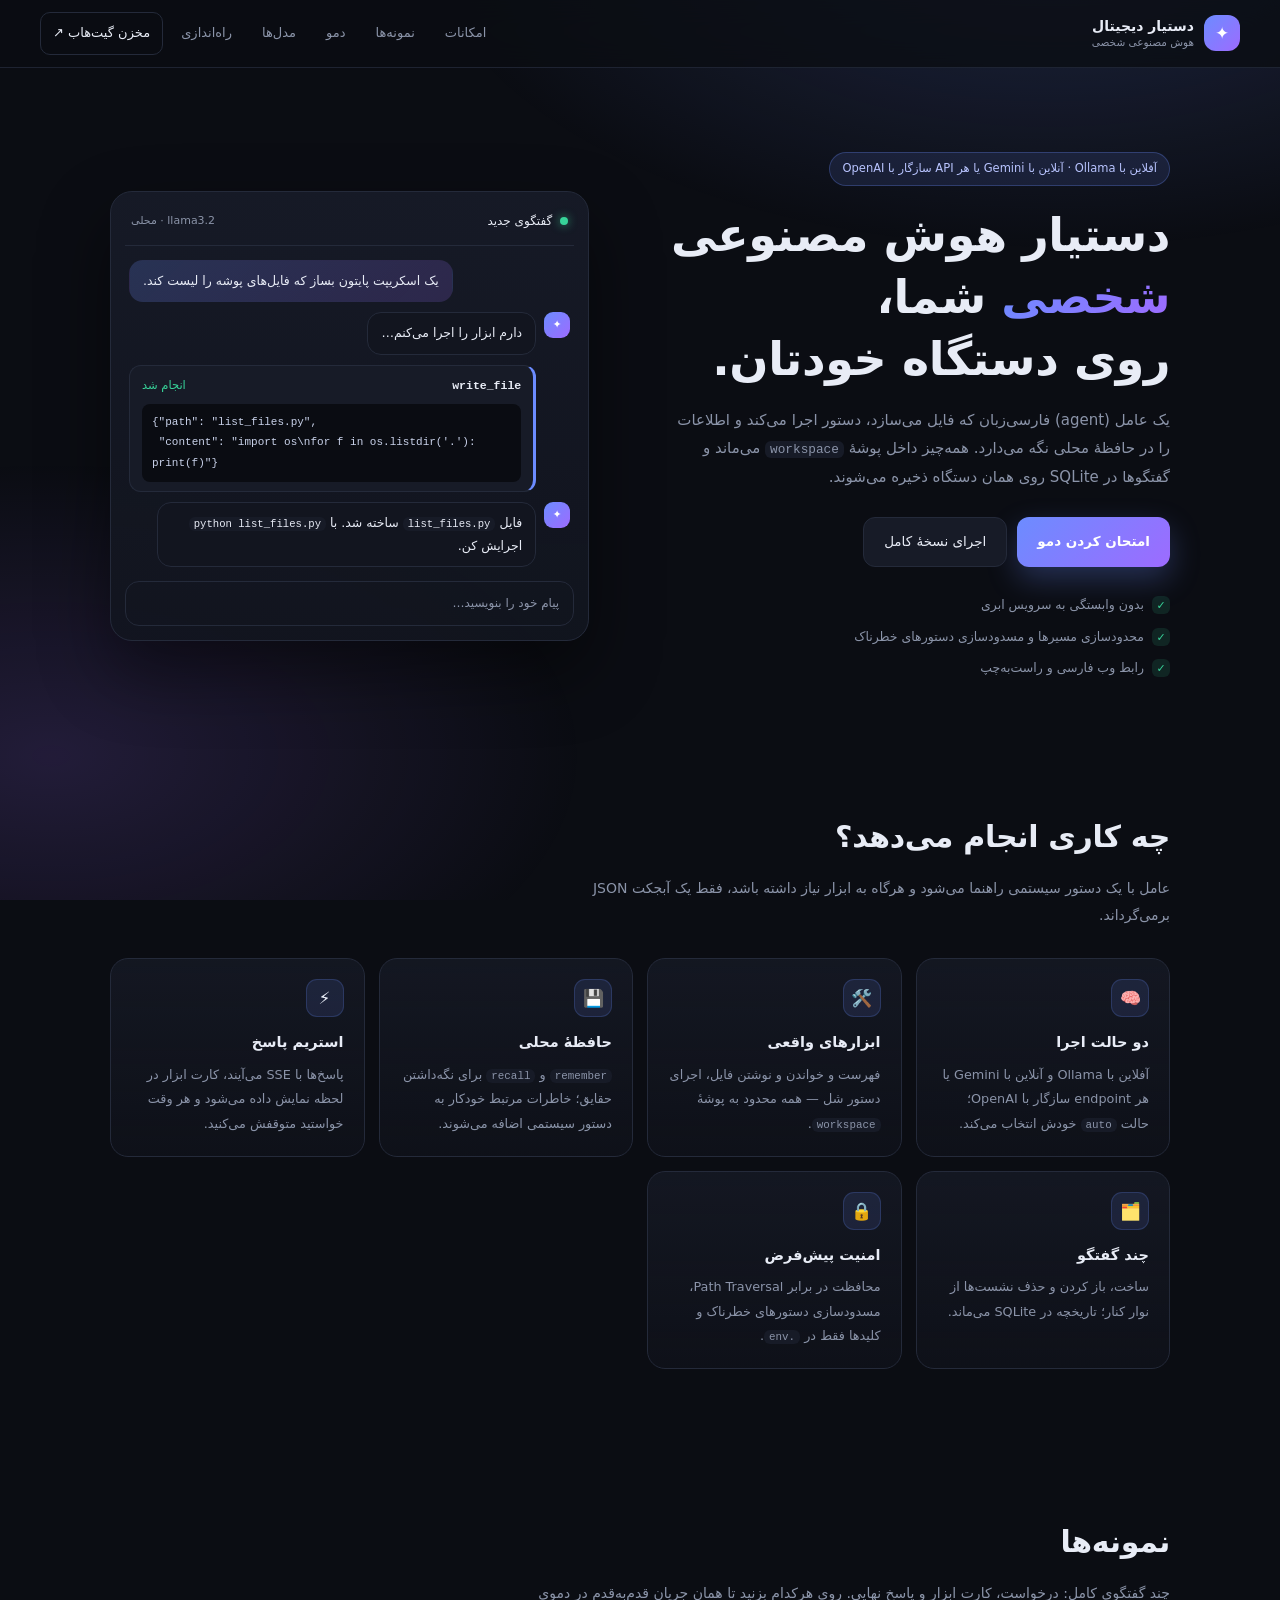
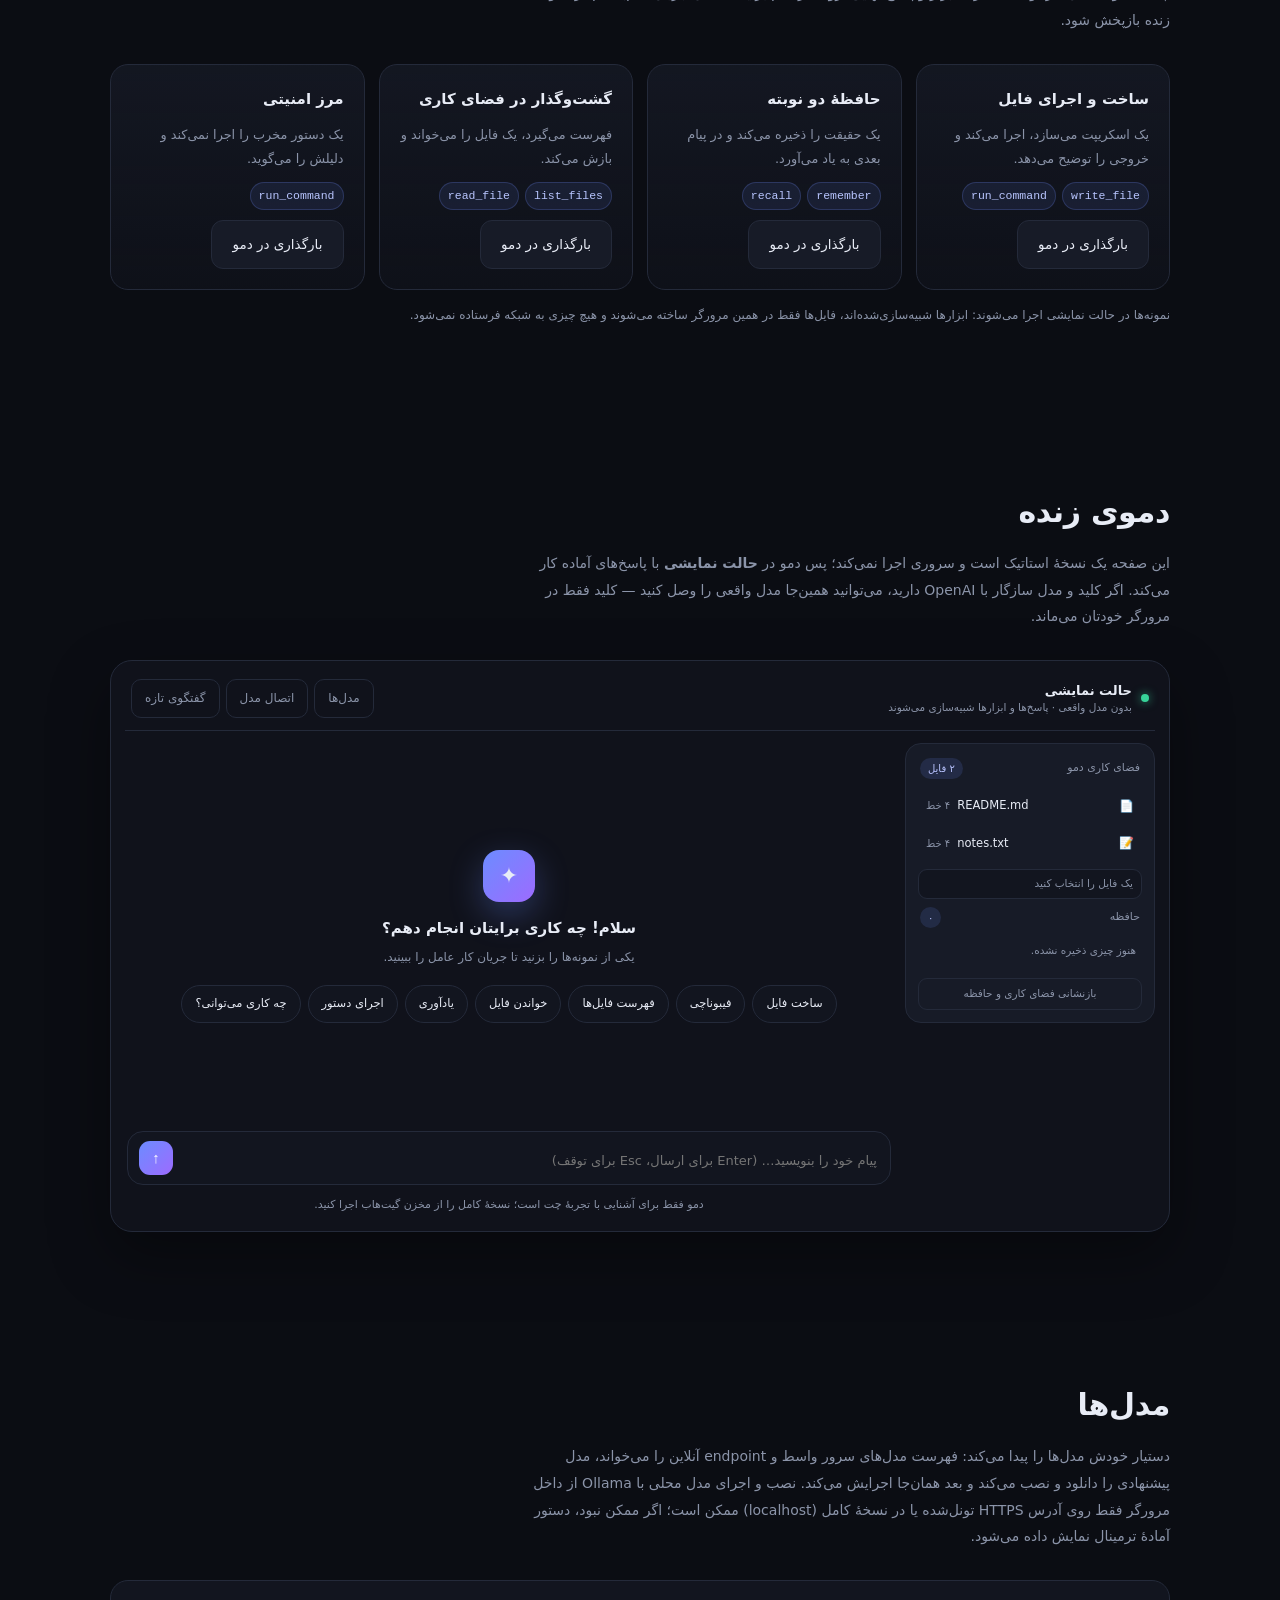
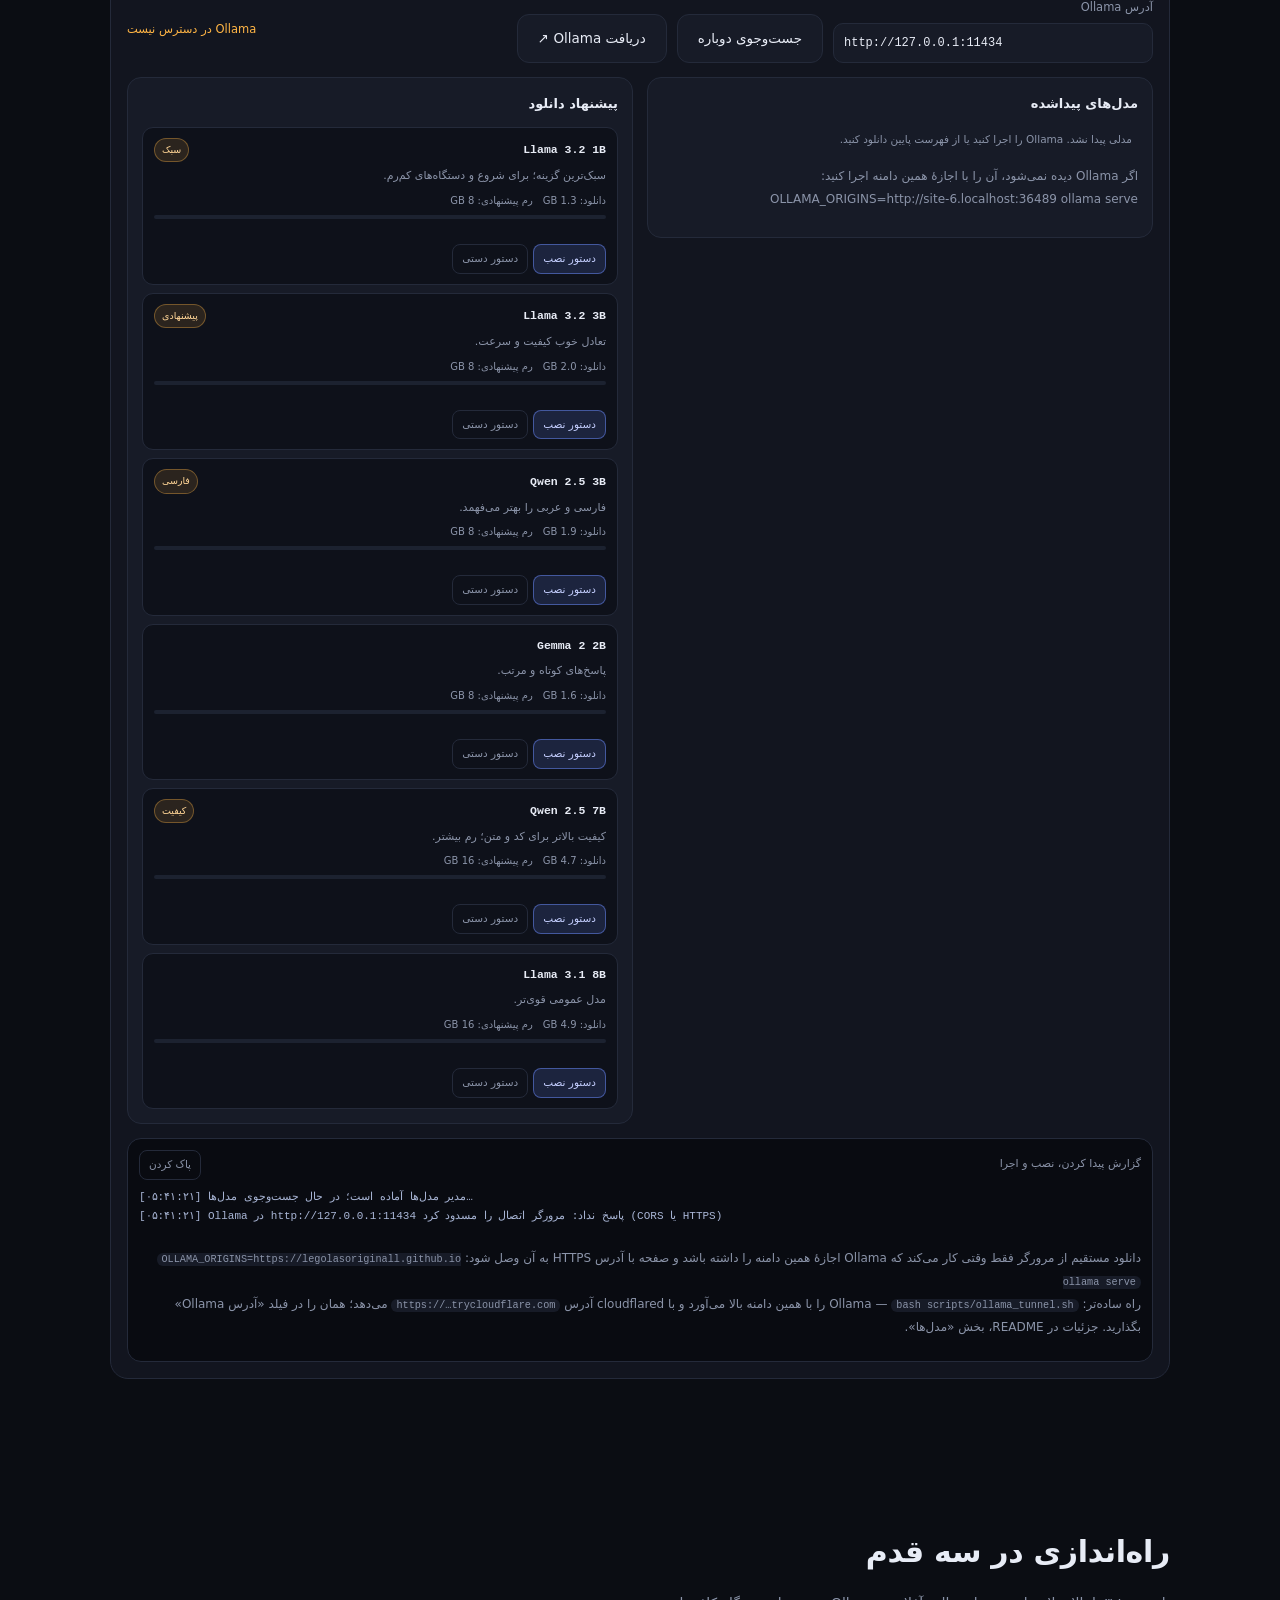
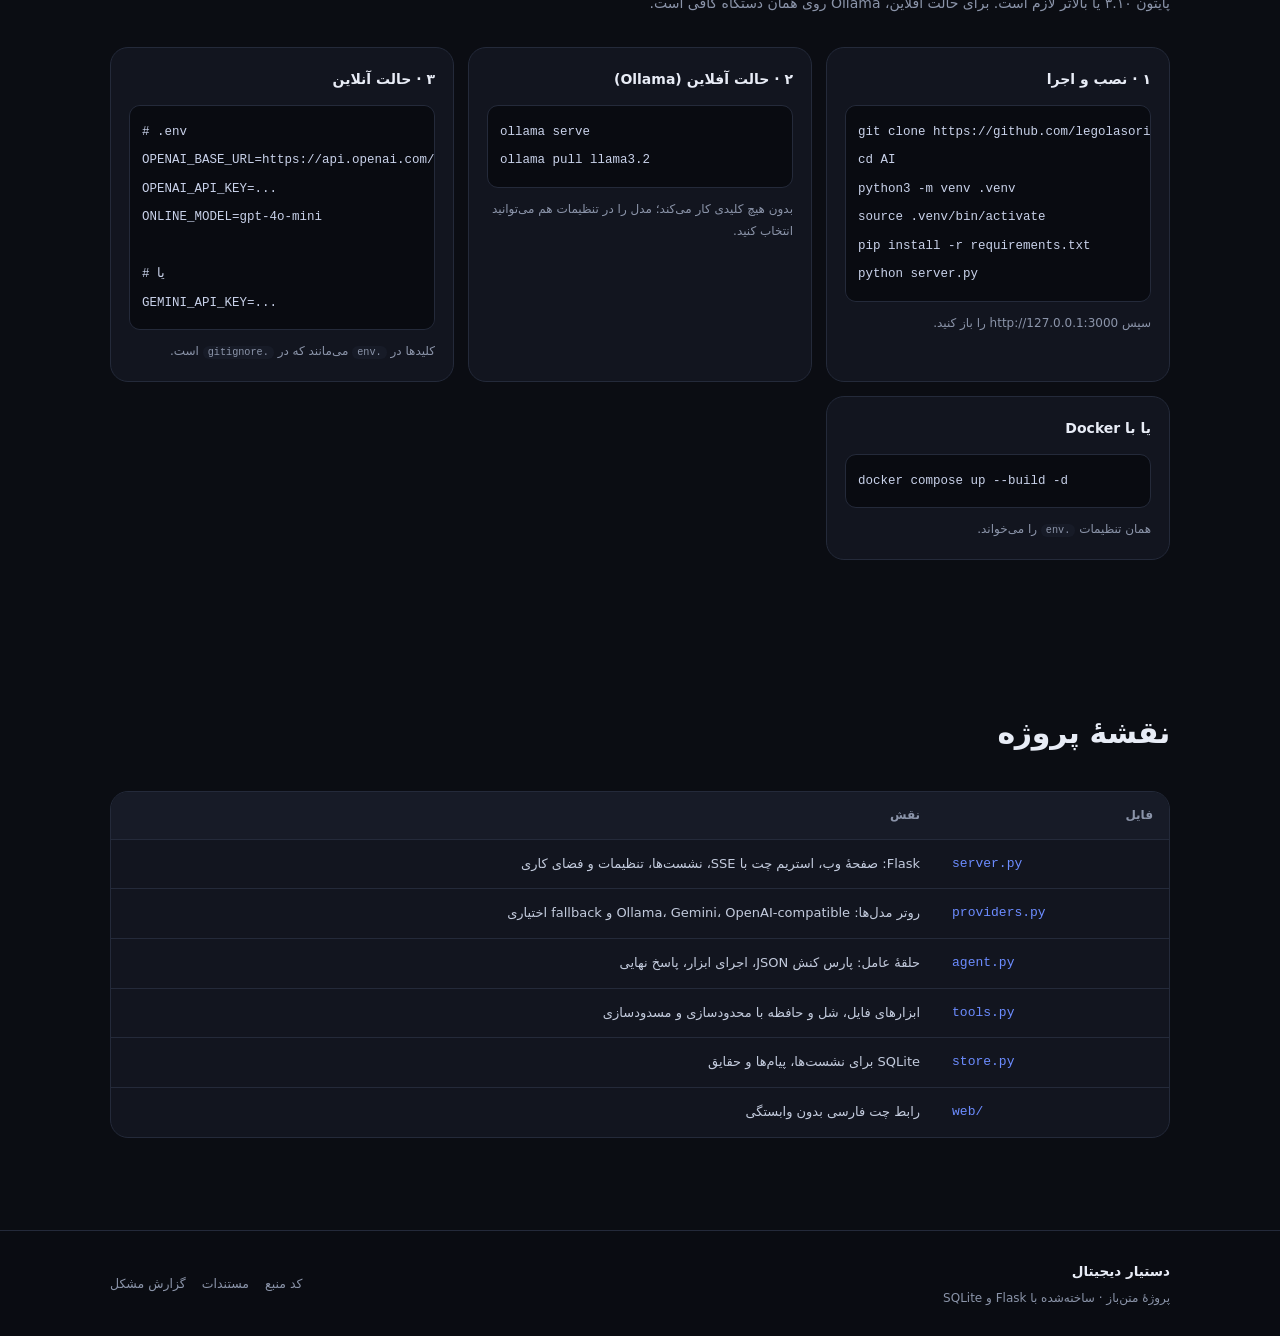
==== commit 568fb715: "perf(demo): self-host the Persian Vazirmatn subset and lazy-load models.js" ====
--- a/docs/index.html
+++ b/docs/index.html
@@ -12,9 +12,7 @@
   <meta property="og:url" content="https://legolasoriginall.github.io/AI/" />
   <meta name="twitter:card" content="summary_large_image" />
   <link rel="icon" href="data:image/svg+xml,%3Csvg xmlns='http://www.w3.org/2000/svg' viewBox='0 0 100 100'%3E%3Crect width='100' height='100' rx='24' fill='%236c8cff'/%3E%3Ctext x='50' y='68' font-size='52' text-anchor='middle' fill='white'%3E%E2%9C%A6%3C/text%3E%3C/svg%3E" />
-  <link rel="preconnect" href="https://fonts.googleapis.com" />
-  <link rel="preconnect" href="https://fonts.gstatic.com" crossorigin />
-  <link href="https://fonts.googleapis.com/css2?family=Vazirmatn:wght@300;400;600;800&display=swap" rel="stylesheet" />
+  <link rel="preload" href="fonts/vazirmatn-arabic.woff2" as="font" type="font/woff2" crossorigin />
   <link rel="stylesheet" href="style.css" />
 </head>
 <body id="top">
@@ -363,7 +361,6 @@
   <script src="data.js"></script>
   <script src="markdown.js"></script>
   <script src="agent.js"></script>
-  <script src="models.js"></script>
   <script src="connect-test.js"></script>
   <script src="examples.js"></script>
   <script src="app.js"></script>
--- a/docs/style.css
+++ b/docs/style.css
@@ -14,6 +14,16 @@
   --max: 1140px;
 }
 
+/* فونت فارسی به‌صورت محلی (زیرمجموعهٔ عربی/فارسی)، بدون درخواست به Google Fonts */
+@font-face {
+  font-family: "Vazirmatn";
+  src: url("fonts/vazirmatn-arabic.woff2") format("woff2");
+  font-weight: 100 900;
+  font-style: normal;
+  font-display: swap;
+  unicode-range: U+0600-06FF, U+0750-077F, U+08A0-08FF, U+200C-200E, U+2010-2011, U+FB50-FDFF, U+FE70-FEFF;
+}
+
 * { box-sizing: border-box; }
 
 html { scroll-behavior: smooth; }
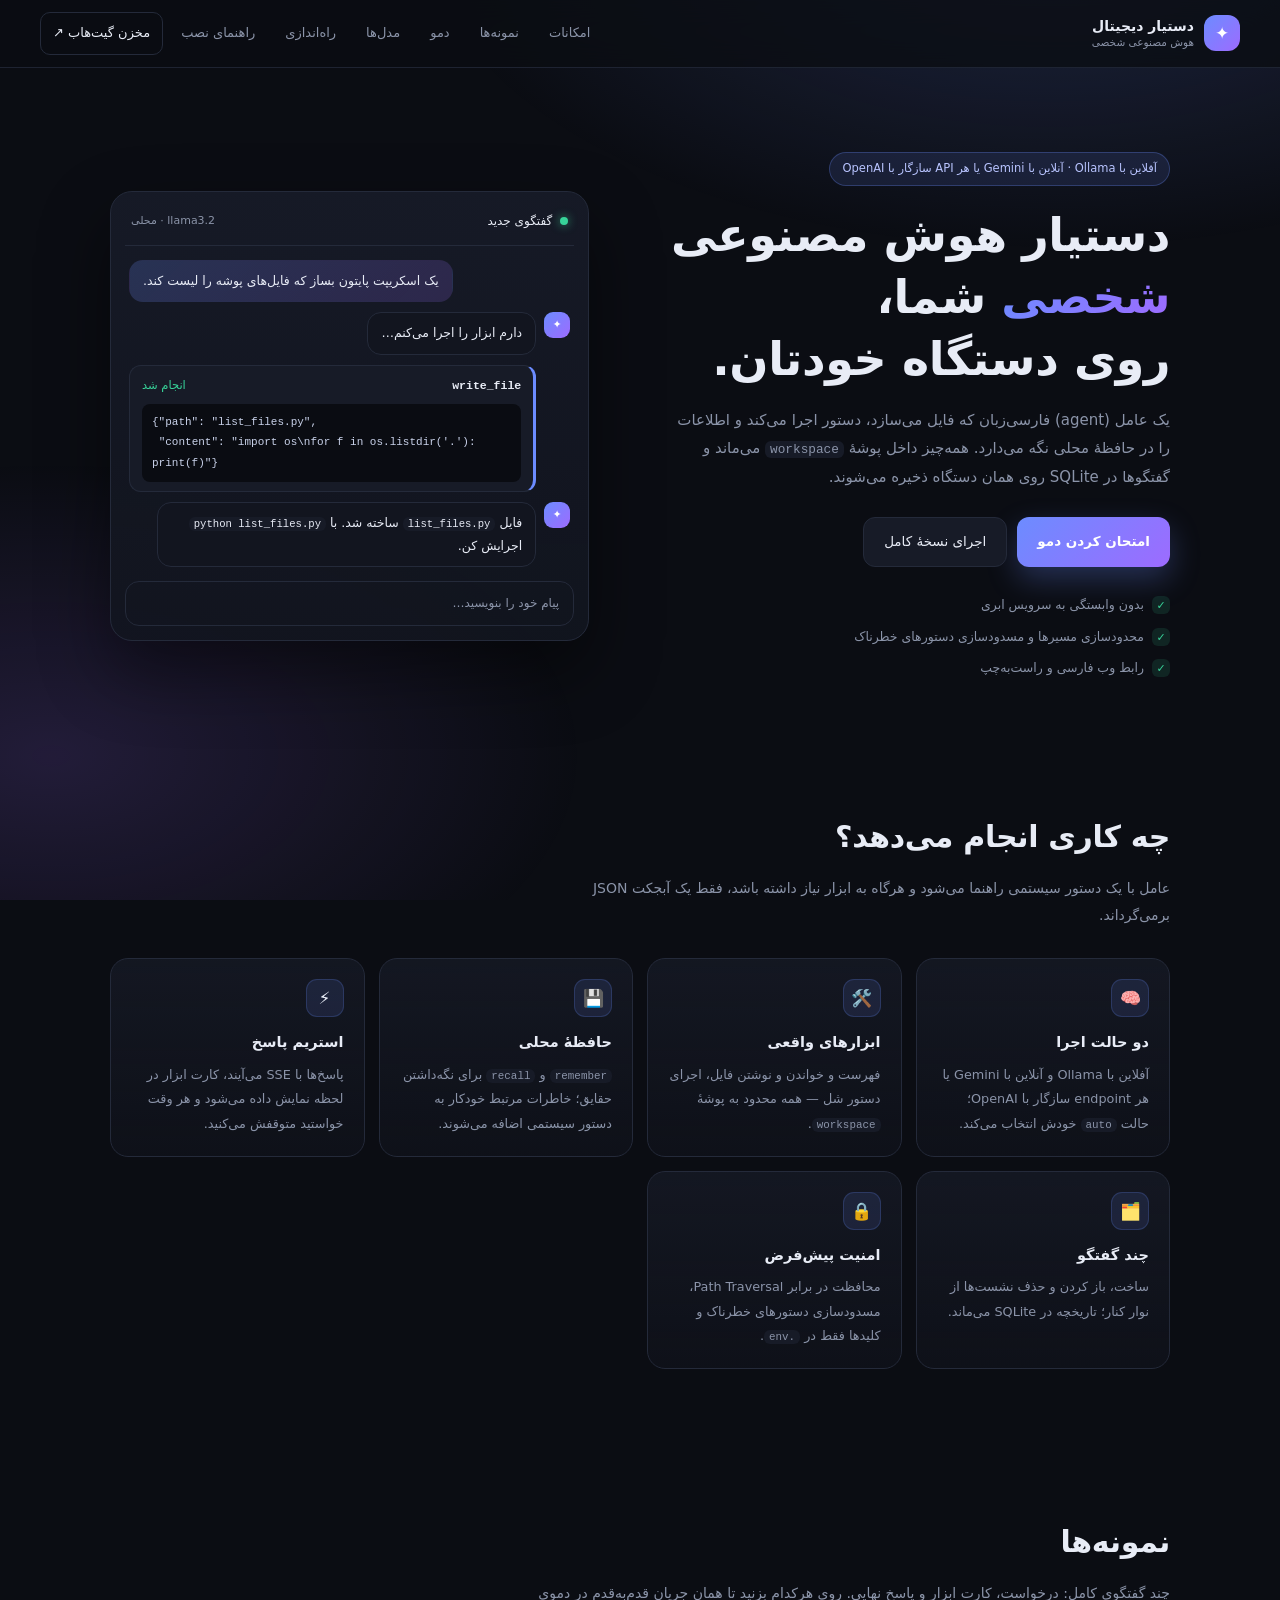
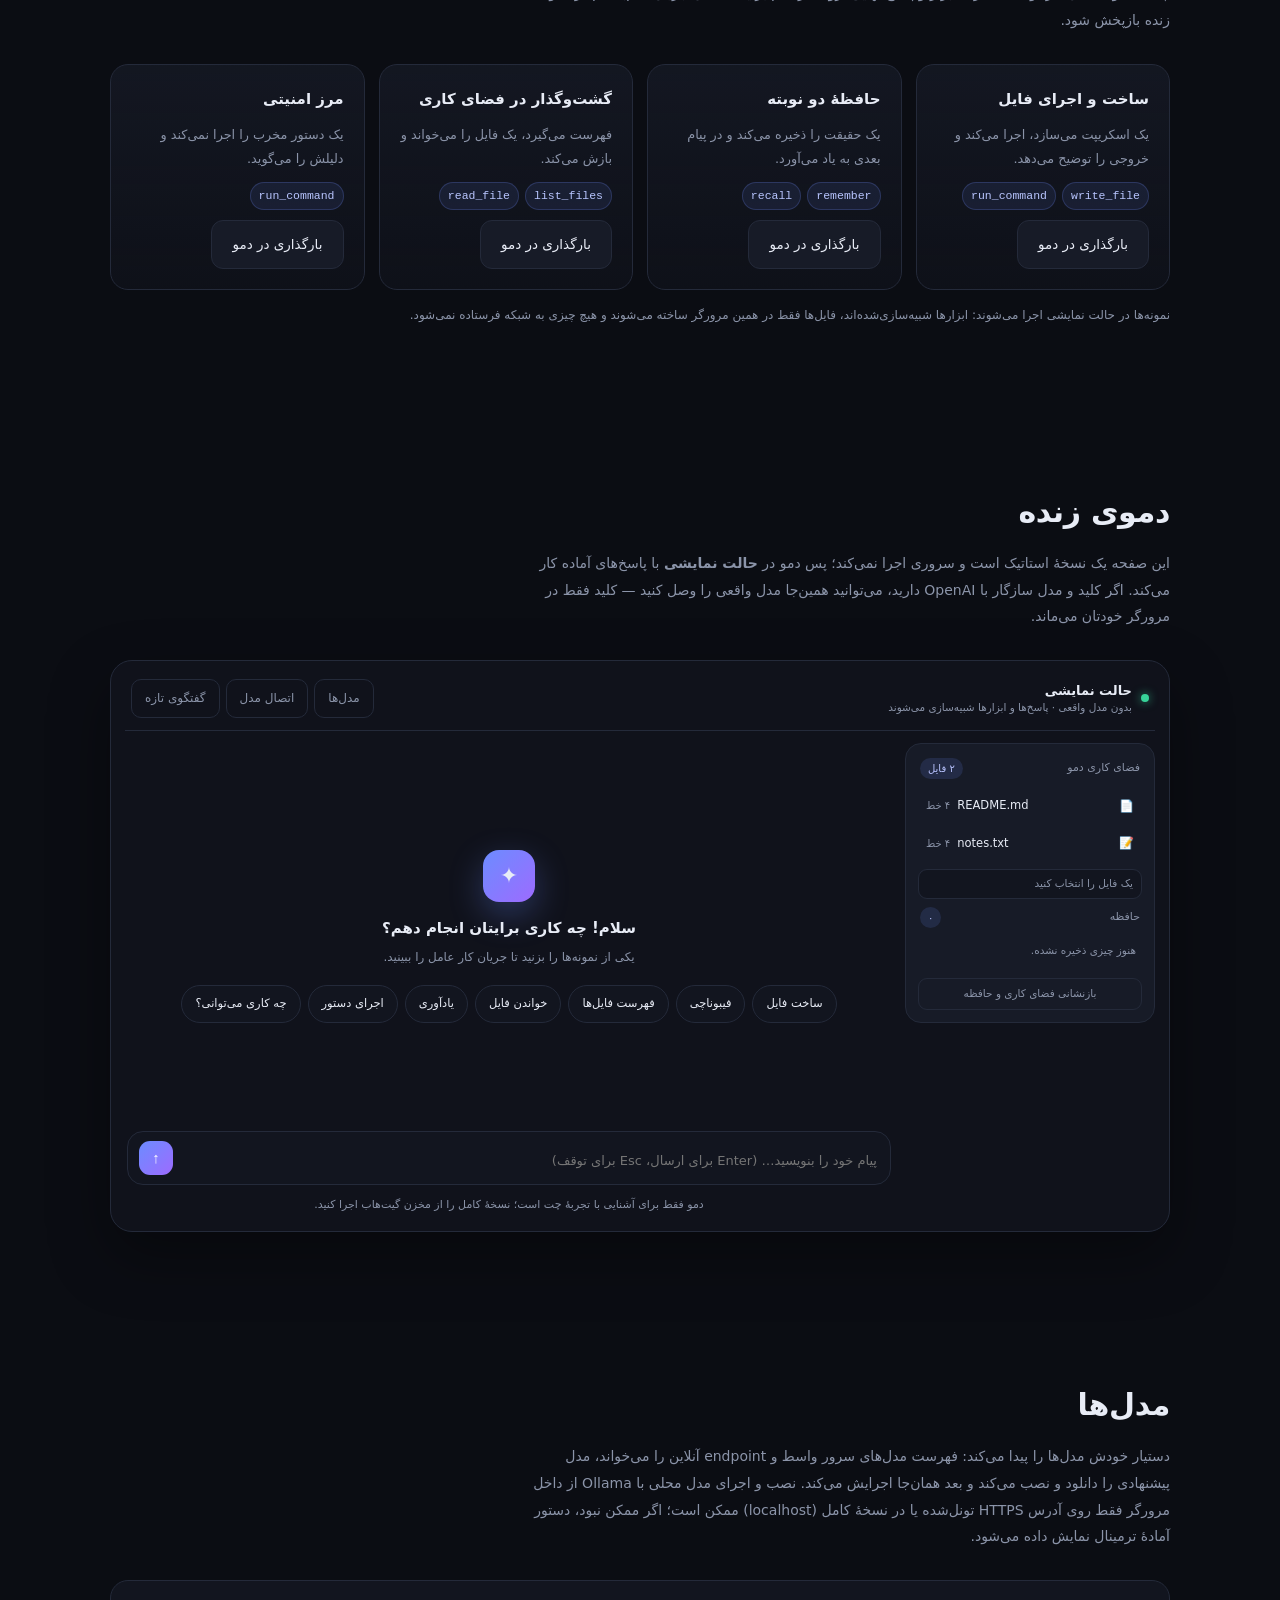
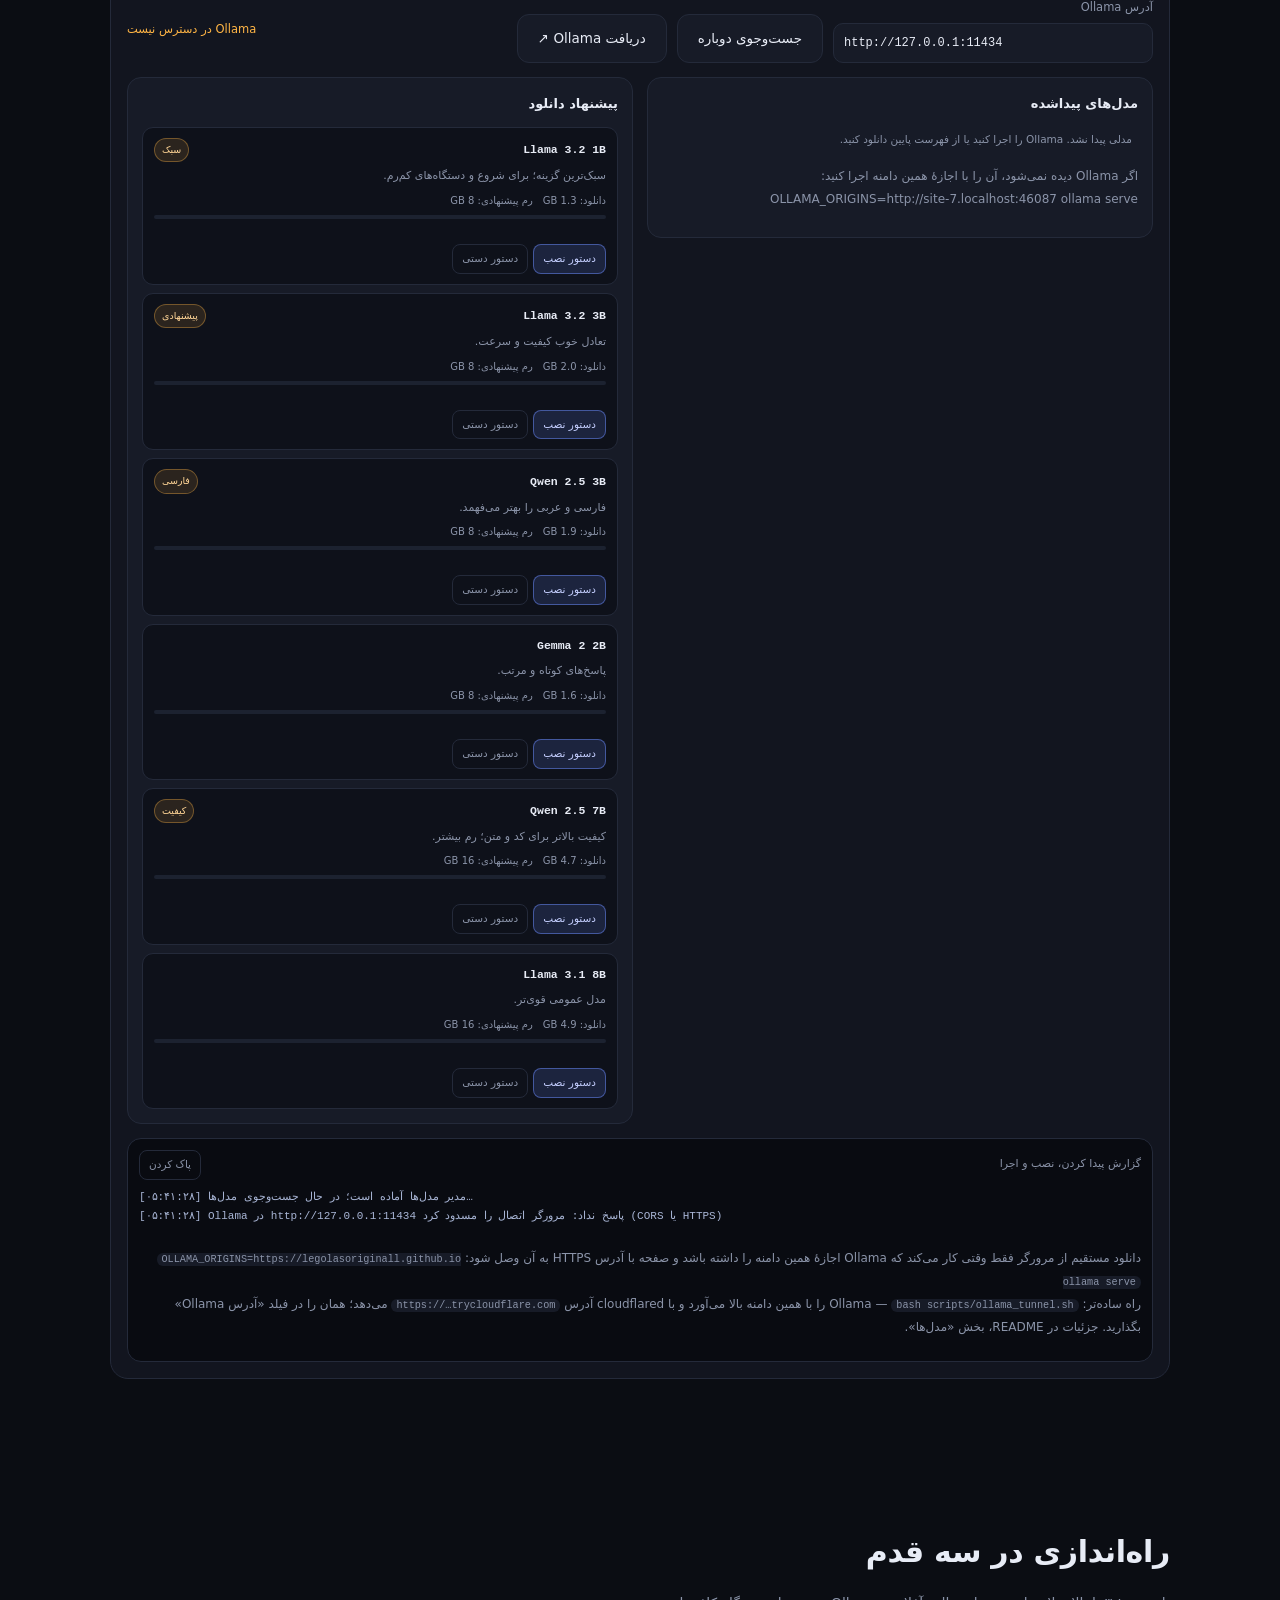
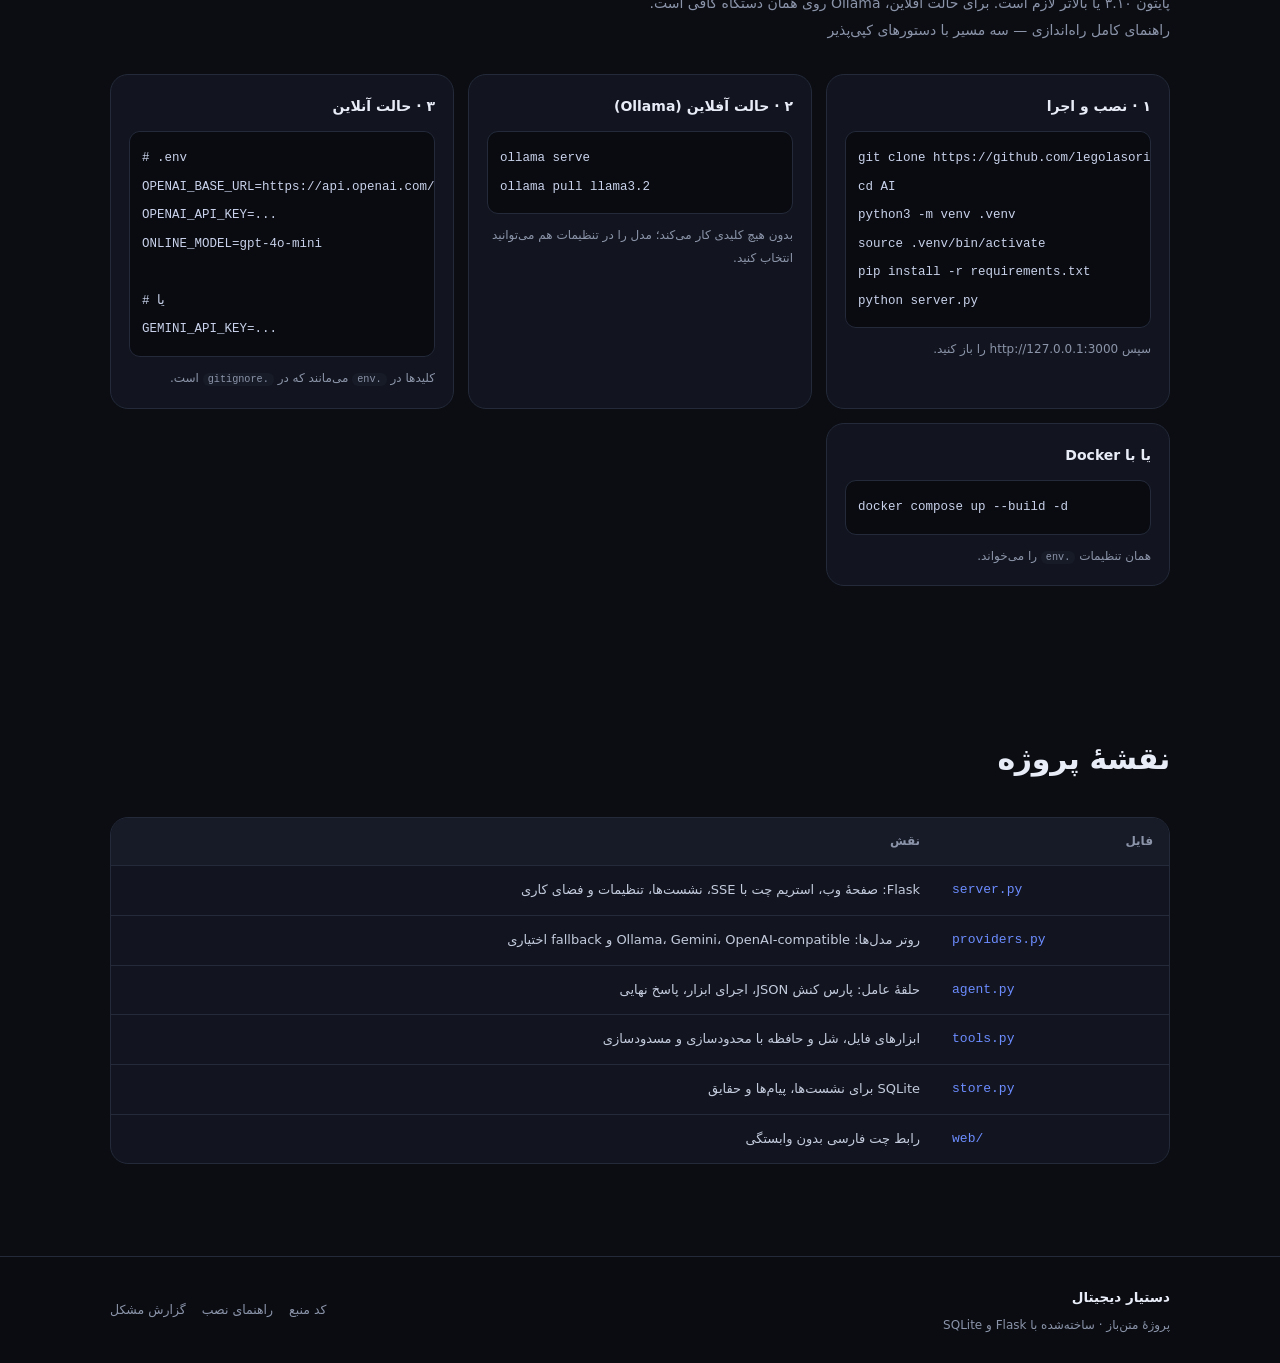
==== commit 89084ebf: "feat(demo): link the setup page from the nav, footer and start section" ====
--- a/docs/index.html
+++ b/docs/index.html
@@ -29,6 +29,7 @@
       <a href="#demo">دمو</a>
       <a href="#models">مدل‌ها</a>
       <a href="#start">راه‌اندازی</a>
+      <a href="setup.html">راهنمای نصب</a>
       <a class="gh" href="https://github.com/legolasoriginall/AI" target="_blank" rel="noopener">مخزن گیت‌هاب ↗</a>
     </nav>
   </header>
@@ -287,6 +288,7 @@
       <div class="section-head">
         <h2>راه‌اندازی در سه قدم</h2>
         <p>پایتون ۳.۱۰ یا بالاتر لازم است. برای حالت آفلاین، Ollama روی همان دستگاه کافی است.</p>
+        <p class="muted small"><a href="setup.html">راهنمای کامل راه‌اندازی — سه مسیر با دستورهای کپی‌پذیر</a></p>
       </div>
       <div class="start-grid">
         <div class="start-card">
@@ -352,7 +354,7 @@
       </div>
       <div class="footer-links">
         <a href="https://github.com/legolasoriginall/AI" target="_blank" rel="noopener">کد منبع</a>
-        <a href="https://github.com/legolasoriginall/AI#readme" target="_blank" rel="noopener">مستندات</a>
+        <a href="setup.html">راهنمای نصب</a>
         <a href="https://github.com/legolasoriginall/AI/issues" target="_blank" rel="noopener">گزارش مشکل</a>
       </div>
     </div>
